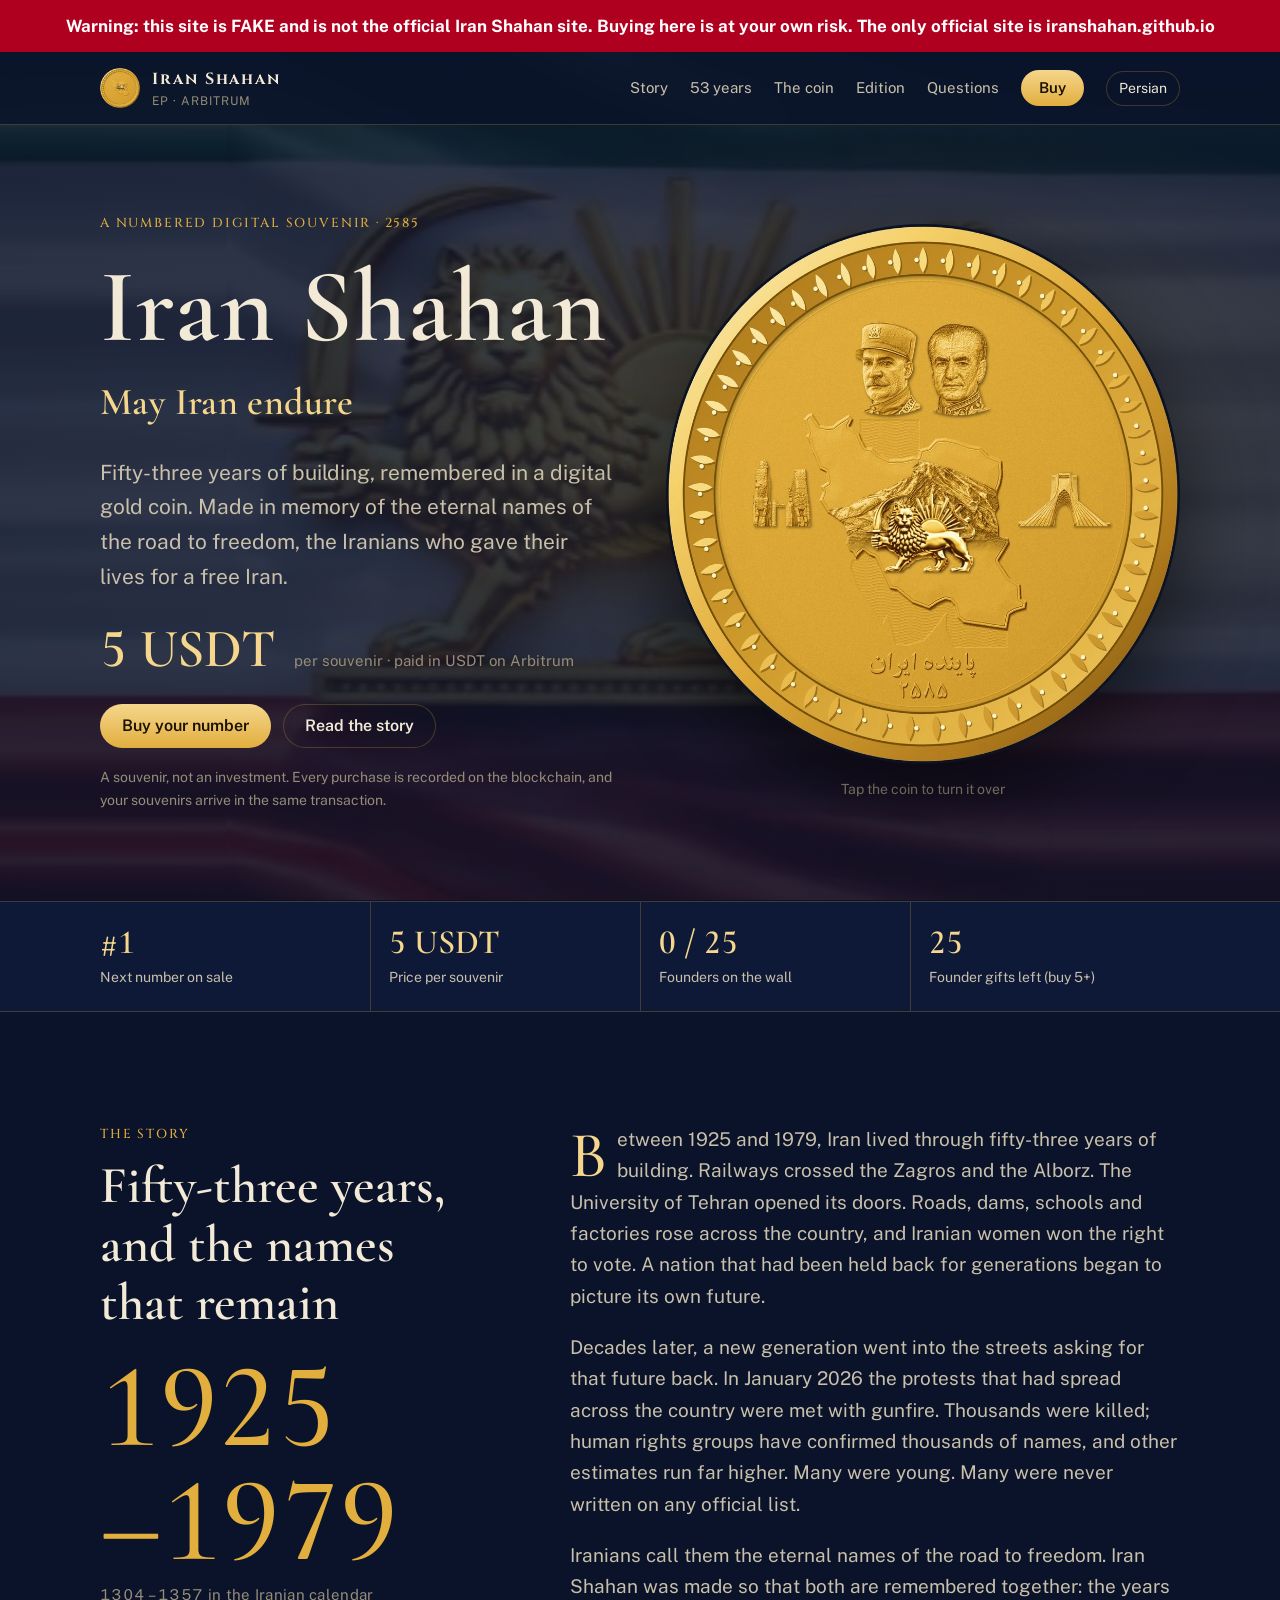
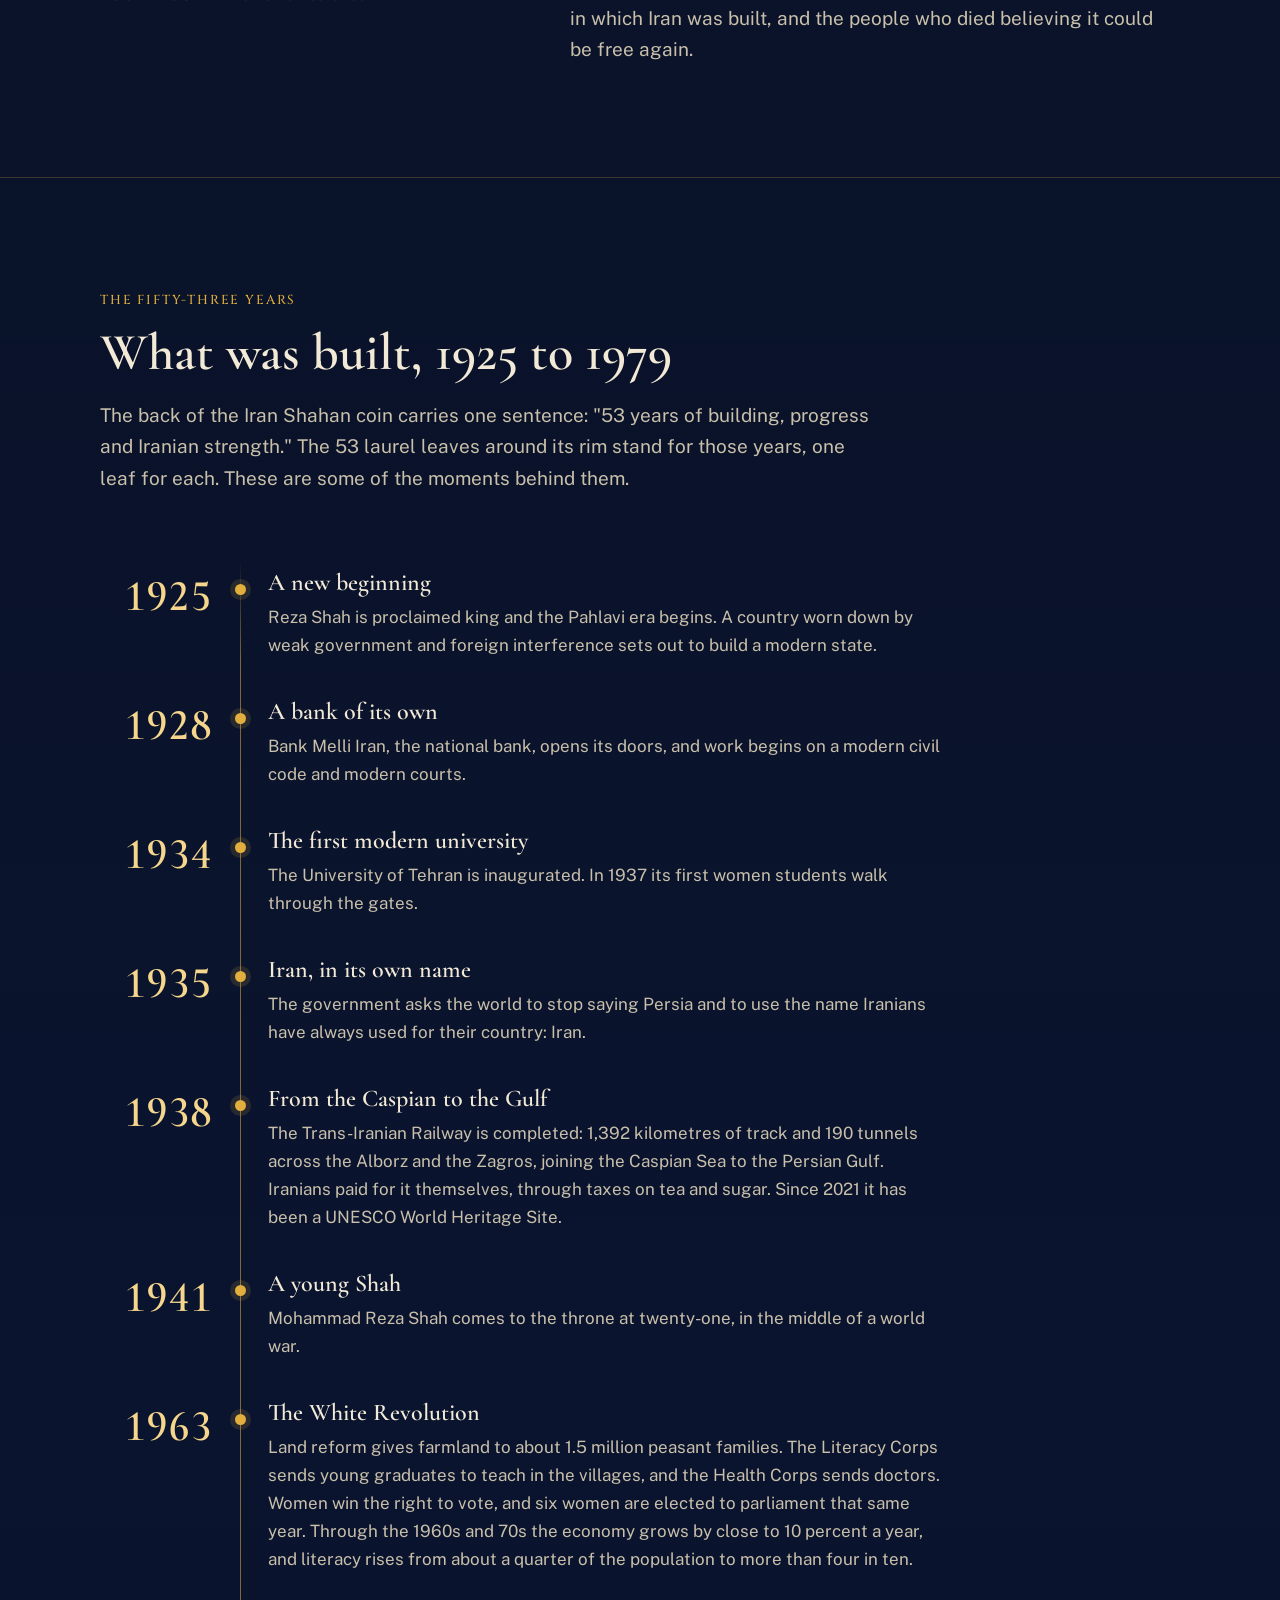
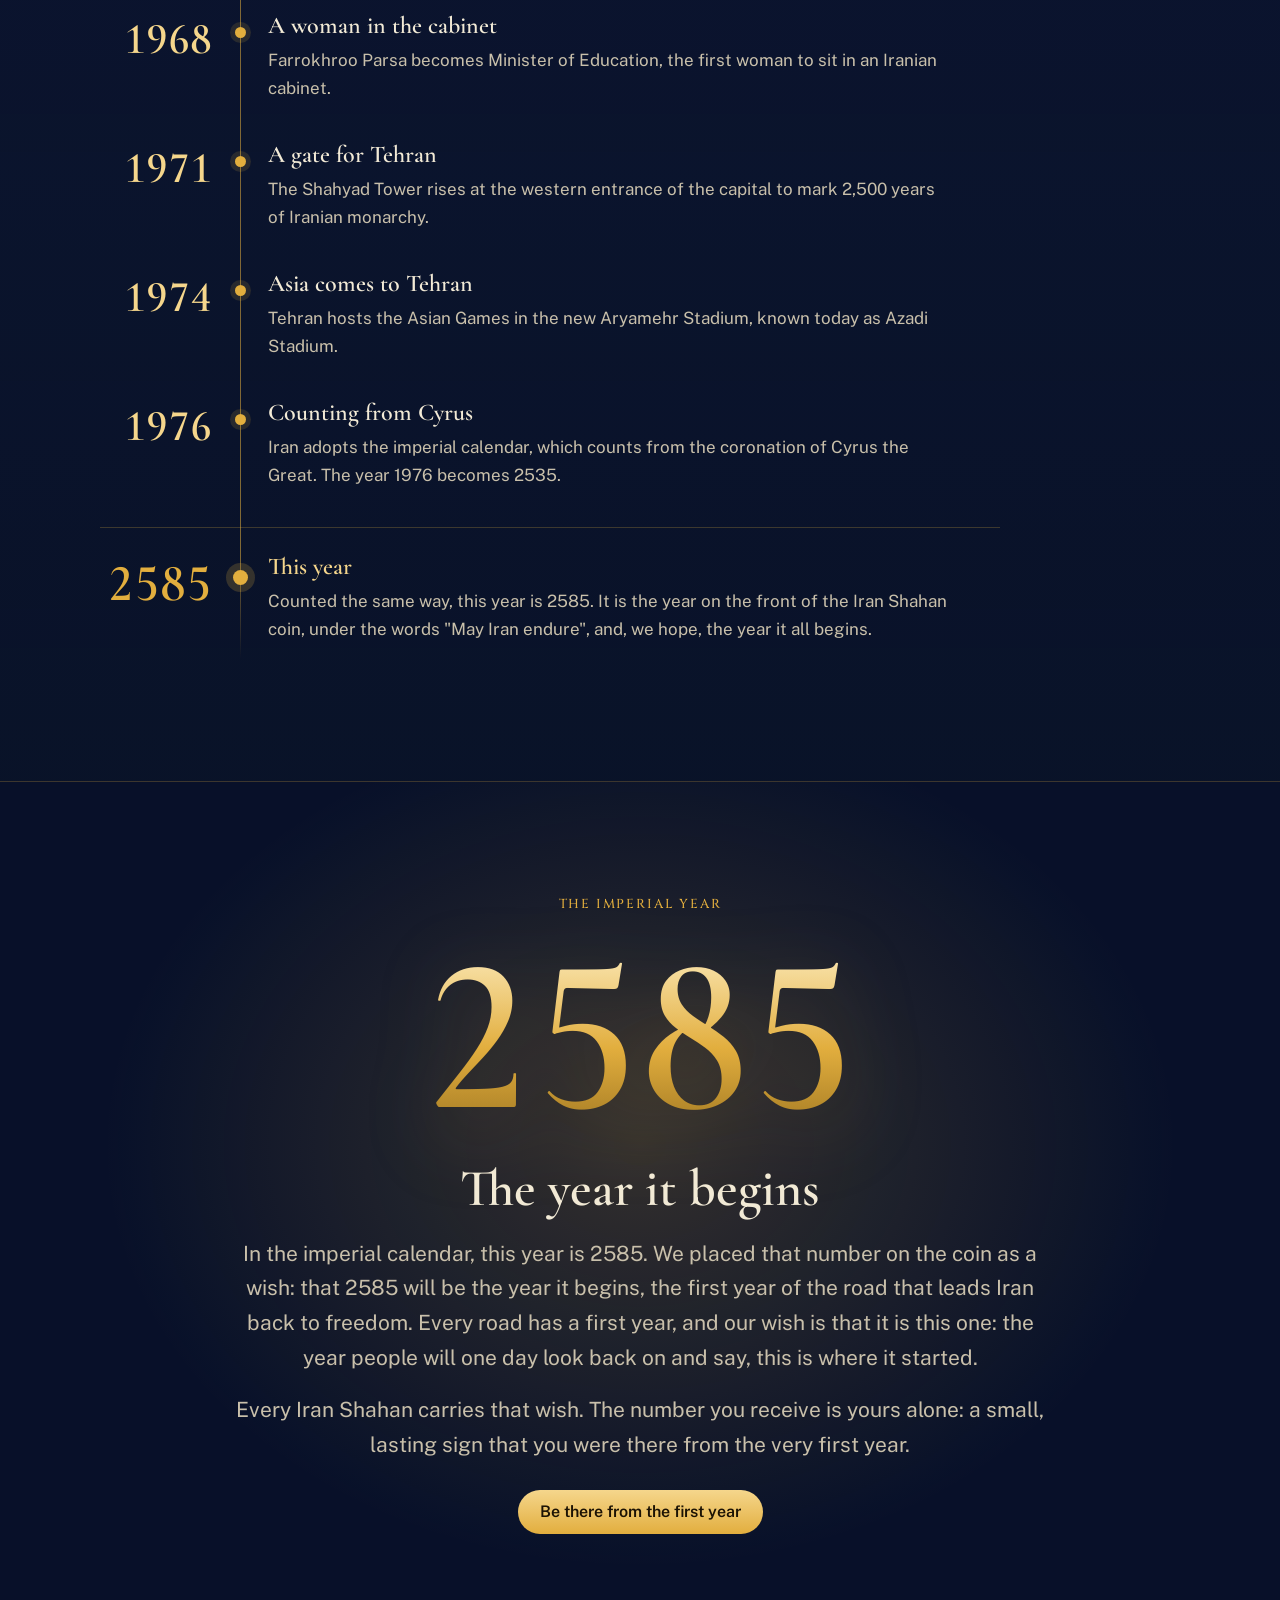
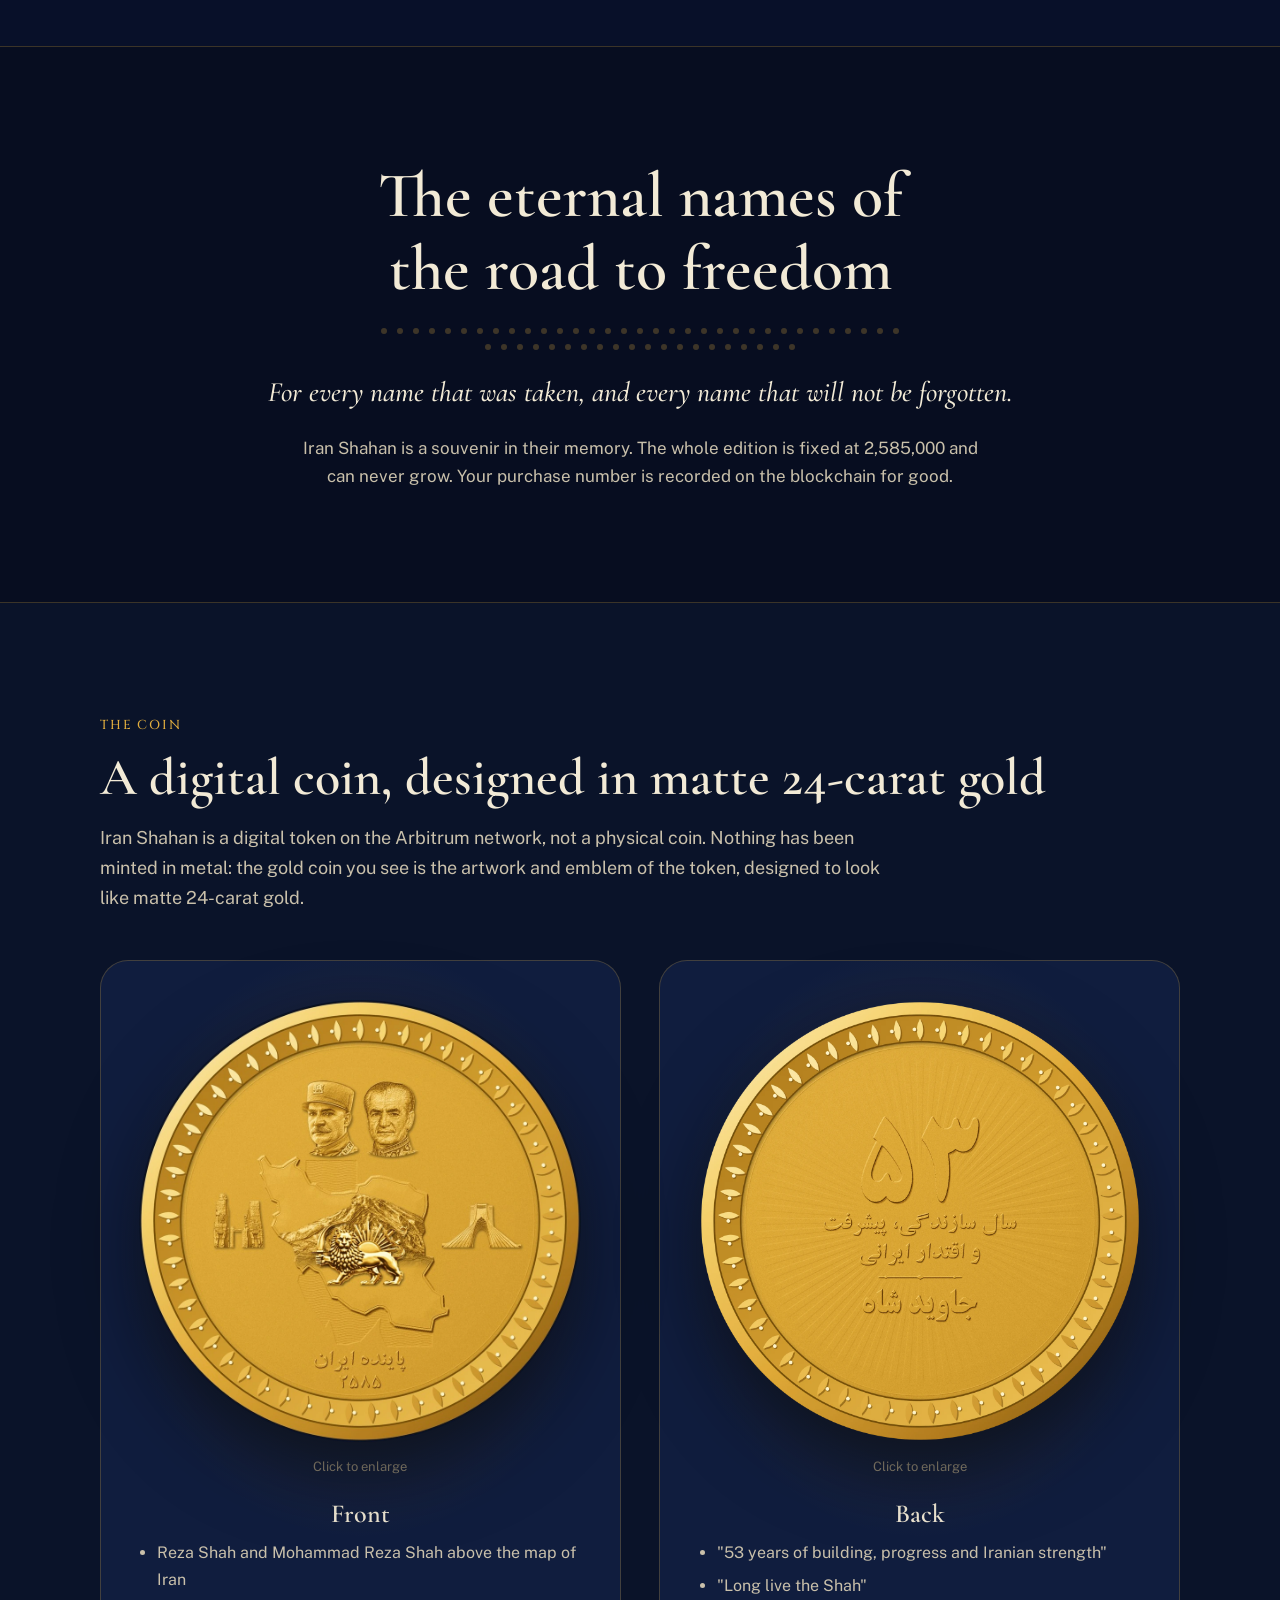
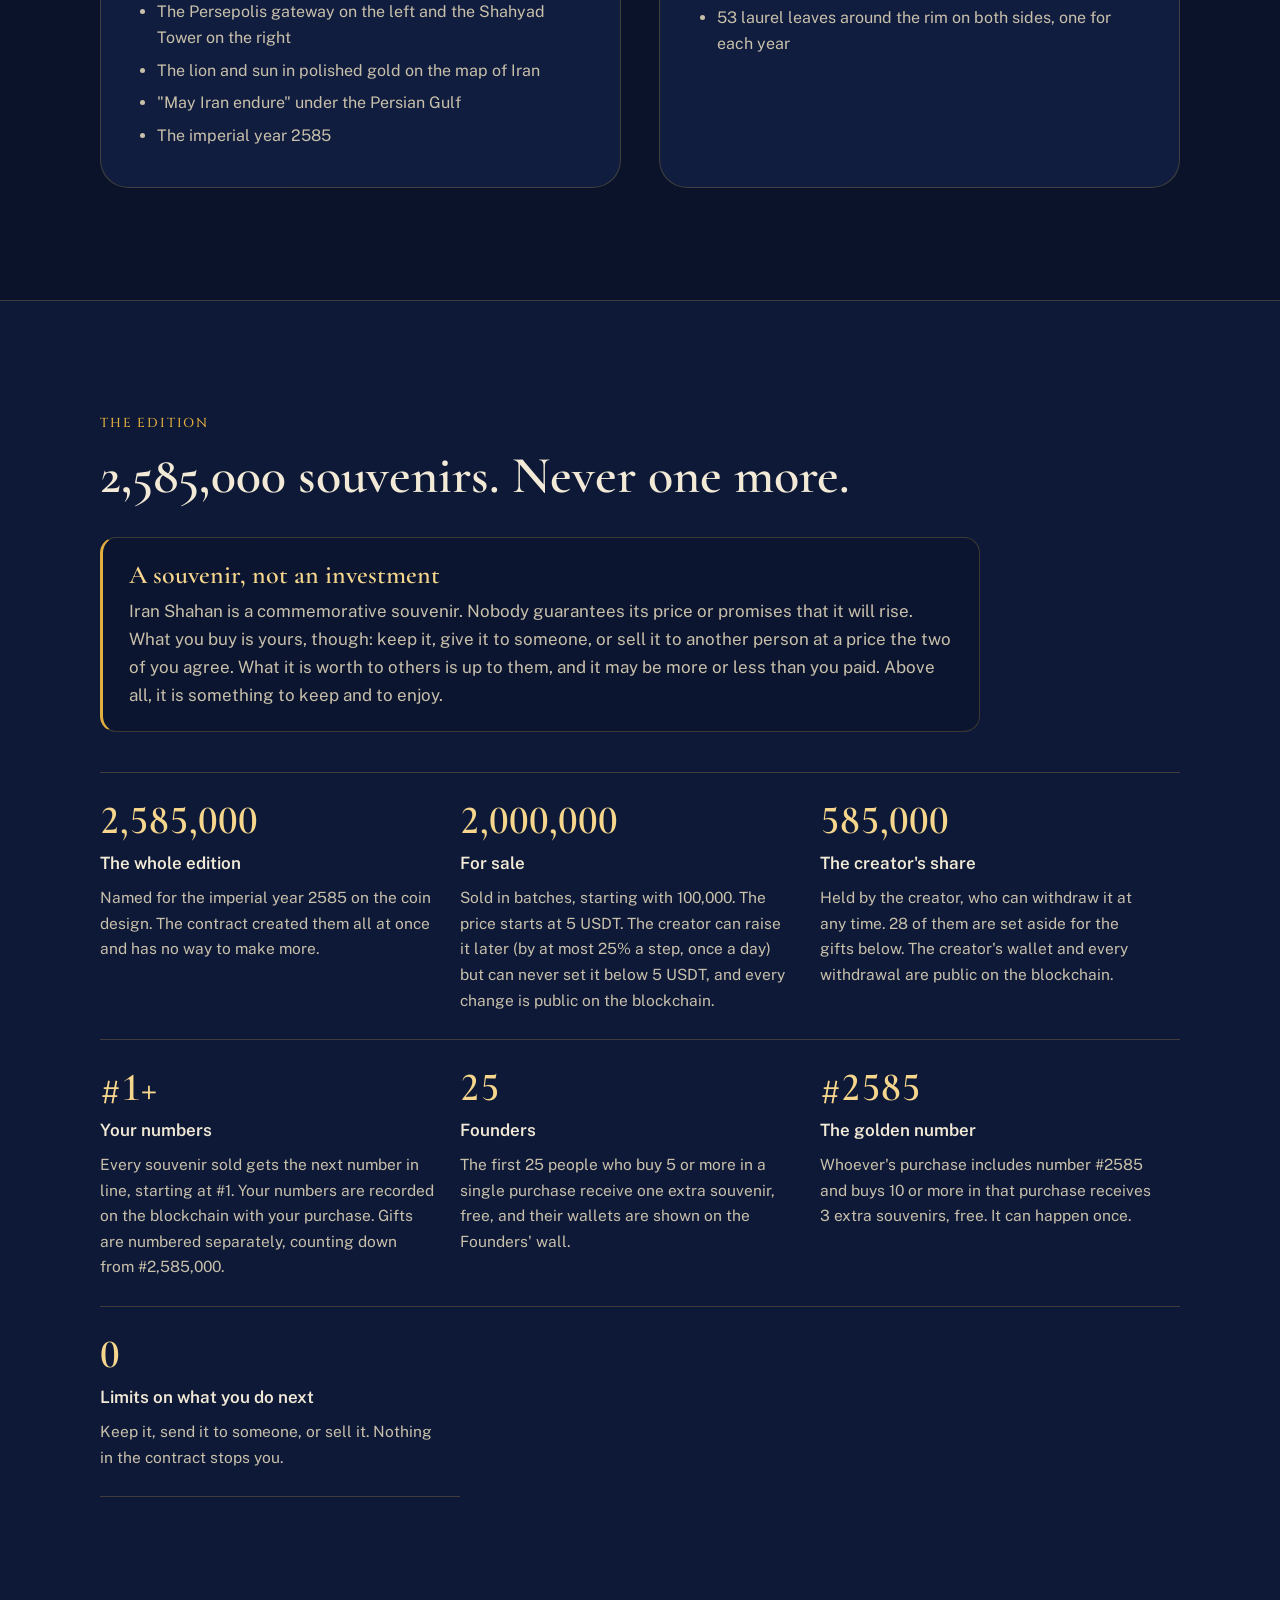
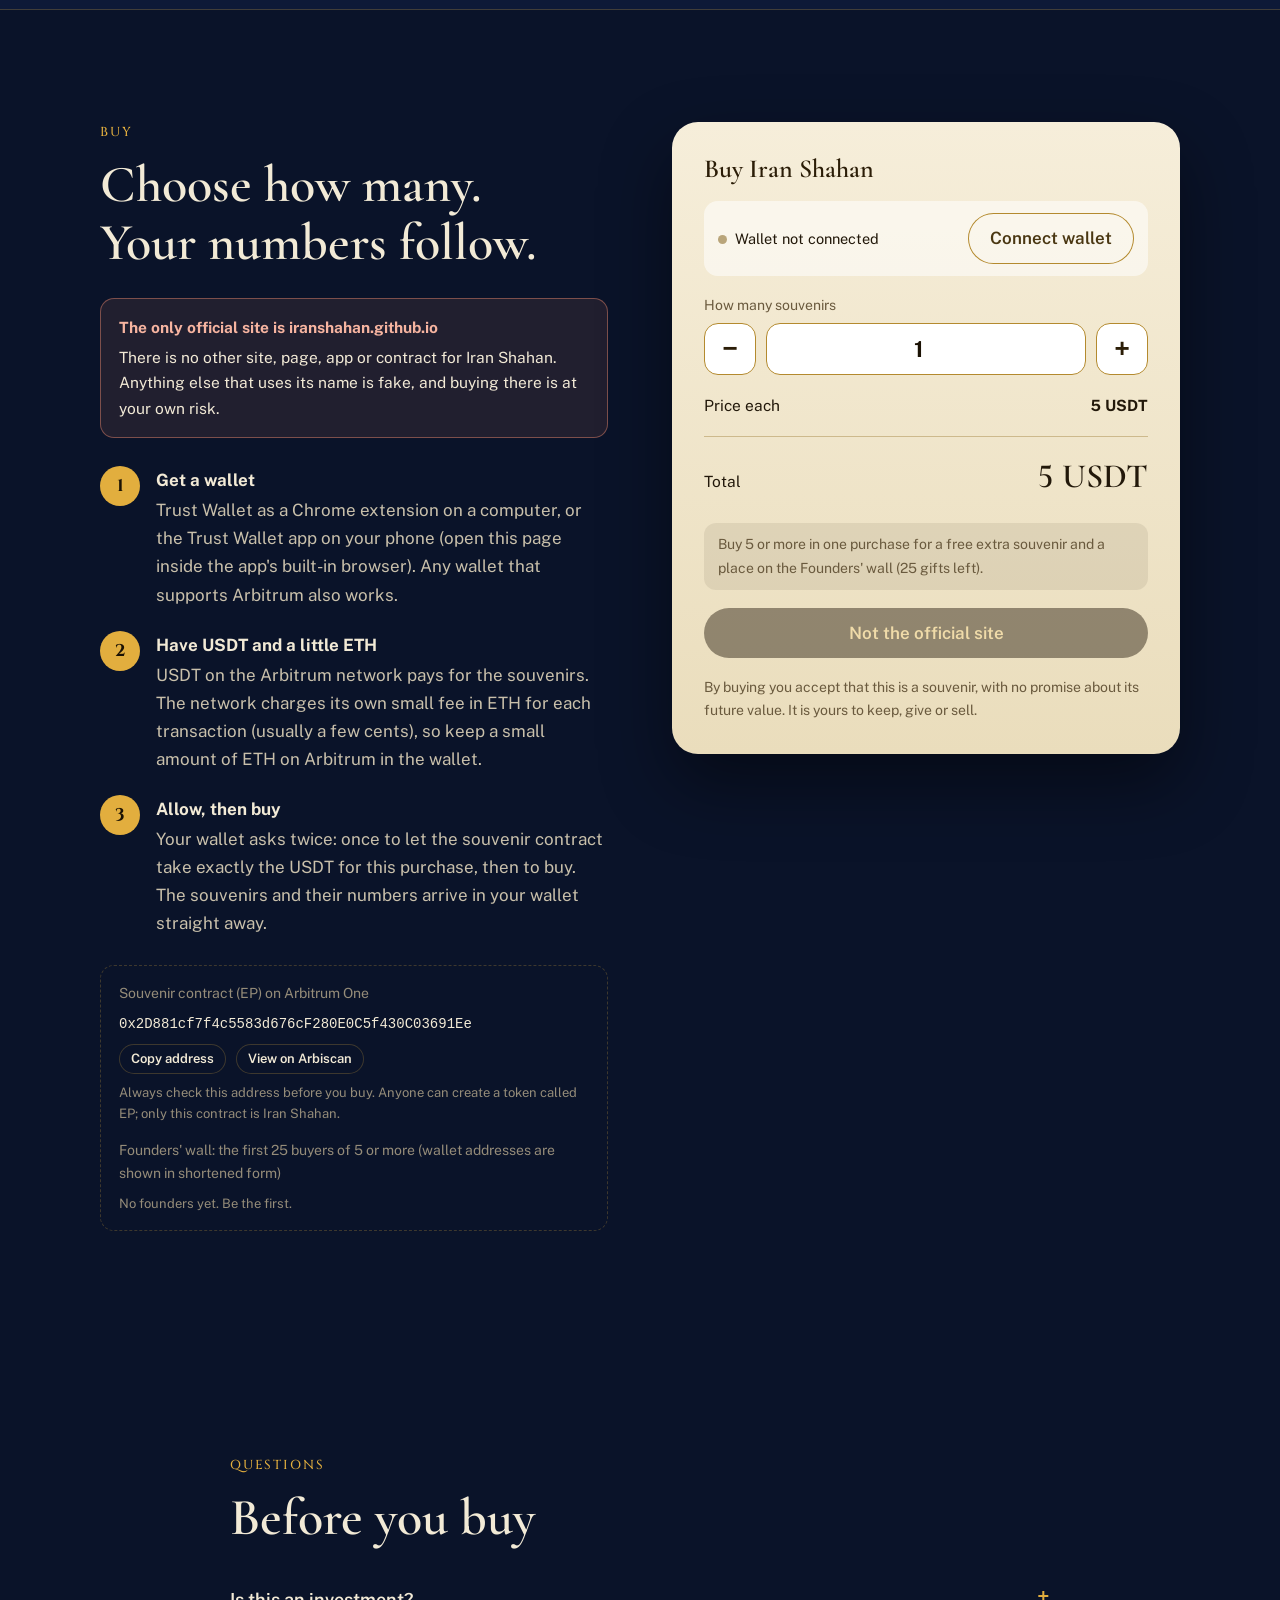
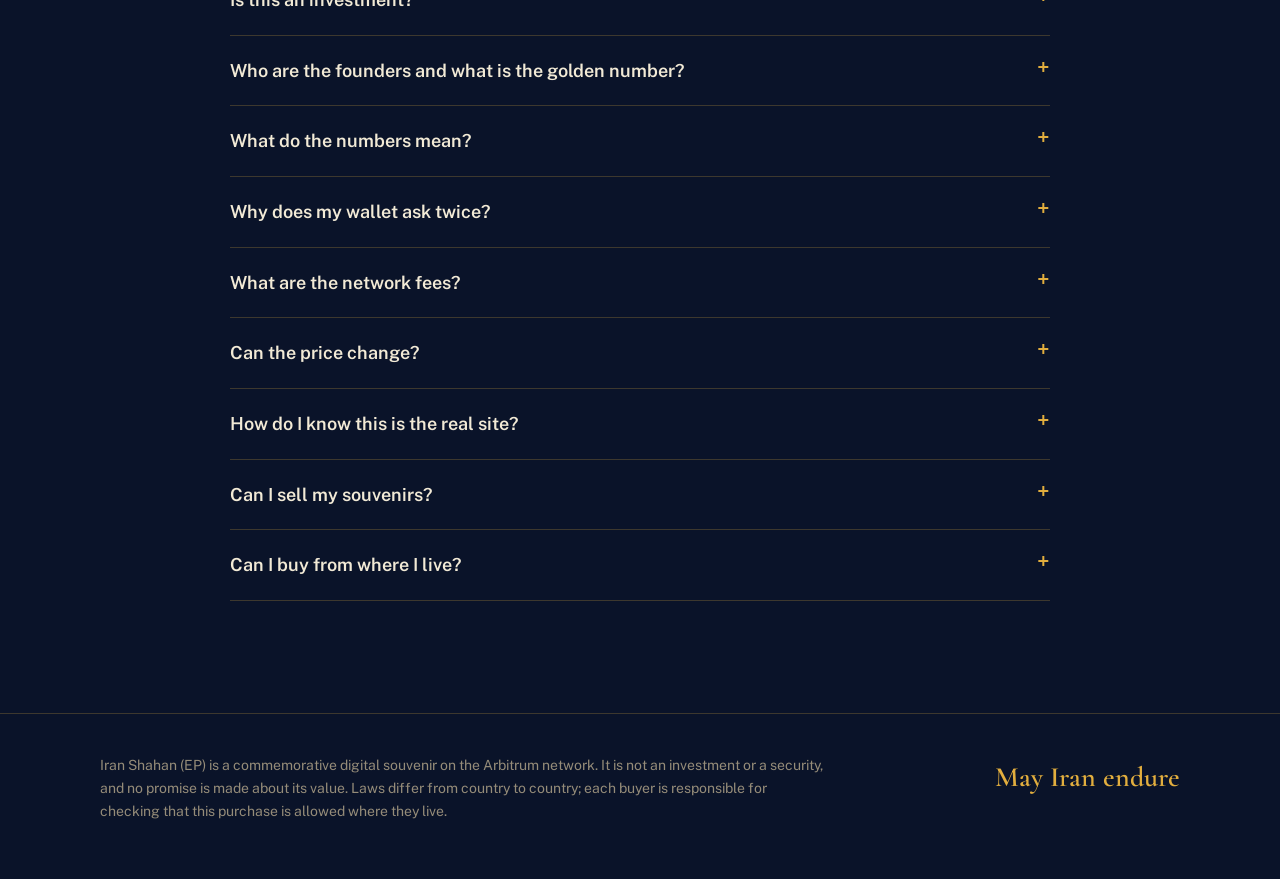
==== index.html @ 449caeb7 "Add files via upload" ====
<!doctype html>
<html lang="en">
<head>
<meta charset="utf-8">
<meta http-equiv="Content-Security-Policy" content="object-src 'none'; base-uri 'self'; form-action 'self'">
<meta name="referrer" content="no-referrer">
<meta name="viewport" content="width=device-width, initial-scale=1, viewport-fit=cover">
<title>Iran Shahan</title>
<meta name="description" content="Iran Shahan (EP): a numbered digital souvenir on Arbitrum. 53 years of building, in memory of the eternal names of the road to freedom.">
<link rel="icon" type="image/png" sizes="64x64" href="logo-64.png">
<link rel="apple-touch-icon" href="logo-180.png">
<meta property="og:title" content="Iran Shahan">
<meta property="og:description" content="A numbered digital souvenir on Arbitrum. 53 years of building, in memory of the eternal names of the road to freedom.">
<meta property="og:image" content="logo-512.png">
<link rel="alternate" hreflang="fa" href="fa.html">
<script>
/* Visitors whose browser prefers Persian go to the Persian page, unless they chose English. */
(function () {
  try {
    if (localStorage.getItem('ep-lang')) return;
    var langs = (navigator.languages || [navigator.language || '']).join(',').toLowerCase();
    if (/(^|,)fa/.test(langs)) location.replace('fa.html' + location.search + location.hash);
  } catch (e) { /* stay on the English page */ }
})();
</script>
<link rel="stylesheet" href="fonts/fonts.css?v=1">
<link rel="stylesheet" href="style.css?v=9">
</head>
<body>

<div class="ribbon" id="ribbon" hidden>Test mode on a test network. Nothing here costs real money.</div>

<header class="top">
  <div class="wrap">
    <a class="brand" href="#top"><img src="logo-64.png" alt=""><div><b>Iran Shahan</b><span>EP · ARBITRUM</span></div></a>
    <nav class="links" aria-label="Sections">
      <a href="#story">Story</a>
      <a href="#era">53 years</a>
      <a href="#coin">The coin</a>
      <a href="#edition">Edition</a>
      <a href="#faq">Questions</a>
      <a class="btn btn-gold mini" href="#buy">Buy</a>
      <a class="lang" href="fa.html" data-lang="fa" lang="fa" dir="rtl">Persian</a>
    </nav>
  </div>
</header>

<main id="top">

<section class="hero" style="padding-top:0">
  <div class="wrap" style="padding-top: clamp(40px, 7vw, 88px)">
    <div>
      <p class="caps">A numbered digital souvenir · 2585</p>
      <h1>Iran Shahan</h1>
      <p class="fa-line" style="font-family:var(--display);font-weight:600;font-size:clamp(26px,3.6vw,38px);letter-spacing:0.01em">May Iran endure</p>
      <p class="lede">Fifty-three years of building, remembered in a digital gold coin. Made in memory of the eternal names of the road to freedom, the Iranians who gave their lives for a free Iran.</p>
      <div class="price-row">
        <span class="big num" id="heroPrice">5 USDT</span>
        <span class="small">per souvenir · paid in USDT on Arbitrum</span>
      </div>
      <div class="ctas">
        <a class="btn btn-gold" href="#buy">Buy your number</a>
        <a class="btn btn-line" href="#story">Read the story</a>
      </div>
      <p class="fine">A souvenir, not an investment. Every purchase is recorded on the blockchain, and your souvenirs arrive in the same transaction.</p>
    </div>
    <div class="coin-col">
      <button class="coin" id="heroCoin" type="button" aria-label="Turn the coin over">
        <span class="coin-inner">
          <img class="front" src="coin-front.webp?v=3" width="1400" height="1400" alt="Front: Reza Shah and Mohammad Reza Shah above the map of Iran, the Persepolis gateway on the left and the Shahyad Tower on the right, the lion and sun in the centre, "May Iran endure" and the year 2585.">
          <img class="back" src="coin-back.webp?v=2" width="1400" height="1400" alt="Back: 53 years of building, progress and Iranian strength. Long live the Shah.">
        </span>
      </button>
      <p class="coin-cap" id="coinCap">Tap the coin to turn it over</p>
    </div>
  </div>
</section>

<div class="stats" aria-label="Live edition figures">
  <div class="wrap">
    <div class="stat"><span class="v num" id="sNext">#1</span><span class="k">Next number on sale</span></div>
    <div class="stat"><span class="v num" id="sPrice">5 USDT</span><span class="k">Price per souvenir</span></div>
    <div class="stat"><span class="v num" id="sFound">0 / 25</span><span class="k">Founders on the wall</span></div>
    <div class="stat"><span class="v num" id="sGifts">25</span><span class="k">Founder gifts left (buy 5+)</span></div>
  </div>
</div>

<section class="story" id="story">
  <div class="wrap">
    <div>
      <p class="caps">The story</p>
      <h2 style="margin-top:12px">Fifty-three years, and the names that remain</h2>
      <p class="years num">1925<br>–1979<small>1304 – 1357 in the Iranian calendar</small></p>
    </div>
    <div class="body">
      <p>Between 1925 and 1979, Iran lived through fifty-three years of building. Railways crossed the Zagros and the Alborz. The University of Tehran opened its doors. Roads, dams, schools and factories rose across the country, and Iranian women won the right to vote. A nation that had been held back for generations began to picture its own future.</p>
      <p>Decades later, a new generation went into the streets asking for that future back. In January 2026 the protests that had spread across the country were met with gunfire. Thousands were killed; human rights groups have confirmed thousands of names, and other estimates run far higher. Many were young. Many were never written on any official list.</p>
      <p>Iranians call them the eternal names of the road to freedom. Iran Shahan was made so that both are remembered together: the years in which Iran was built, and the people who died believing it could be free again.</p>
    </div>
  </div>
</section>

<section class="era" id="era" aria-labelledby="eraTitle">
  <div class="wrap">
    <div class="head">
      <p class="caps">The fifty-three years</p>
      <h2 id="eraTitle" style="margin-top:12px">What was built, 1925 to 1979</h2>
      <p class="intro">The back of the Iran Shahan coin carries one sentence: "53 years of building, progress and Iranian strength." The 53 laurel leaves around its rim stand for those years, one leaf for each. These are some of the moments behind them.</p>
    </div>
    <ol class="timeline">
      <li>
        <span class="yr num">1925</span>
        <div><h3>A new beginning</h3><p>Reza Shah is proclaimed king and the Pahlavi era begins. A country worn down by weak government and foreign interference sets out to build a modern state.</p></div>
      </li>
      <li>
        <span class="yr num">1928</span>
        <div><h3>A bank of its own</h3><p>Bank Melli Iran, the national bank, opens its doors, and work begins on a modern civil code and modern courts.</p></div>
      </li>
      <li>
        <span class="yr num">1934</span>
        <div><h3>The first modern university</h3><p>The University of Tehran is inaugurated. In 1937 its first women students walk through the gates.</p></div>
      </li>
      <li>
        <span class="yr num">1935</span>
        <div><h3>Iran, in its own name</h3><p>The government asks the world to stop saying Persia and to use the name Iranians have always used for their country: Iran.</p></div>
      </li>
      <li>
        <span class="yr num">1938</span>
        <div><h3>From the Caspian to the Gulf</h3><p>The Trans-Iranian Railway is completed: 1,392 kilometres of track and 190 tunnels across the Alborz and the Zagros, joining the Caspian Sea to the Persian Gulf. Iranians paid for it themselves, through taxes on tea and sugar. Since 2021 it has been a UNESCO World Heritage Site.</p></div>
      </li>
      <li>
        <span class="yr num">1941</span>
        <div><h3>A young Shah</h3><p>Mohammad Reza Shah comes to the throne at twenty-one, in the middle of a world war.</p></div>
      </li>
      <li>
        <span class="yr num">1963</span>
        <div><h3>The White Revolution</h3><p>Land reform gives farmland to about 1.5 million peasant families. The Literacy Corps sends young graduates to teach in the villages, and the Health Corps sends doctors. Women win the right to vote, and six women are elected to parliament that same year. Through the 1960s and 70s the economy grows by close to 10 percent a year, and literacy rises from about a quarter of the population to more than four in ten.</p></div>
      </li>
      <li>
        <span class="yr num">1968</span>
        <div><h3>A woman in the cabinet</h3><p>Farrokhroo Parsa becomes Minister of Education, the first woman to sit in an Iranian cabinet.</p></div>
      </li>
      <li>
        <span class="yr num">1971</span>
        <div><h3>A gate for Tehran</h3><p>The Shahyad Tower rises at the western entrance of the capital to mark 2,500 years of Iranian monarchy.</p></div>
      </li>
      <li>
        <span class="yr num">1974</span>
        <div><h3>Asia comes to Tehran</h3><p>Tehran hosts the Asian Games in the new Aryamehr Stadium, known today as Azadi Stadium.</p></div>
      </li>
      <li>
        <span class="yr num">1976</span>
        <div><h3>Counting from Cyrus</h3><p>Iran adopts the imperial calendar, which counts from the coronation of Cyrus the Great. The year 1976 becomes 2535.</p></div>
      </li>
      <li class="key">
        <span class="yr num">2585</span>
        <div><h3>This year</h3><p>Counted the same way, this year is 2585. It is the year on the front of the Iran Shahan coin, under the words "May Iran endure", and, we hope, the year it all begins.</p></div>
      </li>
    </ol>
  </div>
</section>

<section class="wish" id="wish" aria-labelledby="wishTitle">
  <div class="wrap">
    <p class="caps">The imperial year</p>
    <p class="big num" aria-hidden="true">2585</p>
    <h2 id="wishTitle">The year it begins</h2>
    <p class="first">In the imperial calendar, this year is 2585. We placed that number on the coin as a wish: that 2585 will be the year it begins, the first year of the road that leads Iran back to freedom. Every road has a first year, and our wish is that it is this one: the year people will one day look back on and say, this is where it started.</p>
    <p>Every Iran Shahan carries that wish. The number you receive is yours alone: a small, lasting sign that you were there from the very first year.</p>
    <a class="btn btn-gold" href="#buy">Be there from the first year</a>
  </div>
</section>

<section class="memorial" aria-label="In memory of the eternal names of the road to freedom">
  <div class="wrap">
    <p style="font-family:var(--display);font-weight:600;font-size:clamp(36px,6.4vw,64px);line-height:1.15;color:var(--ink);margin:0;text-wrap:balance">The eternal names of the road to freedom</p>
    <div class="candle-row" aria-hidden="true" id="candles"></div>
    <p class="lead">For every name that was taken, and every name that will not be forgotten.</p>
    <p class="note">Iran Shahan is a souvenir in their memory. The whole edition is fixed at 2,585,000 and can never grow. Your purchase number is recorded on the blockchain for good.</p>
  </div>
</section>

<section id="coin">
  <div class="wrap">
    <p class="caps">The coin</p>
    <h2 style="margin-top:12px">A digital coin, designed in matte 24-carat gold</h2>
    <p class="coin-intro">Iran Shahan is a digital token on the Arbitrum network, not a physical coin. Nothing has been minted in metal: the gold coin you see is the artwork and emblem of the token, designed to look like matte 24-carat gold.</p>
    <div class="faces">
      <div class="face">
        <button class="zoom" type="button" data-full="coin-front.webp?v=3" aria-label="Enlarge the front of the coin">
          <img src="coin-front.webp?v=3" width="1400" height="1400" alt="Front of the Iran Shahan coin" loading="lazy">
        </button>
        <p class="hint">Click to enlarge</p>
        <div class="txt">
          <h3>Front</h3>
          <ul>
            <li>Reza Shah and Mohammad Reza Shah above the map of Iran</li>
            <li>The Persepolis gateway on the left and the Shahyad Tower on the right</li>
            <li>The lion and sun in polished gold on the map of Iran</li>
            <li>"May Iran endure" under the Persian Gulf</li>
            <li>The imperial year 2585</li>
          </ul>
        </div>
      </div>
      <div class="face">
        <button class="zoom" type="button" data-full="coin-back.webp?v=2" aria-label="Enlarge the back of the coin">
          <img src="coin-back.webp?v=2" width="1400" height="1400" alt="Back of the Iran Shahan coin" loading="lazy">
        </button>
        <p class="hint">Click to enlarge</p>
        <div class="txt">
          <h3>Back</h3>
          <ul>
            <li>"53 years of building, progress and Iranian strength"</li>
            <li>"Long live the Shah"</li>
            <li>53 laurel leaves around the rim on both sides, one for each year</li>
          </ul>
        </div>
      </div>
    </div>
  </div>
</section>

<section class="terms" id="edition">
  <div class="wrap">
    <p class="caps">The edition</p>
    <h2 style="margin-top:12px">2,585,000 souvenirs. Never one more.</h2>
    <div class="souvenir-note">
      <h3>A souvenir, not an investment</h3>
      <p>Iran Shahan is a commemorative souvenir. Nobody guarantees its price or promises that it will rise. What you buy is yours, though: keep it, give it to someone, or sell it to another person at a price the two of you agree. What it is worth to others is up to them, and it may be more or less than you paid. Above all, it is something to keep and to enjoy.</p>
    </div>
    <div class="terms-grid">
      <div class="term"><span class="v num">2,585,000</span><span class="k">The whole edition</span><p>Named for the imperial year 2585 on the coin design. The contract created them all at once and has no way to make more.</p></div>
      <div class="term"><span class="v num">2,000,000</span><span class="k">For sale</span><p>Sold in batches, starting with 100,000. The price starts at 5 USDT. The creator can raise it later (by at most 25% a step, once a day) but can never set it below 5 USDT, and every change is public on the blockchain.</p></div>
      <div class="term"><span class="v num">585,000</span><span class="k">The creator's share</span><p>Held by the creator, who can withdraw it at any time. 28 of them are set aside for the gifts below. The creator's wallet and every withdrawal are public on the blockchain.</p></div>
      <div class="term"><span class="v num">#1+</span><span class="k">Your numbers</span><p>Every souvenir sold gets the next number in line, starting at #1. Your numbers are recorded on the blockchain with your purchase. Gifts are numbered separately, counting down from #2,585,000.</p></div>
      <div class="term"><span class="v num">25</span><span class="k">Founders</span><p>The first 25 people who buy 5 or more in a single purchase receive one extra souvenir, free, and their wallets are shown on the Founders' wall.</p></div>
      <div class="term"><span class="v num">#2585</span><span class="k">The golden number</span><p>Whoever's purchase includes number #2585 and buys 10 or more in that purchase receives 3 extra souvenirs, free. It can happen once.</p></div>
      <div class="term"><span class="v num">0</span><span class="k">Limits on what you do next</span><p>Keep it, send it to someone, or sell it. Nothing in the contract stops you.</p></div>
    </div>
  </div>
</section>

<section class="buy" id="buy">
  <div class="wrap">
    <div>
      <p class="caps">Buy</p>
      <h2 style="margin-top:12px">Choose how many. Your numbers follow.</h2>
      <div class="iran-warn" role="note"><b>The only official site is iranshahan.github.io</b>There is no other site, page, app or contract for Iran Shahan. Anything else that uses its name is fake, and buying there is at your own risk.</div>
      <ol class="steps">
        <li><span class="n">1</span><div><b>Get a wallet</b>Trust Wallet as a Chrome extension on a computer, or the Trust Wallet app on your phone (open this page inside the app's built-in browser). Any wallet that supports Arbitrum also works.</div></li>
        <li><span class="n">2</span><div><b>Have USDT and a little ETH</b>USDT on the Arbitrum network pays for the souvenirs. The network charges its own small fee in ETH for each transaction (usually a few cents), so keep a small amount of ETH on Arbitrum in the wallet.</div></li>
        <li><span class="n">3</span><div><b>Allow, then buy</b>Your wallet asks twice: once to let the souvenir contract take exactly the USDT for this purchase, then to buy. The souvenirs and their numbers arrive in your wallet straight away.</div></li>
      </ol>
      <div class="addr-box">
        <span class="muted" style="color:var(--ink-3);font-size:14px">Souvenir contract (EP) on <span id="netName">Arbitrum</span></span>
        <code id="tokenAddr">Published at launch</code>
        <div class="row">
          <button class="btn btn-line mini" type="button" id="copyAddr">Copy address</button>
          <a class="btn btn-line mini" id="scanLink" href="#" target="_blank" rel="noopener" hidden>View on Arbiscan</a>
        </div>
        <span style="color:var(--ink-3);font-size:13px">Always check this address before you buy. Anyone can create a token called EP; only this contract is Iran Shahan.</span>
        <span class="muted" style="color:var(--ink-3);font-size:14px;margin-top:6px">Founders' wall: the first 25 buyers of 5 or more (wallet addresses are shown in shortened form)</span>
        <div id="foundersWall" style="display:flex;flex-direction:column;gap:6px"><span style="color:var(--ink-3);font-size:13px">No founders yet. Be the first.</span></div>
      </div>
    </div>

    <div class="desk" aria-live="polite">
      <h3>Buy Iran Shahan</h3>
      <div class="wallet-line" id="walletLine"><span><span class="dot"></span><span id="walletText">Wallet not connected</span></span><button class="btn btn-soft mini" type="button" id="connectBtn" style="width:auto">Connect wallet</button></div>
      <div class="bal" id="balances" hidden>
        <div><small>USDT</small><b class="num" id="bUsd">–</b></div>
        <div><small>ETH</small><b class="num" id="bEth">–</b></div>
        <div><small>Your EP</small><b class="num" id="bEp">–</b></div>
      </div>
      <div>
        <label for="qty" class="muted" style="display:block;margin-bottom:6px">How many souvenirs</label>
        <div class="qty">
          <button type="button" id="dec" aria-label="One fewer">−</button>
          <input id="qty" type="number" inputmode="numeric" min="1" step="1" value="1">
          <button type="button" id="inc" aria-label="One more">+</button>
        </div>
      </div>
      <div class="line"><span>Price each</span><b class="num" id="dPrice">5 USDT</b></div>
      <div class="line total"><span>Total</span><b class="num" id="dTotal">5 USDT</b></div>
      <div class="gift-hint" id="giftHint">Buying 5 or more: you get one extra souvenir free while gifts last.</div>
      <div class="progress" id="progress" hidden><span id="pg1">1 · Allow USDT</span><span id="pg2">2 · Buy</span></div>
      <button class="btn btn-dark" type="button" id="buyBtn" disabled>Connect your wallet to buy</button>
      <button class="btn btn-soft" type="button" id="faucetBtn" hidden>Get 100 test dollars (testnet only)</button>
      <div class="status" id="status" role="status"></div>
      <div class="result" id="result"><p class="muted" style="color:var(--ink-3)">Your souvenirs</p><p class="nums num" id="resultNums"></p><p id="resultGift" style="margin-top:6px"></p></div>
      <p class="muted">By buying you accept that this is a souvenir, with no promise about its future value. It is yours to keep, give or sell.</p>
    </div>
  </div>
</section>

<section class="faq" id="faq">
  <div class="wrap">
    <p class="caps">Questions</p>
    <h2 style="margin:12px 0 18px">Before you buy</h2>
    <details><summary>Is this an investment?</summary><p>No. Iran Shahan is a commemorative souvenir. Nobody promises anything about its future price, and you should only buy it because you want to keep it.</p></details>
    <details><summary>Who are the founders and what is the golden number?</summary><p>The first 25 people who buy 5 or more in one purchase get one extra souvenir and a place on the Founders' wall. Number #2585 is the golden number: the purchase that includes it, if it buys 10 or more, receives 3 extra souvenirs. Both are paid from the creator's share and are recorded on the blockchain.</p></details>
    <details><summary>What do the numbers mean?</summary><p>Each souvenir sold takes the next number in line, starting at #1. Gift souvenirs are numbered separately, counting down from #2,585,000. Your numbers are written into the blockchain record of your purchase. EP is a regular token on Arbitrum, so the number belongs to the purchase record, not to a particular unit in your wallet.</p></details>
    <details><summary>Why does my wallet ask twice?</summary><p>The first request lets the souvenir contract take exactly the USDT for this purchase. The second is the purchase. If you buy again later for the same total or less, you may only see the second request.</p></details>
    <details><summary>What are the network fees?</summary><p>Arbitrum charges a small fee in ETH for every transaction. It goes to the network, not to the creator. It is usually a few cents and can rise when the network is busy. One purchase costs about the same fee whether you buy 1 souvenir or 50. The wallet shows the fee before you confirm.</p></details>
    <details><summary>Can the price change?</summary><p>The creator can raise the price (at most 25% a step, once a day) but never set it below 5 USDT. If the price changes between opening this page and confirming in your wallet, the purchase stops and nothing is charged.</p></details>
    <details><summary>How do I know this is the real site?</summary><p>The only official site is iranshahan.github.io, and the only official contract is the one shown on this page. There is no other site, app, group or seller for Iran Shahan. Anything else is fake, and buying there is at your own risk.</p></details>
    <details><summary>Can I sell my souvenirs?</summary><p>Yes. EP is an ordinary Arbitrum token: the contract puts no limits on it and takes nothing from later sales. You can send it to anyone, or sell it directly to another person at whatever price you agree between you. There is no official marketplace and no promise that someone will want to buy, so only buy what you would be happy to keep.</p></details>
    <details><summary>Can I buy from where I live?</summary><p>Rules on digital tokens and on payments differ from country to country. Please check what applies where you live before you buy. If you are not sure, it is better not to buy. The decision, and the responsibility for it, are yours.</p></details>
  </div>
</section>

</main>

<footer>
  <div class="wrap">
    <p>Iran Shahan (EP) is a commemorative digital souvenir on the Arbitrum network. It is not an investment or a security, and no promise is made about its value. Laws differ from country to country; each buyer is responsible for checking that this purchase is allowed where they live.</p>
    <p style="font-family:var(--display);font-weight:600;font-size:28px;color:var(--gold)">May Iran endure</p>
  </div>
</footer>

<div class="lightbox" id="lightbox" hidden role="dialog" aria-modal="true" aria-label="The coin, enlarged">
  <button class="close" id="lightboxClose" type="button" aria-label="Close">×</button>
  <img id="lightboxImg" src="" alt="">
</div>

<script src="ethers.umd.min.js?v=6.13.4"></script>
<script src="app.js?v=10"></script>
</body>
</html>
---- fonts/fonts.css ----
/* latin */
@font-face {
  font-family: 'Cinzel';
  font-style: normal;
  font-weight: 500;
  font-display: swap;
  src: url(Cinzel-500-normal-latin.woff2) format('woff2');
  unicode-range: U+0000-00FF, U+0131, U+0152-0153, U+02BB-02BC, U+02C6, U+02DA, U+02DC, U+0304, U+0308, U+0329, U+2000-206F, U+20AC, U+2122, U+2191, U+2193, U+2212, U+2215, U+FEFF, U+FFFD;
}
/* latin */
@font-face {
  font-family: 'Cinzel';
  font-style: normal;
  font-weight: 700;
  font-display: swap;
  src: url(Cinzel-500-normal-latin.woff2) format('woff2');
  unicode-range: U+0000-00FF, U+0131, U+0152-0153, U+02BB-02BC, U+02C6, U+02DA, U+02DC, U+0304, U+0308, U+0329, U+2000-206F, U+20AC, U+2122, U+2191, U+2193, U+2212, U+2215, U+FEFF, U+FFFD;
}
/* latin */
@font-face {
  font-family: 'Cormorant Garamond';
  font-style: italic;
  font-weight: 500;
  font-display: swap;
  src: url(CormorantGaramond-500-italic-latin.woff2) format('woff2');
  unicode-range: U+0000-00FF, U+0131, U+0152-0153, U+02BB-02BC, U+02C6, U+02DA, U+02DC, U+0304, U+0308, U+0329, U+2000-206F, U+20AC, U+2122, U+2191, U+2193, U+2212, U+2215, U+FEFF, U+FFFD;
}
/* latin */
@font-face {
  font-family: 'Cormorant Garamond';
  font-style: normal;
  font-weight: 500;
  font-display: swap;
  src: url(CormorantGaramond-500-normal-latin.woff2) format('woff2');
  unicode-range: U+0000-00FF, U+0131, U+0152-0153, U+02BB-02BC, U+02C6, U+02DA, U+02DC, U+0304, U+0308, U+0329, U+2000-206F, U+20AC, U+2122, U+2191, U+2193, U+2212, U+2215, U+FEFF, U+FFFD;
}
/* latin */
@font-face {
  font-family: 'Cormorant Garamond';
  font-style: normal;
  font-weight: 600;
  font-display: swap;
  src: url(CormorantGaramond-500-normal-latin.woff2) format('woff2');
  unicode-range: U+0000-00FF, U+0131, U+0152-0153, U+02BB-02BC, U+02C6, U+02DA, U+02DC, U+0304, U+0308, U+0329, U+2000-206F, U+20AC, U+2122, U+2191, U+2193, U+2212, U+2215, U+FEFF, U+FFFD;
}
/* arabic */
@font-face {
  font-family: 'Markazi Text';
  font-style: normal;
  font-weight: 500;
  font-display: swap;
  src: url(MarkaziText-500-normal-arabic.woff2) format('woff2');
  unicode-range: U+0600-06FF, U+0750-077F, U+0870-0891, U+0897-08E1, U+08E3-08FF, U+200C-200E, U+2010-2011, U+204F, U+2E41, U+FB50-FDFF, U+FE70-FE74, U+FE76-FEFC, U+102E0-102FB, U+10E60-10E7E, U+10EC2-10EC7, U+10EC9-10EEE, U+10EF0-10EFF, U+1EE00-1EE03, U+1EE05-1EE1F, U+1EE21-1EE22, U+1EE24, U+1EE27, U+1EE29-1EE32, U+1EE34-1EE37, U+1EE39, U+1EE3B, U+1EE42, U+1EE47, U+1EE49, U+1EE4B, U+1EE4D-1EE4F, U+1EE51-1EE52, U+1EE54, U+1EE57, U+1EE59, U+1EE5B, U+1EE5D, U+1EE5F, U+1EE61-1EE62, U+1EE64, U+1EE67-1EE6A, U+1EE6C-1EE72, U+1EE74-1EE77, U+1EE79-1EE7C, U+1EE7E, U+1EE80-1EE89, U+1EE8B-1EE9B, U+1EEA1-1EEA3, U+1EEA5-1EEA9, U+1EEAB-1EEBB, U+1EEF0-1EEF1;
}
/* latin */
@font-face {
  font-family: 'Markazi Text';
  font-style: normal;
  font-weight: 500;
  font-display: swap;
  src: url(MarkaziText-500-normal-latin.woff2) format('woff2');
  unicode-range: U+0000-00FF, U+0131, U+0152-0153, U+02BB-02BC, U+02C6, U+02DA, U+02DC, U+0304, U+0308, U+0329, U+2000-206F, U+20AC, U+2122, U+2191, U+2193, U+2212, U+2215, U+FEFF, U+FFFD;
}
/* arabic */
@font-face {
  font-family: 'Markazi Text';
  font-style: normal;
  font-weight: 600;
  font-display: swap;
  src: url(MarkaziText-500-normal-arabic.woff2) format('woff2');
  unicode-range: U+0600-06FF, U+0750-077F, U+0870-0891, U+0897-08E1, U+08E3-08FF, U+200C-200E, U+2010-2011, U+204F, U+2E41, U+FB50-FDFF, U+FE70-FE74, U+FE76-FEFC, U+102E0-102FB, U+10E60-10E7E, U+10EC2-10EC7, U+10EC9-10EEE, U+10EF0-10EFF, U+1EE00-1EE03, U+1EE05-1EE1F, U+1EE21-1EE22, U+1EE24, U+1EE27, U+1EE29-1EE32, U+1EE34-1EE37, U+1EE39, U+1EE3B, U+1EE42, U+1EE47, U+1EE49, U+1EE4B, U+1EE4D-1EE4F, U+1EE51-1EE52, U+1EE54, U+1EE57, U+1EE59, U+1EE5B, U+1EE5D, U+1EE5F, U+1EE61-1EE62, U+1EE64, U+1EE67-1EE6A, U+1EE6C-1EE72, U+1EE74-1EE77, U+1EE79-1EE7C, U+1EE7E, U+1EE80-1EE89, U+1EE8B-1EE9B, U+1EEA1-1EEA3, U+1EEA5-1EEA9, U+1EEAB-1EEBB, U+1EEF0-1EEF1;
}
/* latin */
@font-face {
  font-family: 'Markazi Text';
  font-style: normal;
  font-weight: 600;
  font-display: swap;
  src: url(MarkaziText-500-normal-latin.woff2) format('woff2');
  unicode-range: U+0000-00FF, U+0131, U+0152-0153, U+02BB-02BC, U+02C6, U+02DA, U+02DC, U+0304, U+0308, U+0329, U+2000-206F, U+20AC, U+2122, U+2191, U+2193, U+2212, U+2215, U+FEFF, U+FFFD;
}
/* arabic */
@font-face {
  font-family: 'Markazi Text';
  font-style: normal;
  font-weight: 700;
  font-display: swap;
  src: url(MarkaziText-500-normal-arabic.woff2) format('woff2');
  unicode-range: U+0600-06FF, U+0750-077F, U+0870-0891, U+0897-08E1, U+08E3-08FF, U+200C-200E, U+2010-2011, U+204F, U+2E41, U+FB50-FDFF, U+FE70-FE74, U+FE76-FEFC, U+102E0-102FB, U+10E60-10E7E, U+10EC2-10EC7, U+10EC9-10EEE, U+10EF0-10EFF, U+1EE00-1EE03, U+1EE05-1EE1F, U+1EE21-1EE22, U+1EE24, U+1EE27, U+1EE29-1EE32, U+1EE34-1EE37, U+1EE39, U+1EE3B, U+1EE42, U+1EE47, U+1EE49, U+1EE4B, U+1EE4D-1EE4F, U+1EE51-1EE52, U+1EE54, U+1EE57, U+1EE59, U+1EE5B, U+1EE5D, U+1EE5F, U+1EE61-1EE62, U+1EE64, U+1EE67-1EE6A, U+1EE6C-1EE72, U+1EE74-1EE77, U+1EE79-1EE7C, U+1EE7E, U+1EE80-1EE89, U+1EE8B-1EE9B, U+1EEA1-1EEA3, U+1EEA5-1EEA9, U+1EEAB-1EEBB, U+1EEF0-1EEF1;
}
/* latin */
@font-face {
  font-family: 'Markazi Text';
  font-style: normal;
  font-weight: 700;
  font-display: swap;
  src: url(MarkaziText-500-normal-latin.woff2) format('woff2');
  unicode-range: U+0000-00FF, U+0131, U+0152-0153, U+02BB-02BC, U+02C6, U+02DA, U+02DC, U+0304, U+0308, U+0329, U+2000-206F, U+20AC, U+2122, U+2191, U+2193, U+2212, U+2215, U+FEFF, U+FFFD;
}
/* latin */
@font-face {
  font-family: 'Public Sans';
  font-style: normal;
  font-weight: 400;
  font-display: swap;
  src: url(PublicSans-400-normal-latin.woff2) format('woff2');
  unicode-range: U+0000-00FF, U+0131, U+0152-0153, U+02BB-02BC, U+02C6, U+02DA, U+02DC, U+0304, U+0308, U+0329, U+2000-206F, U+20AC, U+2122, U+2191, U+2193, U+2212, U+2215, U+FEFF, U+FFFD;
}
/* latin */
@font-face {
  font-family: 'Public Sans';
  font-style: normal;
  font-weight: 500;
  font-display: swap;
  src: url(PublicSans-400-normal-latin.woff2) format('woff2');
  unicode-range: U+0000-00FF, U+0131, U+0152-0153, U+02BB-02BC, U+02C6, U+02DA, U+02DC, U+0304, U+0308, U+0329, U+2000-206F, U+20AC, U+2122, U+2191, U+2193, U+2212, U+2215, U+FEFF, U+FFFD;
}
/* latin */
@font-face {
  font-family: 'Public Sans';
  font-style: normal;
  font-weight: 600;
  font-display: swap;
  src: url(PublicSans-400-normal-latin.woff2) format('woff2');
  unicode-range: U+0000-00FF, U+0131, U+0152-0153, U+02BB-02BC, U+02C6, U+02DA, U+02DC, U+0304, U+0308, U+0329, U+2000-206F, U+20AC, U+2122, U+2191, U+2193, U+2212, U+2215, U+FEFF, U+FFFD;
}
/* latin */
@font-face {
  font-family: 'Public Sans';
  font-style: normal;
  font-weight: 700;
  font-display: swap;
  src: url(PublicSans-400-normal-latin.woff2) format('woff2');
  unicode-range: U+0000-00FF, U+0131, U+0152-0153, U+02BB-02BC, U+02C6, U+02DA, U+02DC, U+0304, U+0308, U+0329, U+2000-206F, U+20AC, U+2122, U+2191, U+2193, U+2212, U+2215, U+FEFF, U+FFFD;
}
/* arabic */
@font-face {
  font-family: 'Vazirmatn';
  font-style: normal;
  font-weight: 400;
  font-display: swap;
  src: url(Vazirmatn-400-normal-arabic.woff2) format('woff2');
  unicode-range: U+0600-06FF, U+0750-077F, U+0870-0891, U+0897-08E1, U+08E3-08FF, U+200C-200E, U+2010-2011, U+204F, U+2E41, U+FB50-FDFF, U+FE70-FE74, U+FE76-FEFC, U+102E0-102FB, U+10E60-10E7E, U+10EC2-10EC7, U+10EC9-10EEE, U+10EF0-10EFF, U+1EE00-1EE03, U+1EE05-1EE1F, U+1EE21-1EE22, U+1EE24, U+1EE27, U+1EE29-1EE32, U+1EE34-1EE37, U+1EE39, U+1EE3B, U+1EE42, U+1EE47, U+1EE49, U+1EE4B, U+1EE4D-1EE4F, U+1EE51-1EE52, U+1EE54, U+1EE57, U+1EE59, U+1EE5B, U+1EE5D, U+1EE5F, U+1EE61-1EE62, U+1EE64, U+1EE67-1EE6A, U+1EE6C-1EE72, U+1EE74-1EE77, U+1EE79-1EE7C, U+1EE7E, U+1EE80-1EE89, U+1EE8B-1EE9B, U+1EEA1-1EEA3, U+1EEA5-1EEA9, U+1EEAB-1EEBB, U+1EEF0-1EEF1;
}
/* latin */
@font-face {
  font-family: 'Vazirmatn';
  font-style: normal;
  font-weight: 400;
  font-display: swap;
  src: url(Vazirmatn-400-normal-latin.woff2) format('woff2');
  unicode-range: U+0000-00FF, U+0131, U+0152-0153, U+02BB-02BC, U+02C6, U+02DA, U+02DC, U+0304, U+0308, U+0329, U+2000-206F, U+20AC, U+2122, U+2191, U+2193, U+2212, U+2215, U+FEFF, U+FFFD;
}
/* arabic */
@font-face {
  font-family: 'Vazirmatn';
  font-style: normal;
  font-weight: 500;
  font-display: swap;
  src: url(Vazirmatn-400-normal-arabic.woff2) format('woff2');
  unicode-range: U+0600-06FF, U+0750-077F, U+0870-0891, U+0897-08E1, U+08E3-08FF, U+200C-200E, U+2010-2011, U+204F, U+2E41, U+FB50-FDFF, U+FE70-FE74, U+FE76-FEFC, U+102E0-102FB, U+10E60-10E7E, U+10EC2-10EC7, U+10EC9-10EEE, U+10EF0-10EFF, U+1EE00-1EE03, U+1EE05-1EE1F, U+1EE21-1EE22, U+1EE24, U+1EE27, U+1EE29-1EE32, U+1EE34-1EE37, U+1EE39, U+1EE3B, U+1EE42, U+1EE47, U+1EE49, U+1EE4B, U+1EE4D-1EE4F, U+1EE51-1EE52, U+1EE54, U+1EE57, U+1EE59, U+1EE5B, U+1EE5D, U+1EE5F, U+1EE61-1EE62, U+1EE64, U+1EE67-1EE6A, U+1EE6C-1EE72, U+1EE74-1EE77, U+1EE79-1EE7C, U+1EE7E, U+1EE80-1EE89, U+1EE8B-1EE9B, U+1EEA1-1EEA3, U+1EEA5-1EEA9, U+1EEAB-1EEBB, U+1EEF0-1EEF1;
}
/* latin */
@font-face {
  font-family: 'Vazirmatn';
  font-style: normal;
  font-weight: 500;
  font-display: swap;
  src: url(Vazirmatn-400-normal-latin.woff2) format('woff2');
  unicode-range: U+0000-00FF, U+0131, U+0152-0153, U+02BB-02BC, U+02C6, U+02DA, U+02DC, U+0304, U+0308, U+0329, U+2000-206F, U+20AC, U+2122, U+2191, U+2193, U+2212, U+2215, U+FEFF, U+FFFD;
}
/* arabic */
@font-face {
  font-family: 'Vazirmatn';
  font-style: normal;
  font-weight: 600;
  font-display: swap;
  src: url(Vazirmatn-400-normal-arabic.woff2) format('woff2');
  unicode-range: U+0600-06FF, U+0750-077F, U+0870-0891, U+0897-08E1, U+08E3-08FF, U+200C-200E, U+2010-2011, U+204F, U+2E41, U+FB50-FDFF, U+FE70-FE74, U+FE76-FEFC, U+102E0-102FB, U+10E60-10E7E, U+10EC2-10EC7, U+10EC9-10EEE, U+10EF0-10EFF, U+1EE00-1EE03, U+1EE05-1EE1F, U+1EE21-1EE22, U+1EE24, U+1EE27, U+1EE29-1EE32, U+1EE34-1EE37, U+1EE39, U+1EE3B, U+1EE42, U+1EE47, U+1EE49, U+1EE4B, U+1EE4D-1EE4F, U+1EE51-1EE52, U+1EE54, U+1EE57, U+1EE59, U+1EE5B, U+1EE5D, U+1EE5F, U+1EE61-1EE62, U+1EE64, U+1EE67-1EE6A, U+1EE6C-1EE72, U+1EE74-1EE77, U+1EE79-1EE7C, U+1EE7E, U+1EE80-1EE89, U+1EE8B-1EE9B, U+1EEA1-1EEA3, U+1EEA5-1EEA9, U+1EEAB-1EEBB, U+1EEF0-1EEF1;
}
/* latin */
@font-face {
  font-family: 'Vazirmatn';
  font-style: normal;
  font-weight: 600;
  font-display: swap;
  src: url(Vazirmatn-400-normal-latin.woff2) format('woff2');
  unicode-range: U+0000-00FF, U+0131, U+0152-0153, U+02BB-02BC, U+02C6, U+02DA, U+02DC, U+0304, U+0308, U+0329, U+2000-206F, U+20AC, U+2122, U+2191, U+2193, U+2212, U+2215, U+FEFF, U+FFFD;
}
/* arabic */
@font-face {
  font-family: 'Vazirmatn';
  font-style: normal;
  font-weight: 700;
  font-display: swap;
  src: url(Vazirmatn-400-normal-arabic.woff2) format('woff2');
  unicode-range: U+0600-06FF, U+0750-077F, U+0870-0891, U+0897-08E1, U+08E3-08FF, U+200C-200E, U+2010-2011, U+204F, U+2E41, U+FB50-FDFF, U+FE70-FE74, U+FE76-FEFC, U+102E0-102FB, U+10E60-10E7E, U+10EC2-10EC7, U+10EC9-10EEE, U+10EF0-10EFF, U+1EE00-1EE03, U+1EE05-1EE1F, U+1EE21-1EE22, U+1EE24, U+1EE27, U+1EE29-1EE32, U+1EE34-1EE37, U+1EE39, U+1EE3B, U+1EE42, U+1EE47, U+1EE49, U+1EE4B, U+1EE4D-1EE4F, U+1EE51-1EE52, U+1EE54, U+1EE57, U+1EE59, U+1EE5B, U+1EE5D, U+1EE5F, U+1EE61-1EE62, U+1EE64, U+1EE67-1EE6A, U+1EE6C-1EE72, U+1EE74-1EE77, U+1EE79-1EE7C, U+1EE7E, U+1EE80-1EE89, U+1EE8B-1EE9B, U+1EEA1-1EEA3, U+1EEA5-1EEA9, U+1EEAB-1EEBB, U+1EEF0-1EEF1;
}
/* latin */
@font-face {
  font-family: 'Vazirmatn';
  font-style: normal;
  font-weight: 700;
  font-display: swap;
  src: url(Vazirmatn-400-normal-latin.woff2) format('woff2');
  unicode-range: U+0000-00FF, U+0131, U+0152-0153, U+02BB-02BC, U+02C6, U+02DA, U+02DC, U+0304, U+0308, U+0329, U+2000-206F, U+20AC, U+2122, U+2191, U+2193, U+2212, U+2215, U+FEFF, U+FFFD;
}
---- style.css ----
/* Layout: a minted-object page. Dark struck-gold palette, coin as hero, one memorial band, one buy desk. */
:root {
  --night: #0A1329;
  --night-2: #101D3E;
  --night-3: #16264F;
  --gold: #E2AE3E;
  --gold-hi: #F5D68C;
  --gold-lo: #9C7420;
  --ink: #F2EAD6;
  --ink-2: #C9C0AB;
  --ink-3: #958C79;
  --line: rgba(226, 174, 62, 0.24);
  --ok: #7FD3A0;
  --warn: #F0C36A;
  --err: #EE8A6E;
  --display: "Cormorant Garamond", "Iowan Old Style", Georgia, serif;
  --caps: "Cinzel", "Trajan Pro", Georgia, serif;
  --body: "Public Sans", "Segoe UI", system-ui, sans-serif;
  --fa: "Vazirmatn", Tahoma, sans-serif;
  color-scheme: dark;
}
* { box-sizing: border-box; }
[hidden] { display: none !important; }
html { scroll-behavior: smooth; }
body { margin: 0; background: var(--night); color: var(--ink); font: 400 17px/1.65 var(--body); -webkit-font-smoothing: antialiased; }
img { max-width: 100%; display: block; }
a { color: var(--gold-hi); }
a:hover { color: #fff; }
:focus-visible { outline: 2px solid var(--gold-hi); outline-offset: 3px; border-radius: 4px; }
.wrap { max-width: 1120px; margin: 0 auto; padding-left: max(20px, env(safe-area-inset-left, 0px)); padding-right: max(20px, env(safe-area-inset-right, 0px)); }
.caps { font-family: var(--caps); letter-spacing: 0.14em; text-transform: uppercase; font-size: 13px; color: var(--gold); margin: 0; }
h1, h2, h3 { font-family: var(--display); font-weight: 600; line-height: 1.12; margin: 0; text-wrap: balance; color: var(--ink); }
h2 { font-size: clamp(34px, 4.6vw, 52px); }
h3 { font-size: 26px; }
p { margin: 0; }
.fa { font-family: var(--fa); direction: rtl; unicode-bidi: isolate; }
.num { font-variant-numeric: tabular-nums lining-nums; }

/* header */
body::before { content: ""; position: fixed; inset: 0 0 auto; height: env(safe-area-inset-top, 0px); background: var(--night); z-index: 30; }
header.top { position: sticky; top: env(safe-area-inset-top, 0px); z-index: 20; background: rgba(10, 19, 41, 0.88); backdrop-filter: blur(10px); border-bottom: 1px solid var(--line); }
.top .wrap { display: flex; align-items: center; justify-content: space-between; gap: 16px; padding-block: 12px; }
.brand { display: flex; align-items: center; gap: 12px; text-decoration: none; color: var(--ink); }
.brand img { width: 40px; height: 40px; }
.brand b { font-family: var(--caps); font-weight: 700; letter-spacing: 0.12em; font-size: 16px; }
.brand span { display: block; font-size: 12px; color: var(--ink-3); letter-spacing: 0.08em; }
nav.links { display: flex; align-items: center; gap: 6px 22px; flex-wrap: wrap; }
nav.links a { color: var(--ink-2); text-decoration: none; font-size: 15px; padding: 8px 0; }
nav.links a:hover { color: var(--ink); }
nav.links a.btn { color: #1B1204; padding: 9px 18px; }
.btn { display: inline-flex; align-items: center; justify-content: center; gap: 8px; border: 0; border-radius: 999px; padding: 12px 22px; font: 600 16px/1.2 var(--body); cursor: pointer; text-decoration: none; transition: transform .15s ease, background .15s ease, opacity .15s; }
.btn:active { transform: translateY(1px); }
.btn-gold { background: linear-gradient(180deg, var(--gold-hi), var(--gold)); color: #1B1204; }
.btn-gold:hover { background: linear-gradient(180deg, #FBE3A6, #EBB94E); color: #1B1204; }
.btn-line { background: transparent; color: var(--ink); box-shadow: inset 0 0 0 1px var(--line); }
.btn-line:hover { box-shadow: inset 0 0 0 1px var(--gold); color: var(--ink); }
.btn[disabled] { opacity: .45; cursor: not-allowed; }
@media (max-width: 760px) { nav.links a:not(.btn):not(.lang) { display: none; } }
nav.links a.lang { padding: 6px 13px; border-radius: 999px; box-shadow: inset 0 0 0 1px var(--line); color: var(--ink); font-size: 14px; }
nav.links a.lang:hover { box-shadow: inset 0 0 0 1px var(--gold); }

/* testnet ribbon */
.ribbon { background: #3A2A06; color: var(--gold-hi); font-size: 14px; text-align: center; padding: 8px 16px; border-bottom: 1px solid var(--gold-lo); }

/* hero */
.hero { padding-block: clamp(40px, 7vw, 88px) clamp(48px, 7vw, 96px); background: radial-gradient(ellipse 70% 60% at 72% 40%, rgba(226,174,62,0.13), transparent 70%); }
.hero .wrap { display: grid; grid-template-columns: minmax(0, 1fr) minmax(0, 1fr); gap: clamp(28px, 4vw, 56px); align-items: center; }
@media (max-width: 880px) { .hero .wrap { grid-template-columns: 1fr; } .coin-col { order: -1; } }
.hero h1 { font-size: clamp(56px, 9vw, 104px); letter-spacing: 0.01em; margin-top: 14px; }
.hero .fa-line { font-size: clamp(22px, 3vw, 30px); color: var(--gold-hi); margin-top: 6px; text-align: left; }
.hero .lede { font-size: clamp(18px, 2vw, 21px); color: var(--ink-2); max-width: 34em; margin-top: 22px; }
.price-row { display: flex; flex-wrap: wrap; align-items: baseline; gap: 10px 18px; margin-top: 28px; }
.price-row .big { font-family: var(--display); font-size: 54px; font-weight: 600; color: var(--gold-hi); line-height: 1; }
.price-row .small { color: var(--ink-3); font-size: 15px; }
.hero .ctas { display: flex; flex-wrap: wrap; gap: 12px; margin-top: 28px; }
.hero .fine { margin-top: 18px; color: var(--ink-3); font-size: 14px; }

.coin-col { display: flex; flex-direction: column; align-items: center; gap: 14px; }
.coin { display: block; width: min(540px, 88vw); height: min(540px, 88vw); max-width: 100%; perspective: 1400px; border: 0; padding: 0; background: none; cursor: pointer; border-radius: 50%; }
.coin-inner { display: block; position: relative; width: 100%; height: 100%; transform-style: preserve-3d; transition: transform 1.1s cubic-bezier(.3,.7,.2,1); }
.coin.flipped .coin-inner { transform: rotateY(180deg); }
.coin img { position: absolute; inset: 0; width: 100%; height: 100%; backface-visibility: hidden; -webkit-backface-visibility: hidden; filter: drop-shadow(0 30px 40px rgba(0,0,0,.55)); }
.coin img.back { transform: rotateY(180deg); }
.coin-cap { font-size: 14px; color: var(--ink-3); }
@media (prefers-reduced-motion: reduce) { .coin-inner { transition: none; } html { scroll-behavior: auto; } }

/* stats strip */
.stats { border-block: 1px solid var(--line); background: var(--night-2); }
.stats .wrap { display: grid; grid-template-columns: repeat(4, minmax(0, 1fr)); }
.stat { padding-block: 22px; padding-inline: 18px; border-inline-start: 1px solid var(--line); display: flex; flex-direction: column; gap: 4px; }
.stat:first-child { border-inline-start: 0; padding-inline-start: 0; }
.stat .v { font-family: var(--display); font-size: 34px; font-weight: 600; color: var(--gold-hi); line-height: 1.1; }
.stat .k { font-size: 14px; color: var(--ink-2); }
@media (max-width: 760px) { .stats .wrap { grid-template-columns: 1fr 1fr; } .stat:nth-child(3) { border-inline-start: 0; padding-inline-start: 0; } .stat { border-top: 1px solid var(--line); } .stat:nth-child(-n+2) { border-top: 0; } }

/* story */
section { padding-block: clamp(64px, 9vw, 112px); }
.story .wrap { display: grid; grid-template-columns: minmax(0, 0.8fr) minmax(0, 1.2fr); gap: clamp(28px, 5vw, 72px); }
@media (max-width: 880px) { .story .wrap { grid-template-columns: 1fr; } }
.story .body { display: flex; flex-direction: column; gap: 20px; font-size: 19px; color: var(--ink-2); max-width: 38em; }
.story .body p:first-child::first-letter { font-family: var(--display); font-size: 3.4em; float: left; line-height: 0.82; padding: 6px 10px 0 0; color: var(--gold-hi); }
.years { font-family: var(--display); font-size: clamp(64px, 10vw, 120px); line-height: 0.95; color: var(--gold); margin-top: 18px; }
.years small { display: block; font-family: var(--body); font-size: 15px; color: var(--ink-3); margin-top: 10px; letter-spacing: 0.02em; }

/* the fifty-three years */
.era { background: linear-gradient(180deg, var(--night) 0%, #0B1532 55%, var(--night) 100%); border-top: 1px solid var(--line); }
.era .head { max-width: 780px; }
.era .intro { margin-top: 18px; font-size: 19px; color: var(--ink-2); }
.era .intro .fa { color: var(--gold-hi); }
.timeline { list-style: none; margin: 56px 0 0; padding: 0; position: relative; max-width: 900px; }
.timeline::before { content: ""; position: absolute; left: 140px; top: 10px; bottom: 10px; width: 1px; background: linear-gradient(180deg, transparent, var(--gold) 6%, var(--gold) 94%, transparent); opacity: .55; }
.timeline li { display: grid; grid-template-columns: 112px minmax(0, 1fr); gap: 56px; padding-block: 20px; position: relative; }
.timeline li::after { content: ""; position: absolute; left: 135px; top: 34px; width: 11px; height: 11px; border-radius: 50%; background: var(--gold); box-shadow: 0 0 0 5px rgba(226, 174, 62, 0.14); }
.timeline .yr { font-family: var(--display); font-weight: 600; font-size: 44px; line-height: 1; color: var(--gold-hi); text-align: right; padding-top: 4px; }
.timeline h3 { font-size: 24px; }
.timeline p { margin: 6px 0 0; color: var(--ink-2); max-width: 40em; }
.timeline li.key { margin-top: 18px; padding: 26px 0; border-top: 1px solid var(--line); }
.timeline li.key .yr { font-size: 52px; color: var(--gold); }
.timeline li.key::after { top: 42px; width: 15px; height: 15px; left: 133px; box-shadow: 0 0 0 7px rgba(226, 174, 62, 0.2); }
.timeline li.key h3 { color: var(--gold-hi); }
@media (max-width: 640px) {
  .timeline::before { left: 6px; }
  .timeline li { grid-template-columns: 1fr; gap: 6px; padding-left: 34px; }
  .timeline li::after { left: 1px; top: 30px; }
  .timeline li.key::after { left: -1px; top: 38px; }
  .timeline .yr { text-align: left; font-size: 34px; }
  .timeline li.key .yr { font-size: 42px; }
}

/* memorial band */
.memorial { background: #070D1E; border-block: 1px solid var(--line); text-align: center; }
.memorial .wrap { max-width: 820px; display: flex; flex-direction: column; align-items: center; gap: 22px; }
.memorial .fa { font-size: clamp(34px, 6vw, 56px); color: var(--ink); line-height: 1.3; }
.memorial p.lead { font-family: var(--display); font-style: italic; font-size: clamp(22px, 2.6vw, 28px); color: var(--ink); line-height: 1.45; }
.memorial p.note { color: var(--ink-2); max-width: 40em; }
.candle-row { display: flex; gap: 10px; justify-content: center; flex-wrap: wrap; max-width: 520px; }
.candle-row i { width: 6px; height: 6px; border-radius: 50%; background: var(--gold); opacity: .25; animation: glow 4s ease-in-out infinite; }
@keyframes glow { 0%, 100% { opacity: .2; } 50% { opacity: .9; } }
@media (prefers-reduced-motion: reduce) { .candle-row i { animation: none; opacity: .6; } }

/* the coin explained */
.faces { display: grid; grid-template-columns: repeat(2, minmax(0, 1fr)); gap: clamp(20px, 3vw, 40px); margin-top: 48px; }
@media (max-width: 820px) { .faces { grid-template-columns: 1fr; } }
.face { display: flex; flex-direction: column; align-items: center; gap: 22px; padding: clamp(22px, 3vw, 40px); background: radial-gradient(ellipse 65% 50% at 50% 34%, rgba(226,174,62,0.16), transparent 72%), var(--night-2); border: 1px solid var(--line); border-radius: 28px; }
.face .zoom { display: block; width: 100%; max-width: 500px; aspect-ratio: 1 / 1; border: 0; padding: 0; background: none; cursor: zoom-in; border-radius: 50%; }
.face .zoom img { display: block; width: 100%; height: 100%; filter: drop-shadow(0 28px 38px rgba(0,0,0,.55)); transition: transform .6s cubic-bezier(.3,.7,.2,1); }
.face .zoom:hover img, .face .zoom:focus-visible img { transform: scale(1.035); }
.face .hint { margin-top: -8px; font-size: 13px; color: var(--ink-3); }
.face .txt { width: 100%; max-width: 500px; }
.face h3 { text-align: center; }
.face ul { margin: 12px 0 0; padding-left: 18px; color: var(--ink-2); display: flex; flex-direction: column; gap: 6px; font-size: 16px; }

/* enlarged coin view */
.lightbox { position: fixed; inset: 0; z-index: 100; display: flex; align-items: center; justify-content: center; padding: 16px; background: rgba(4, 8, 20, .94); cursor: zoom-out; }
.lightbox img { width: min(94vmin, 1200px); height: auto; filter: drop-shadow(0 30px 70px rgba(0,0,0,.6)); }
.lightbox .close { position: absolute; top: 14px; right: 14px; width: 44px; height: 44px; border-radius: 50%; border: 1px solid var(--line); background: var(--night-2); color: var(--ink); font-size: 26px; line-height: 1; cursor: pointer; }

/* edition terms */
.terms { background: var(--night-2); border-block: 1px solid var(--line); }
.terms-grid { display: grid; grid-template-columns: repeat(3, minmax(0, 1fr)); gap: 0; margin-top: 40px; border-top: 1px solid var(--line); }
@media (max-width: 880px) { .terms-grid { grid-template-columns: 1fr; } }
.term { padding: 26px 26px 26px 0; border-bottom: 1px solid var(--line); display: flex; flex-direction: column; gap: 8px; }
.term .v { font-family: var(--display); font-size: 40px; font-weight: 600; color: var(--gold-hi); line-height: 1.05; }
.term .k { color: var(--ink); font-weight: 600; }
.term p { color: var(--ink-2); font-size: 15.5px; }

/* buy desk */
.buy .wrap { display: grid; grid-template-columns: minmax(0, 1fr) minmax(0, 1fr); gap: clamp(28px, 5vw, 64px); align-items: start; }
@media (max-width: 880px) { .buy .wrap { grid-template-columns: 1fr; } }
.steps { list-style: none; margin: 28px 0 0; padding: 0; display: flex; flex-direction: column; gap: 22px; }
.steps li { display: grid; grid-template-columns: 40px minmax(0, 1fr); gap: 16px; align-items: start; color: var(--ink-2); }
.steps li b { color: var(--ink); display: block; margin-bottom: 2px; }
.steps .n { width: 40px; height: 40px; border-radius: 50%; display: grid; place-items: center; font-family: var(--caps); font-weight: 700; color: #1B1204; background: var(--gold); }
.addr-box { margin-top: 28px; padding: 16px 18px; border: 1px dashed var(--line); border-radius: 14px; display: flex; flex-direction: column; gap: 8px; }
.addr-box code { font-size: 14px; color: var(--ink); word-break: break-all; }
.addr-box .row { display: flex; gap: 10px; align-items: center; flex-wrap: wrap; }
.mini { font-size: 13px; padding: 7px 12px; }

.desk { background: linear-gradient(180deg, #F6EEDA, #EADDBC); color: #22180A; border-radius: 26px; padding: clamp(22px, 3vw, 32px); display: flex; flex-direction: column; gap: 18px; box-shadow: 0 30px 70px rgba(0,0,0,.45); }
.desk h3 { color: #2B1D07; }
.desk .muted { color: #6A5A3E; font-size: 14px; }
.wallet-line { display: flex; flex-wrap: wrap; align-items: center; justify-content: space-between; gap: 10px; padding: 12px 14px; background: rgba(255,255,255,.55); border-radius: 14px; font-size: 14.5px; }
.wallet-line .dot { width: 9px; height: 9px; border-radius: 50%; background: #B9A57A; display: inline-block; margin-right: 8px; }
.wallet-line.on .dot { background: #2E9B5B; }
.bal { display: grid; grid-template-columns: repeat(3, minmax(0, 1fr)); gap: 8px; }
.bal div { background: rgba(255,255,255,.55); border-radius: 12px; padding: 10px 12px; }
.bal small { display: block; color: #6A5A3E; font-size: 12px; letter-spacing: .04em; }
.bal b { font-size: 17px; }
.qty { display: grid; grid-template-columns: 52px minmax(0, 1fr) 52px; gap: 10px; }
.qty button { height: 52px; border-radius: 14px; border: 1px solid #B48A2E; background: #fff; color: #2B1D07; font-size: 26px; font-weight: 600; cursor: pointer; }
.qty input { height: 52px; min-width: 0; border-radius: 14px; border: 1px solid #B48A2E; background: #fff; color: #1B1204; font: 700 22px var(--body); text-align: center; }
.line { display: flex; justify-content: space-between; align-items: baseline; gap: 12px; font-size: 15.5px; }
.line.total { border-top: 1px solid #CDB98C; padding-top: 12px; }
.line.total b { font-family: var(--display); font-size: 34px; }
.gift-hint { font-size: 14px; background: #2B1D07; color: var(--gold-hi); border-radius: 12px; padding: 10px 14px; }
.gift-hint.off { background: rgba(43,29,7,.08); color: #6A5A3E; }
.desk .btn { width: 100%; padding: 15px 22px; font-size: 17px; }
.desk .btn-dark { background: #22180A; color: var(--gold-hi); }
.desk .btn-dark:hover { background: #3A2A0F; color: #FFE6A8; }
.desk .btn-soft { background: transparent; color: #4A3712; box-shadow: inset 0 0 0 1px #B48A2E; }
.progress { display: flex; gap: 8px; font-size: 13px; color: #6A5A3E; }
.progress span { flex: 1; padding: 6px 8px; border-radius: 8px; background: rgba(255,255,255,.5); text-align: center; }
.progress span.done { background: #2E9B5B; color: #fff; }
.progress span.now { background: #22180A; color: var(--gold-hi); }
.status { font-size: 15px; border-radius: 12px; padding: 12px 14px; display: none; }
.status.show { display: block; }
.status.info { background: rgba(255,255,255,.6); }
.status.ok { background: #DCF2E3; color: #124D2B; }
.status.err { background: #F9DED5; color: #6E1E0B; }
.status a { color: inherit; font-weight: 600; }
.result { display: none; background: #22180A; color: var(--ink); border-radius: 16px; padding: 18px; text-align: center; }
.result.show { display: block; }
.result .nums { font-family: var(--display); font-size: 40px; color: var(--gold-hi); line-height: 1.1; }

/* faq */
.faq .wrap { max-width: 860px; }
details { border-bottom: 1px solid var(--line); padding-block: 6px; }
summary { cursor: pointer; font-weight: 600; font-size: 18px; padding-block: 14px; list-style: none; display: flex; justify-content: space-between; gap: 16px; }
summary::after { content: "+"; color: var(--gold); font-size: 22px; line-height: 1; }
details[open] summary::after { content: "–"; }
details p { color: var(--ink-2); padding-bottom: 16px; max-width: 46em; }

footer { border-top: 1px solid var(--line); padding-block: 40px 56px; color: var(--ink-3); font-size: 14px; }
footer .wrap { display: flex; flex-wrap: wrap; justify-content: space-between; gap: 24px; }
footer p { max-width: 52em; }

/* ---------- Persian (right-to-left) page ---------- */
.timeline .yr small { display: block; margin-top: 8px; font-family: var(--body); font-size: 14px; font-weight: 400; color: var(--ink-3); }
.iran-warn { margin-top: 26px; padding: 16px 18px; border-radius: 14px; background: rgba(238, 138, 110, 0.10); border: 1px solid rgba(238, 138, 110, 0.45); color: var(--ink); font-size: 15.5px; }
.iran-warn b { color: #F6B4A0; display: block; margin-bottom: 4px; }
html[lang="fa"] {
  --display: "Markazi Text", "Vazirmatn", serif;
  --caps: "Vazirmatn", Tahoma, sans-serif;
  --body: "Vazirmatn", Tahoma, sans-serif;
}
html[lang="fa"] body { line-height: 1.95; }
html[lang="fa"] .caps { letter-spacing: 0; text-transform: none; font-size: 14.5px; font-weight: 600; }
html[lang="fa"] h1, html[lang="fa"] h2, html[lang="fa"] h3 { line-height: 1.32; font-weight: 700; }
html[lang="fa"] .hero h1 { font-size: clamp(60px, 9.5vw, 112px); letter-spacing: 0; }
html[lang="fa"] .brand b { letter-spacing: 0; font-size: 17px; }
html[lang="fa"] .memorial p.lead { font-style: normal; }
html[lang="fa"] .story .body p:first-child::first-letter { float: none; font: inherit; color: inherit; padding: 0; line-height: inherit; }
html[lang="fa"] .years small { letter-spacing: 0; }
[dir="rtl"] .hero { background: radial-gradient(ellipse 70% 60% at 28% 40%, rgba(226,174,62,0.13), transparent 70%); }
[dir="rtl"] .hero .fa-line { text-align: right; }
[dir="rtl"] .timeline::before { left: auto; right: 140px; }
[dir="rtl"] .timeline li::after { left: auto; right: 135px; }
[dir="rtl"] .timeline li.key::after { left: auto; right: 133px; }
[dir="rtl"] .timeline .yr { text-align: left; }
[dir="rtl"] .face ul { padding-left: 0; padding-right: 20px; }
[dir="rtl"] .term { padding: 26px 0 26px 26px; }
[dir="rtl"] .wallet-line .dot { margin-right: 0; margin-left: 8px; }
[dir="rtl"] .lightbox .close { right: auto; left: 14px; }
[dir="rtl"] .addr-box code { text-align: right; }
@media (max-width: 640px) {
  [dir="rtl"] .timeline::before { right: 6px; left: auto; }
  [dir="rtl"] .timeline li { padding-left: 0; padding-right: 34px; }
  [dir="rtl"] .timeline li::after { right: 1px; left: auto; }
  [dir="rtl"] .timeline li.key::after { right: -1px; left: auto; }
  [dir="rtl"] .timeline .yr { text-align: right; }
}

/* souvenir note in the edition section */
.souvenir-note { margin-top: 32px; max-width: 880px; padding: 22px 26px; border: 1px solid var(--line); border-inline-start: 3px solid var(--gold); border-radius: 16px; background: rgba(10, 19, 41, 0.5); }
.souvenir-note h3 { font-size: 26px; color: var(--gold-hi); }
.souvenir-note p { margin-top: 8px; color: var(--ink-2); }

.coin-intro { margin-top: 16px; max-width: 780px; font-size: 18px; color: var(--ink-2); }

/* 2585: the year we wish for */
.wish { text-align: center; background: radial-gradient(ellipse 60% 70% at 50% 42%, rgba(226,174,62,0.2), transparent 70%), #08102A; border-top: 1px solid var(--line); }
.wish .wrap { max-width: 860px; display: flex; flex-direction: column; align-items: center; gap: 18px; }
.wish .big { font-family: var(--display); font-weight: 600; font-size: clamp(110px, 20vw, 220px); line-height: 0.95; background: linear-gradient(180deg, #FFF1C8 0%, var(--gold) 55%, var(--gold-lo) 100%); -webkit-background-clip: text; background-clip: text; color: transparent; filter: drop-shadow(0 18px 40px rgba(226,174,62,0.25)); }
.wish p:not(.caps):not(.big) { font-size: clamp(18px, 2vw, 21px); color: var(--ink-2); max-width: 40em; }
.wish p.first { color: var(--ink); }
.wish .btn { margin-top: 10px; }

/* how-to-buy video */
.howto { margin-top: 26px; display: flex; flex-direction: column; align-items: center; gap: 10px; }
.howto video { display: block; width: min(300px, 78vw); aspect-ratio: 9 / 16; border-radius: 18px; border: 1px solid var(--line); background: #050a17; box-shadow: 0 18px 40px rgba(0,0,0,.45); }
.howto span { color: var(--ink-3); font-size: 14px; }

/* Lion and Sun flag: fixed background behind the whole page, under a soft night veil */
html { background: var(--night); }
body { background: transparent; }
body::after {
  content: ""; position: fixed; inset: 0; z-index: -1; pointer-events: none;
  background:
    radial-gradient(ellipse 120% 90% at 50% 50%, rgba(10,19,41,0.74) 0%, rgba(10,19,41,0.80) 70%, rgba(10,19,41,0.88) 100%),
    url("lion-sun-wide.jpg?v=1") center / cover no-repeat #0A1329;
}
.coin img, .face .zoom img { border-radius: 50%; }
.stats, .terms { background: rgba(16, 29, 62, 0.72); }
.era { background: linear-gradient(180deg, rgba(10,19,41,0.62) 0%, rgba(11,21,50,0.72) 55%, rgba(10,19,41,0.62) 100%); }
.memorial { background: rgba(7, 13, 30, 0.74); }
.wish { background: radial-gradient(ellipse 60% 70% at 50% 42%, rgba(226,174,62,0.2), transparent 70%), rgba(8, 16, 42, 0.70); }
.hero { background: radial-gradient(ellipse 70% 60% at 72% 40%, rgba(226,174,62,0.13), transparent 70%), rgba(10,19,41,0.35); }
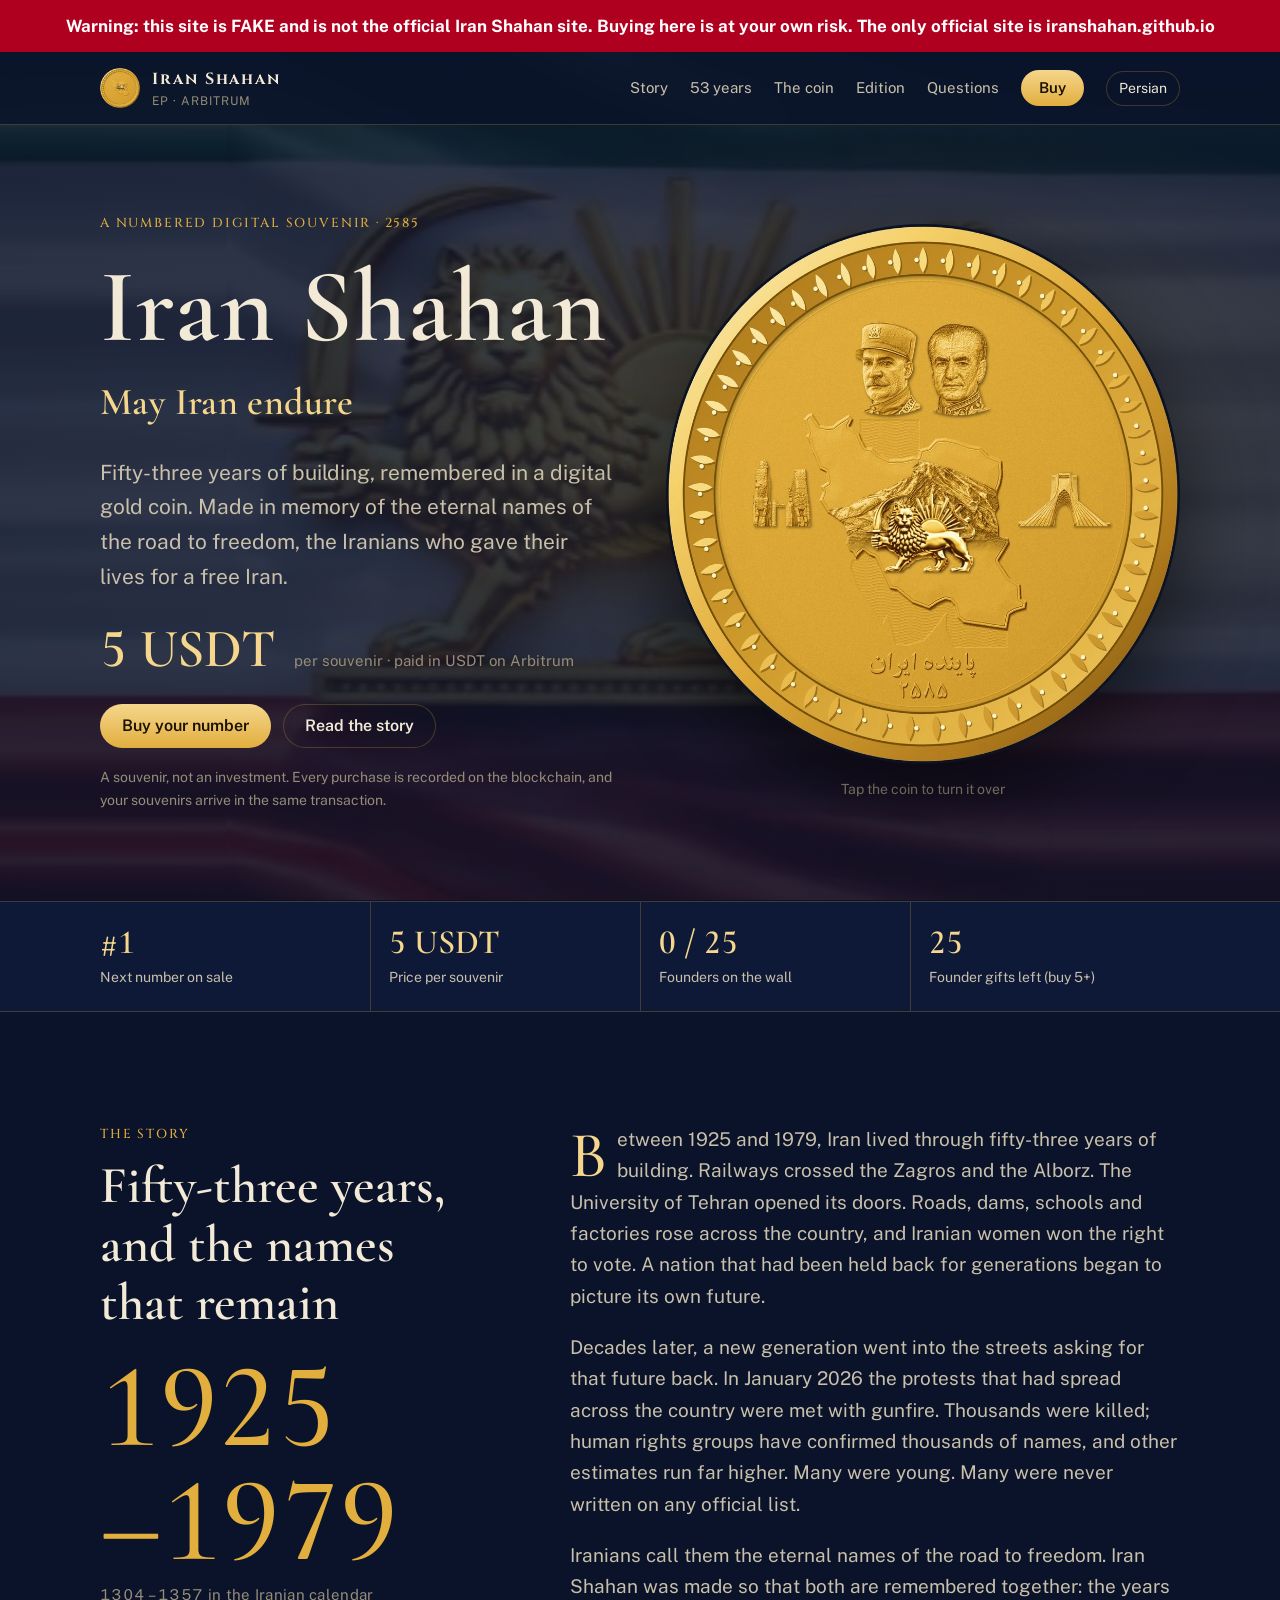
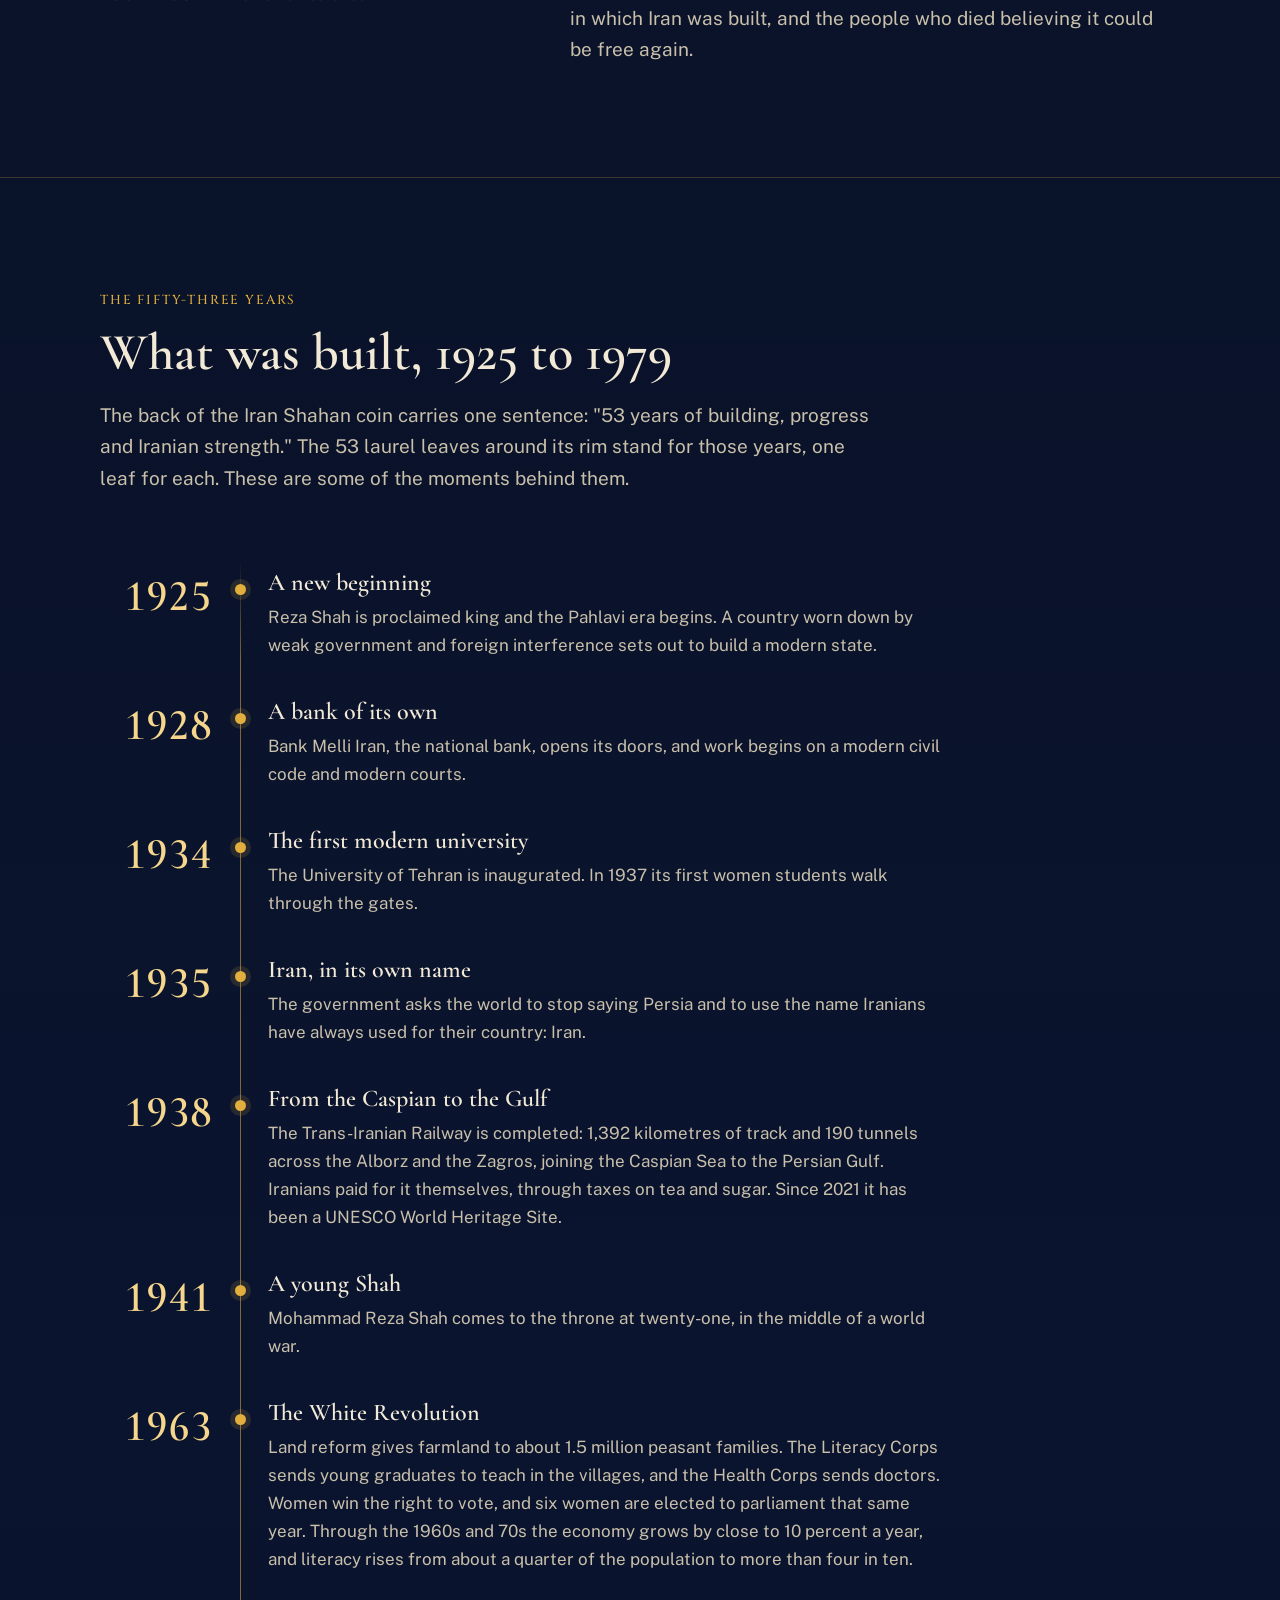
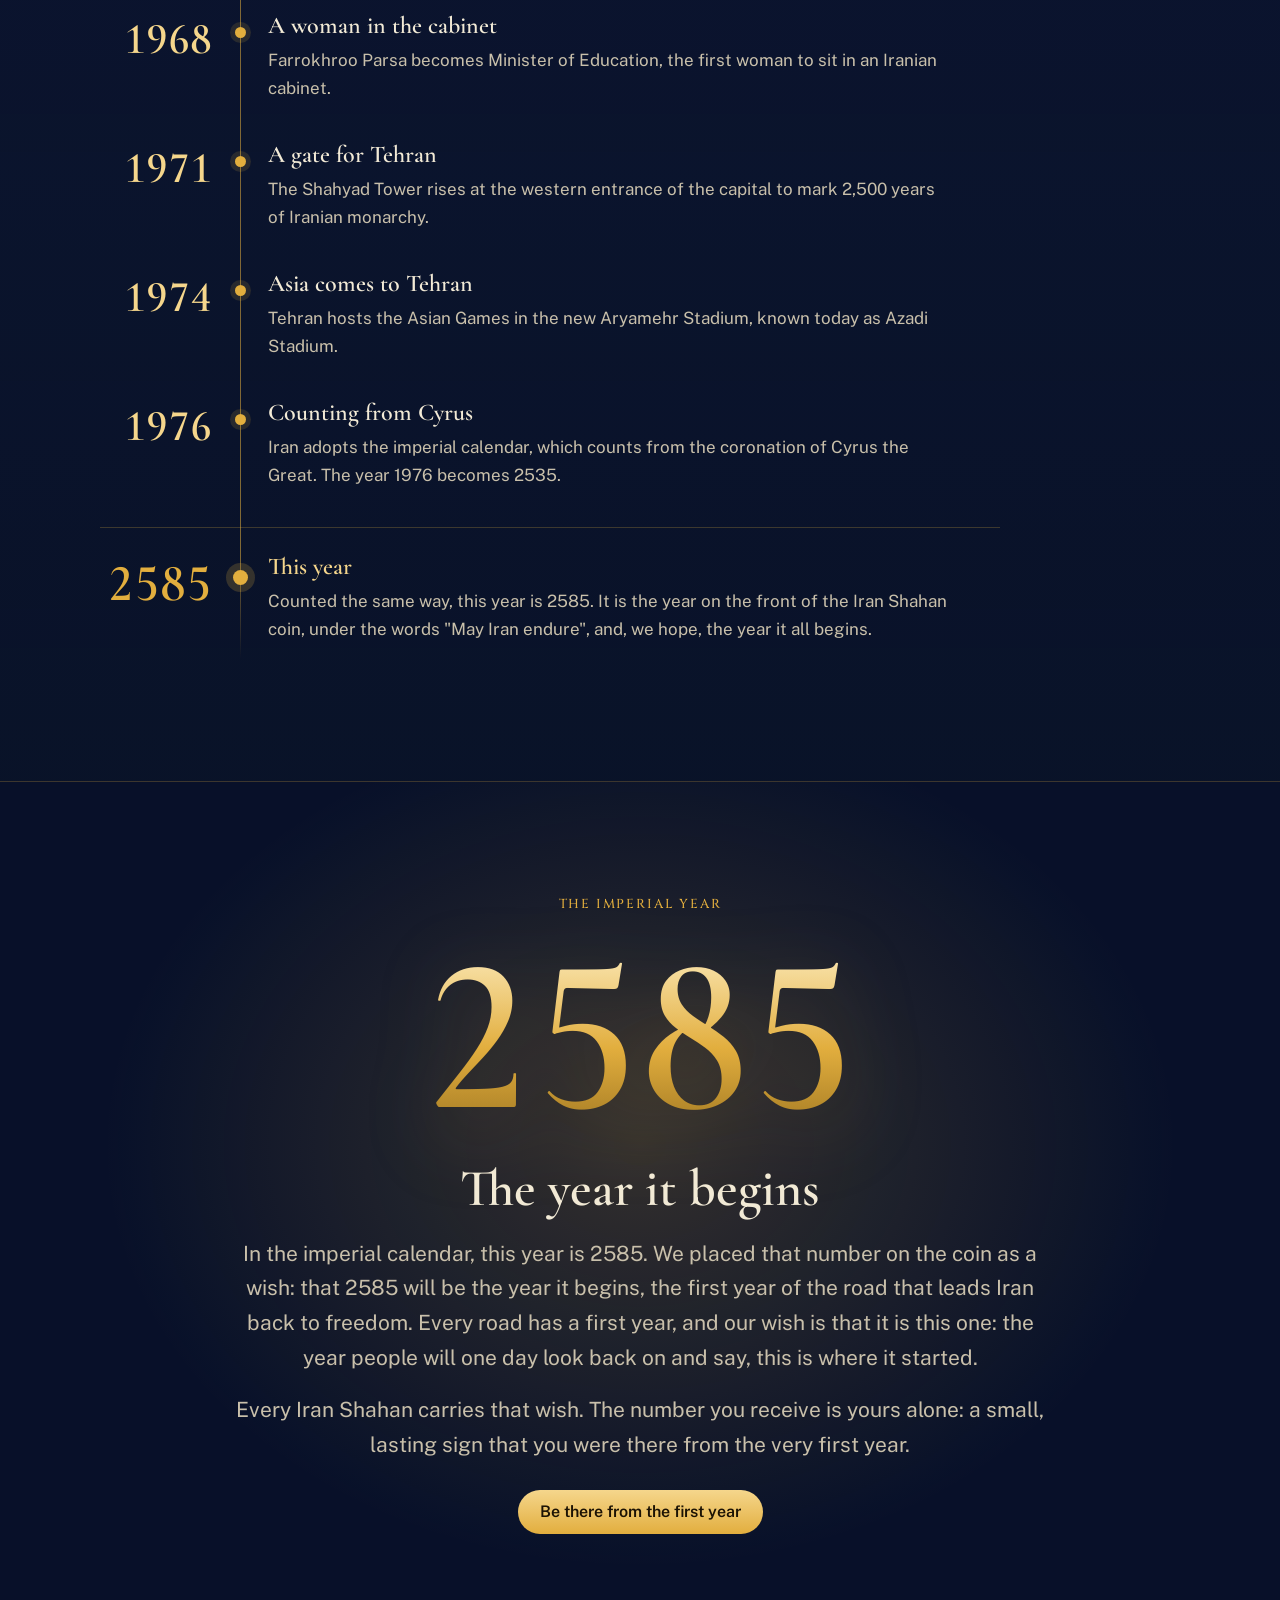
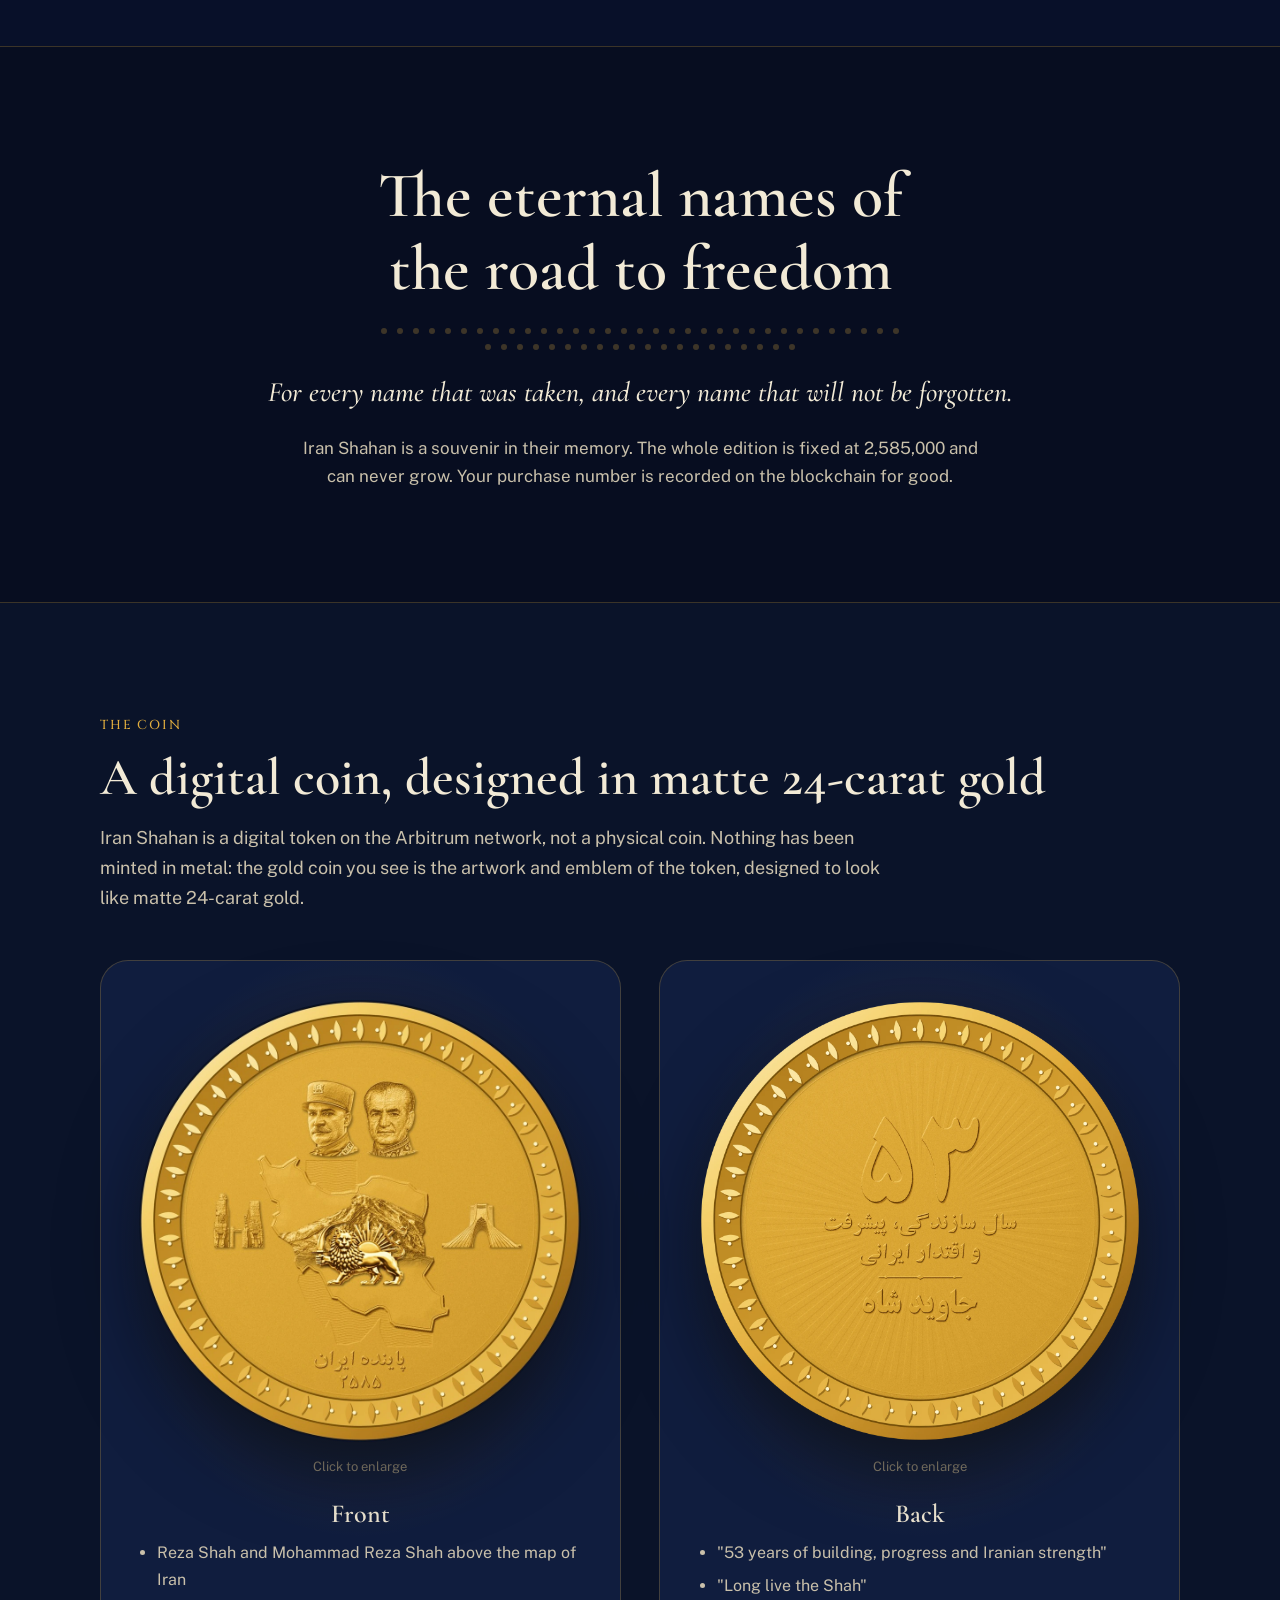
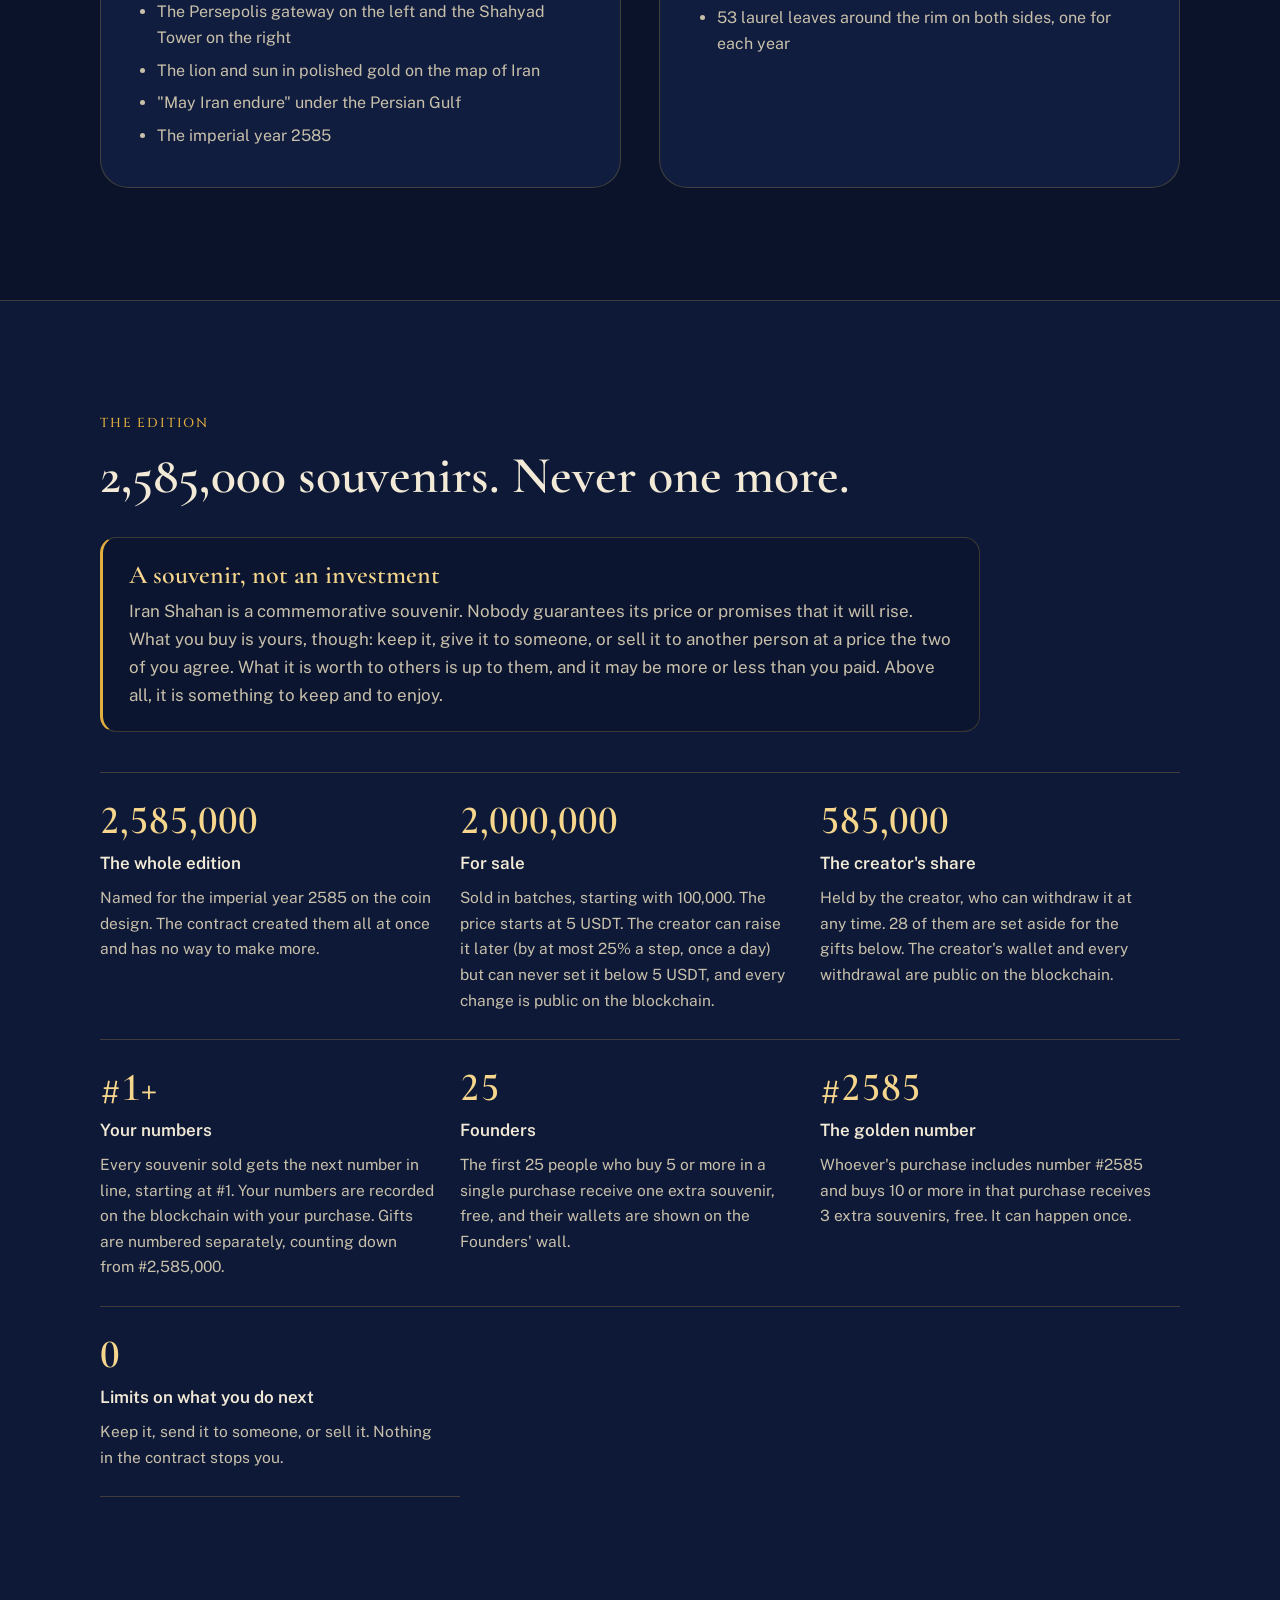
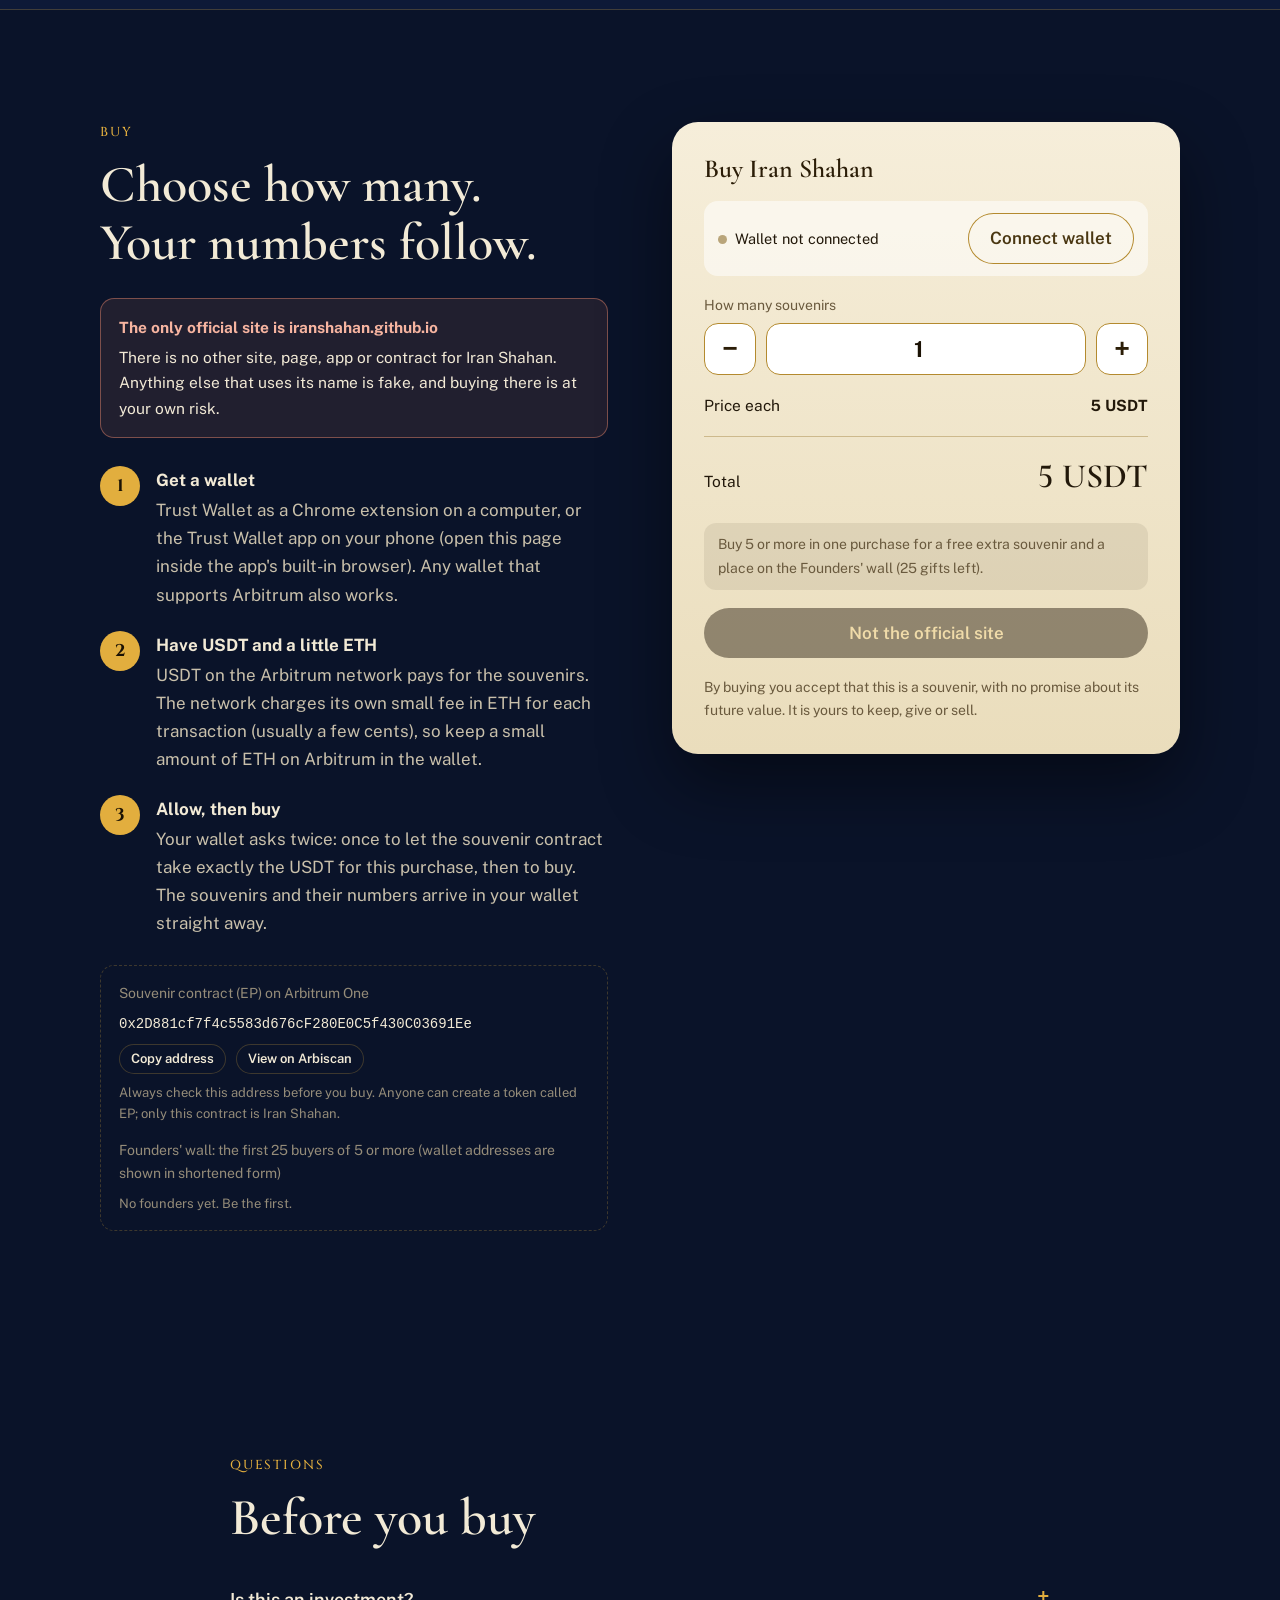
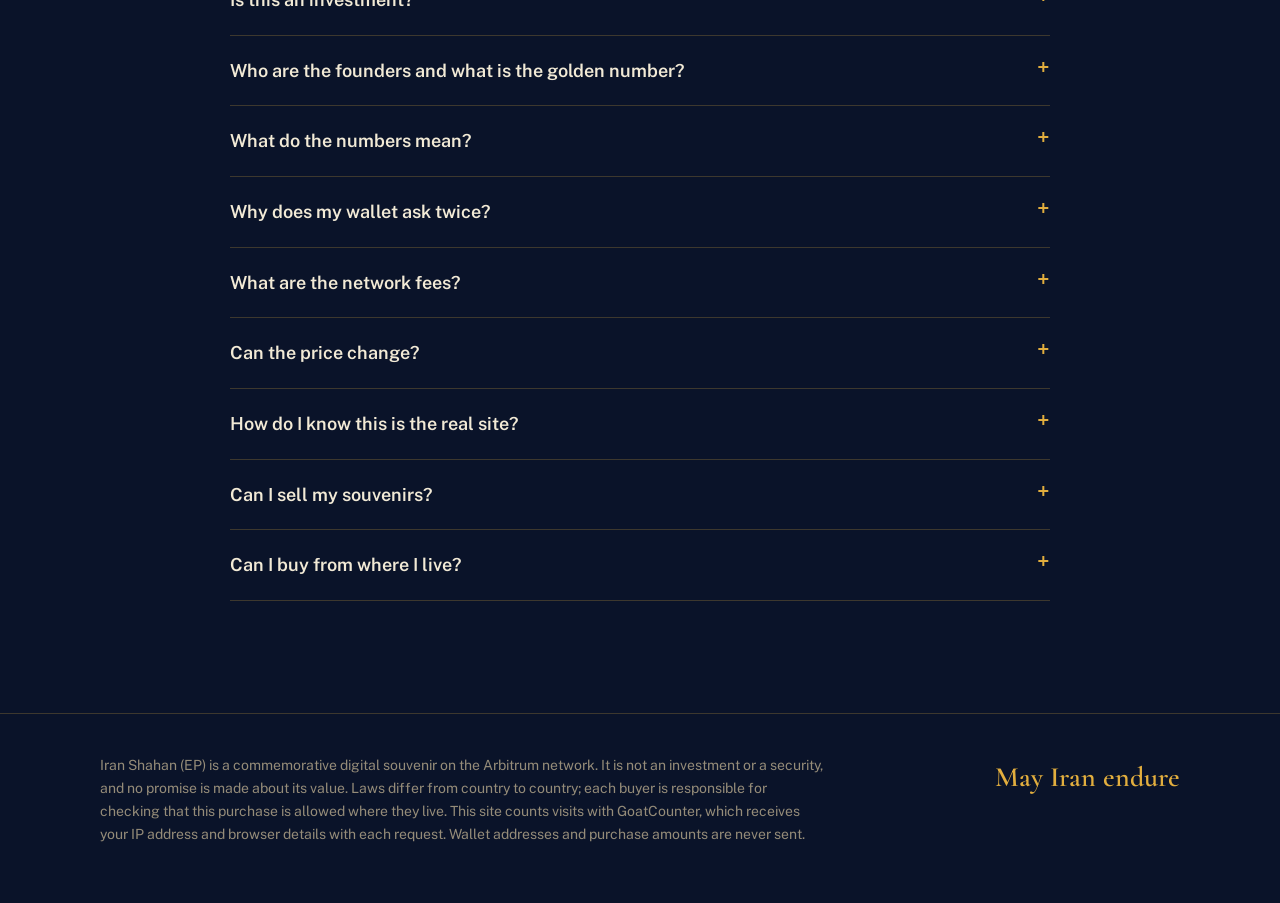
==== commit 6d911396: "Add files via upload" ====
--- a/index.html
+++ b/index.html
@@ -313,7 +313,7 @@
 
 <footer>
   <div class="wrap">
-    <p>Iran Shahan (EP) is a commemorative digital souvenir on the Arbitrum network. It is not an investment or a security, and no promise is made about its value. Laws differ from country to country; each buyer is responsible for checking that this purchase is allowed where they live.</p>
+    <p>Iran Shahan (EP) is a commemorative digital souvenir on the Arbitrum network. It is not an investment or a security, and no promise is made about its value. Laws differ from country to country; each buyer is responsible for checking that this purchase is allowed where they live. This site counts visits with GoatCounter, which receives your IP address and browser details with each request. Wallet addresses and purchase amounts are never sent.</p>
     <p style="font-family:var(--display);font-weight:600;font-size:28px;color:var(--gold)">May Iran endure</p>
   </div>
 </footer>
@@ -324,6 +324,6 @@
 </div>
 
 <script src="ethers.umd.min.js?v=6.13.4"></script>
-<script src="app.js?v=10"></script>
+<script src="app.js?v=11"></script>
 </body>
 </html>
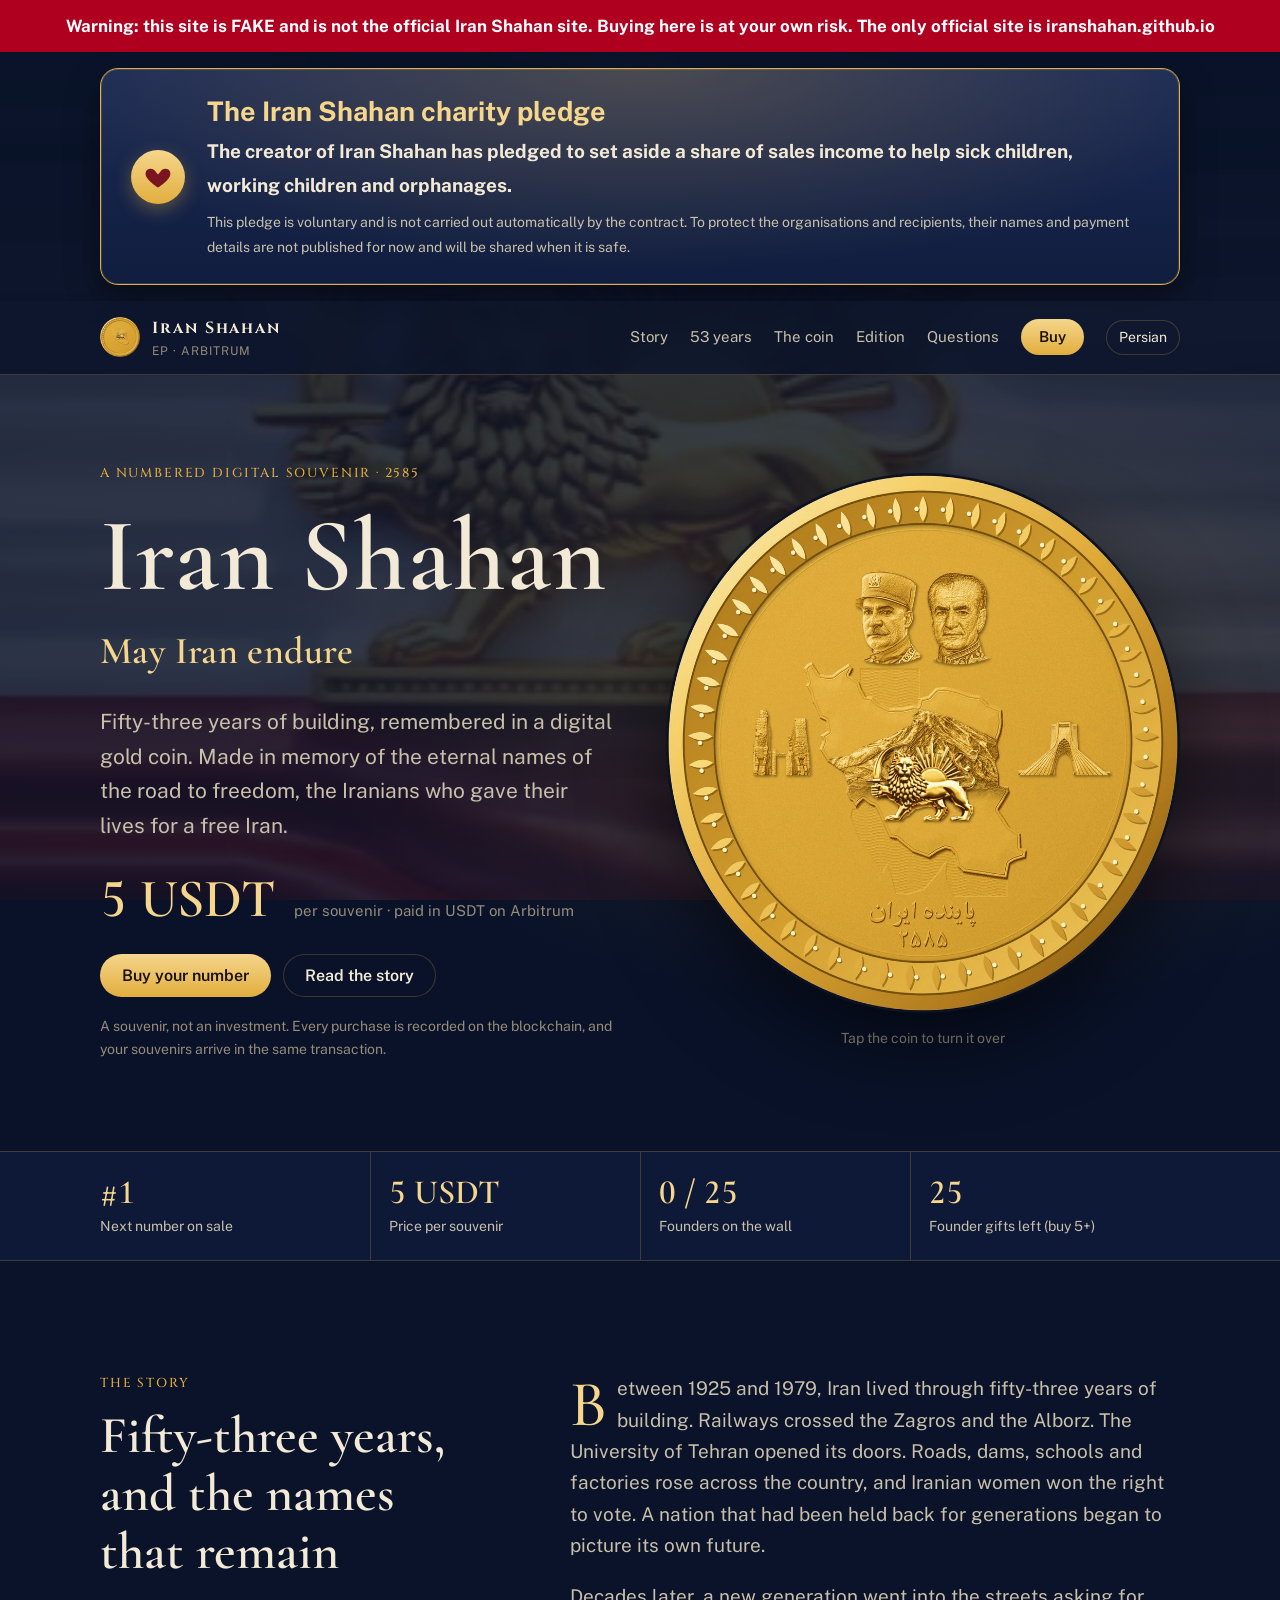
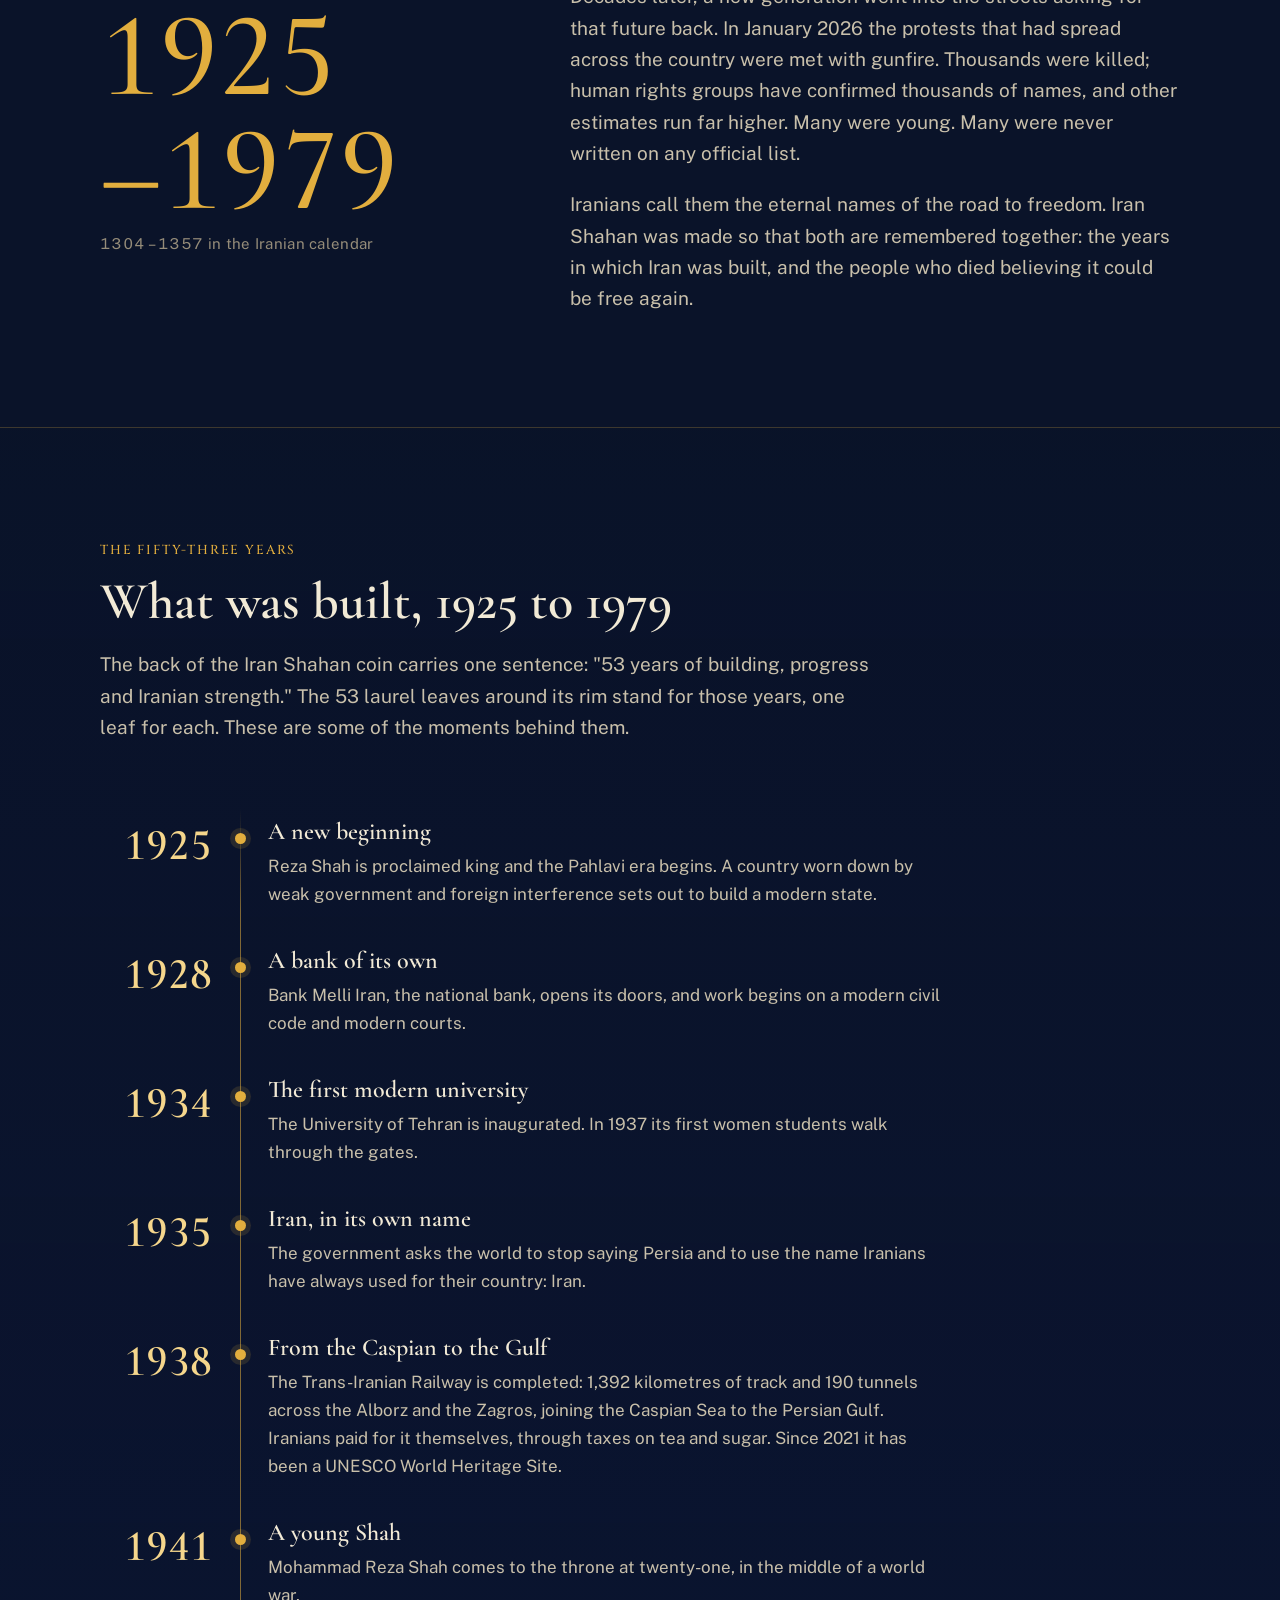
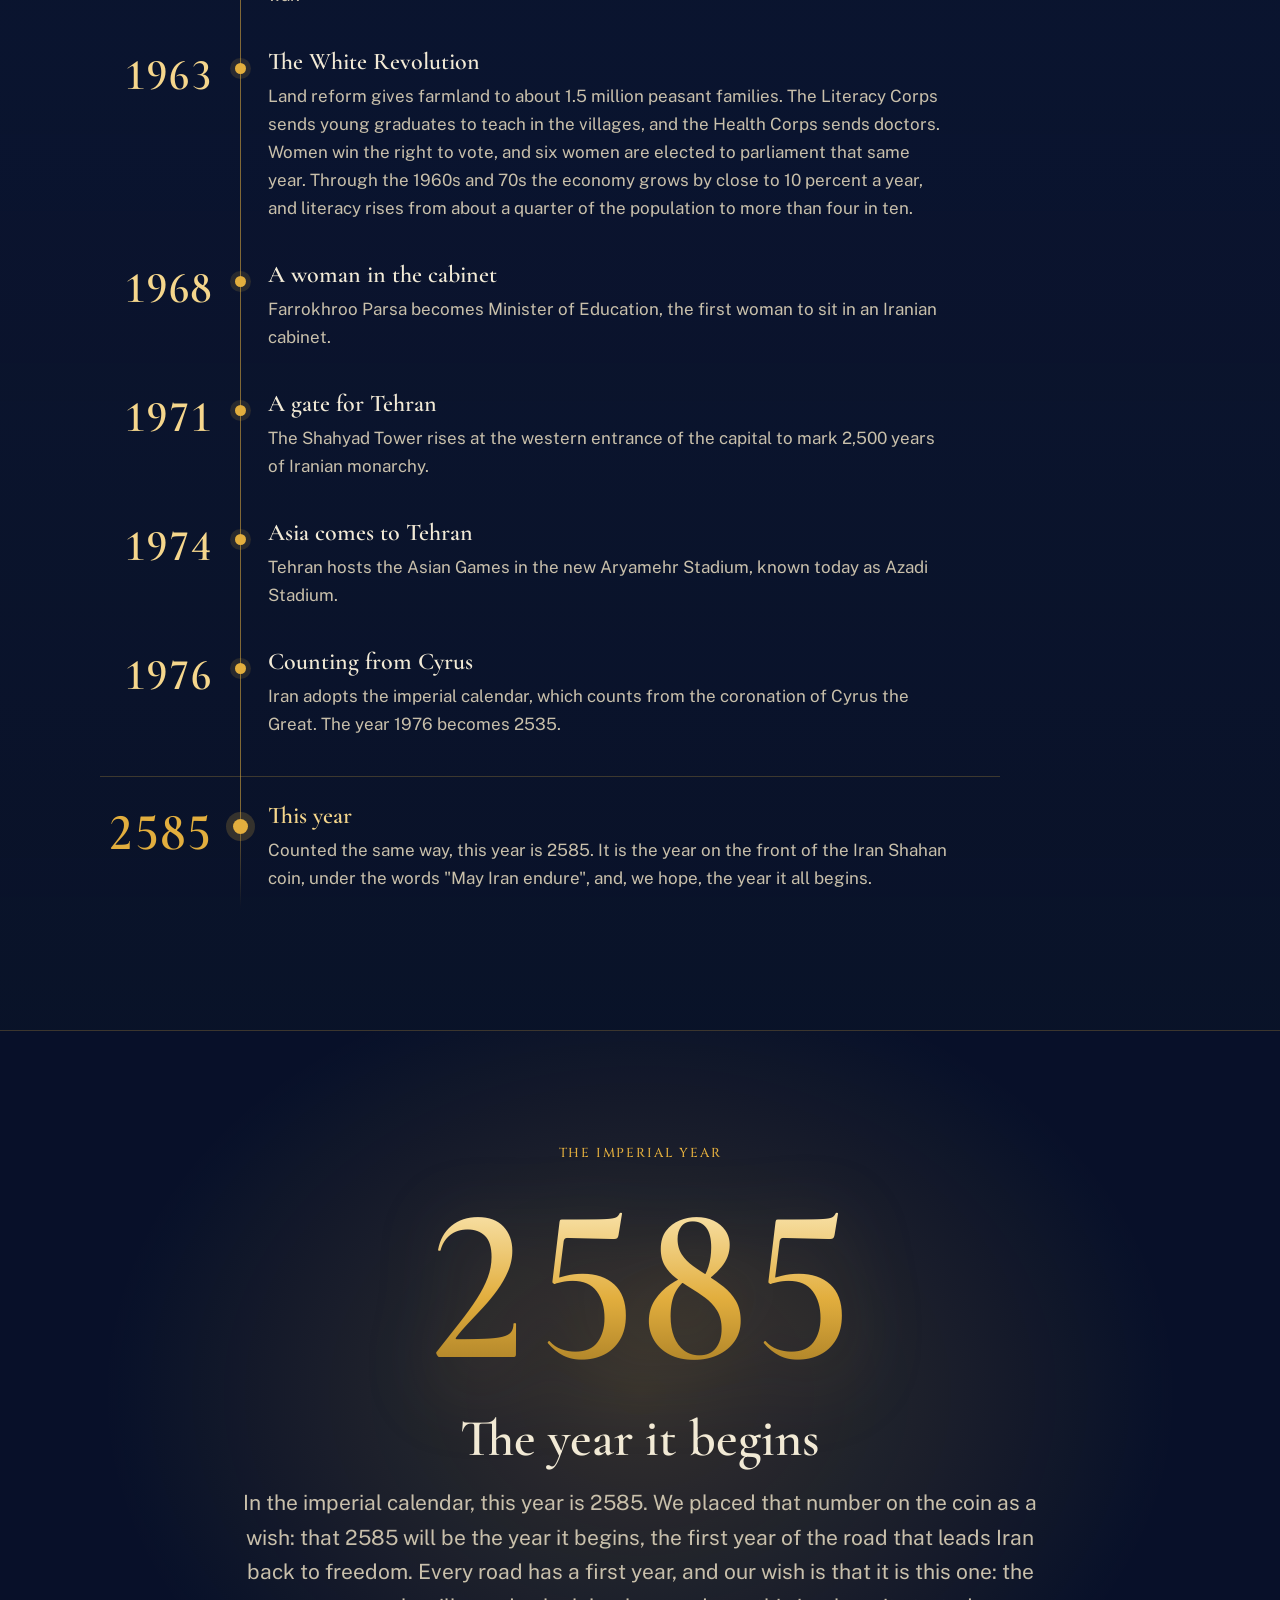
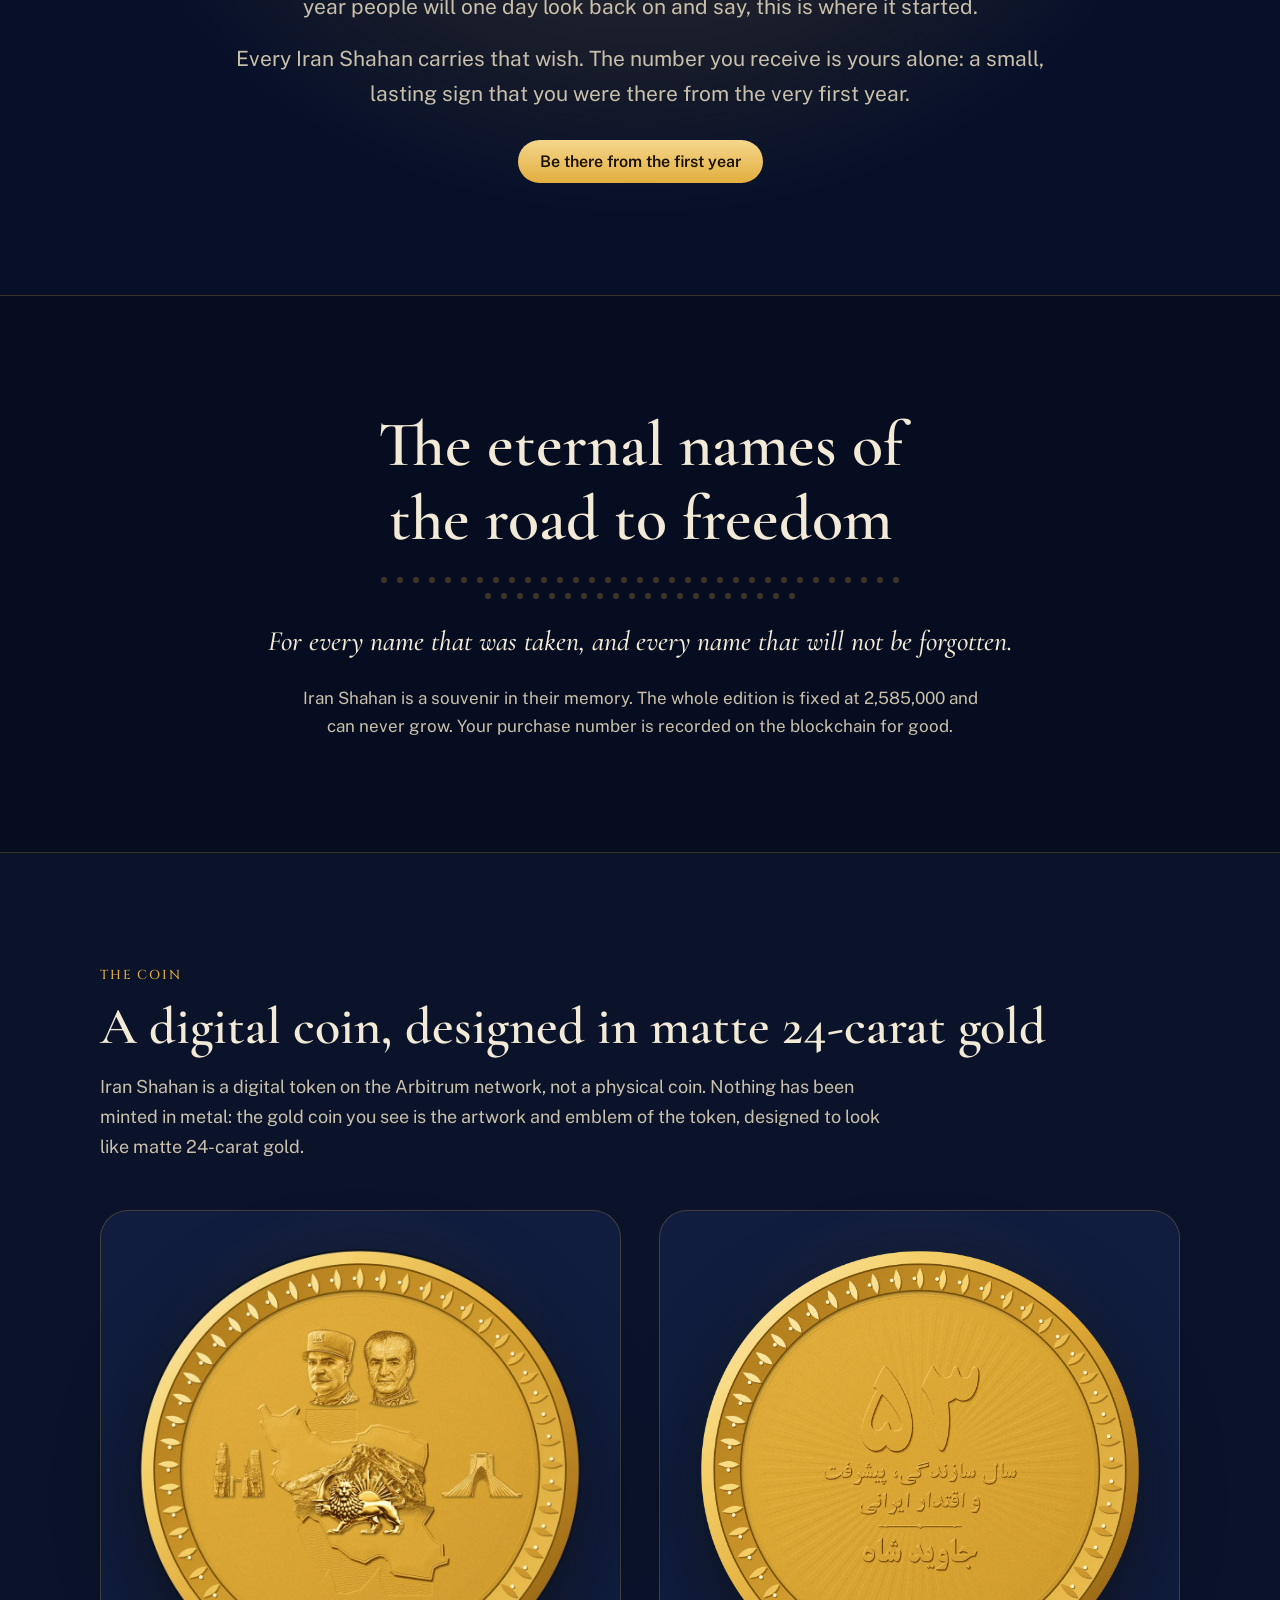
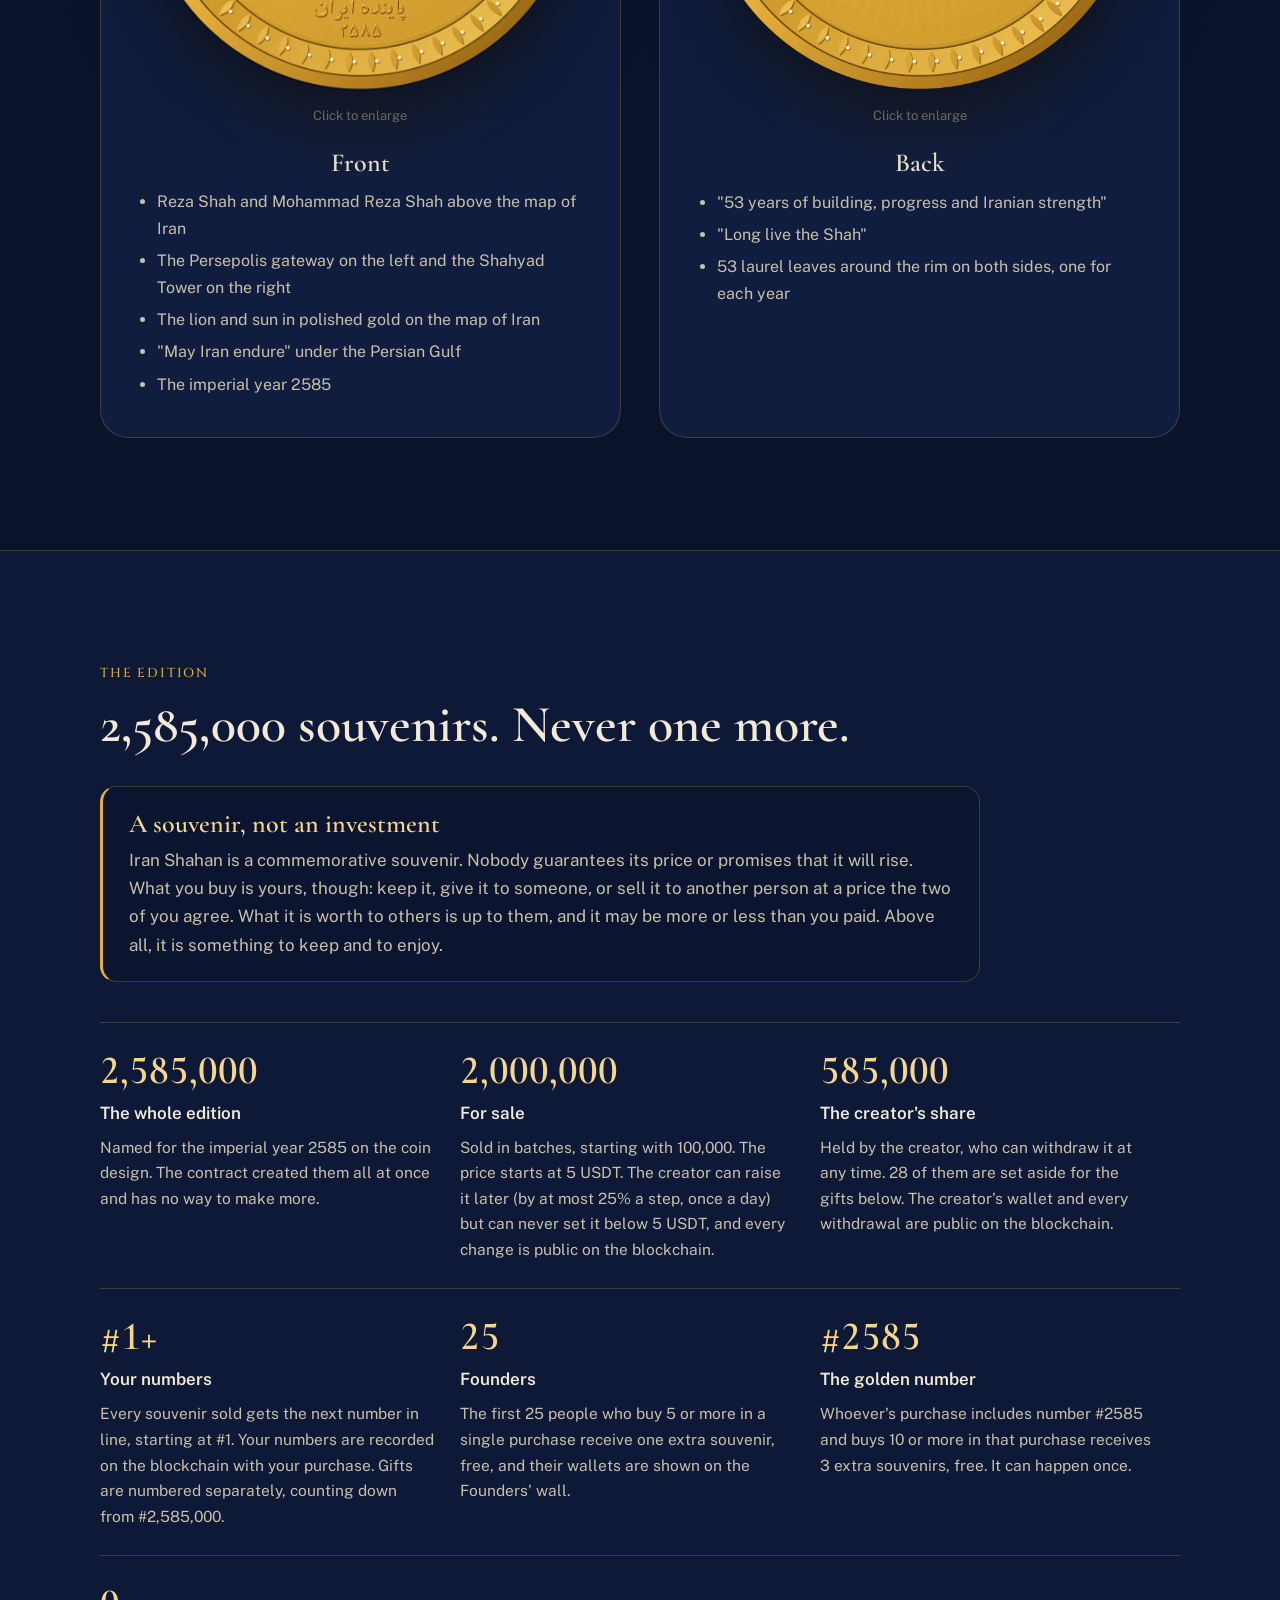
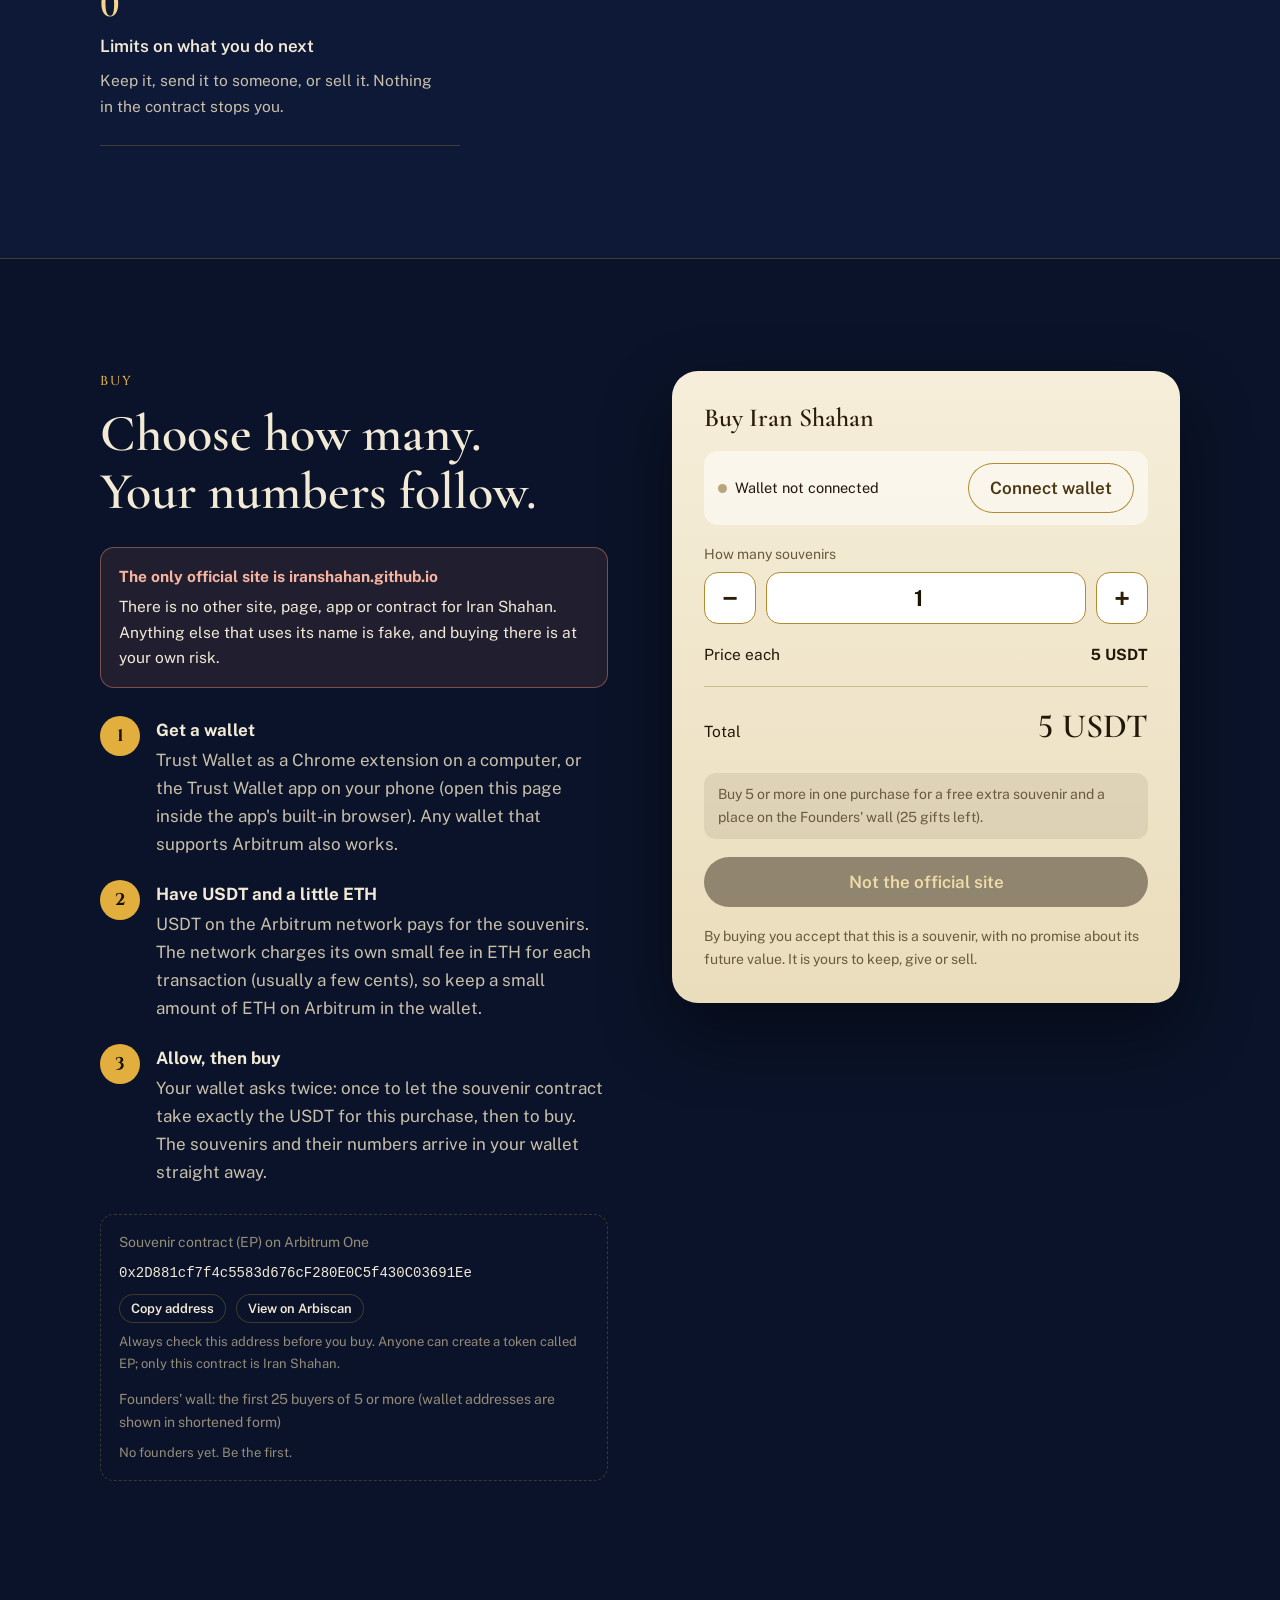
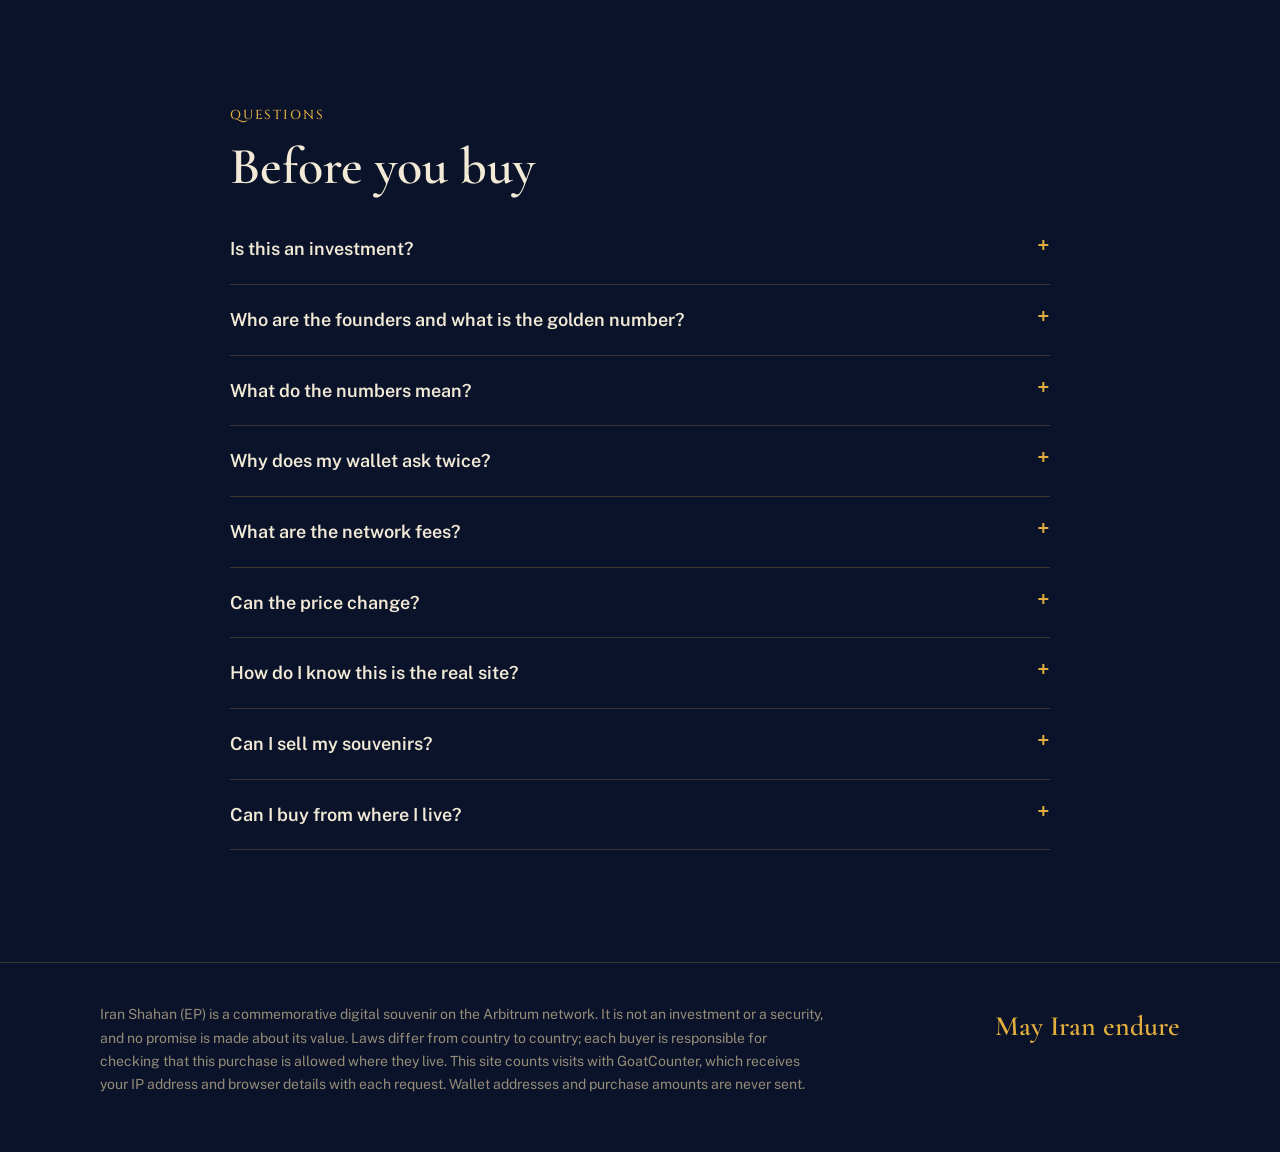
==== commit 2449a55b: "Add files via upload" ====
--- a/index.html
+++ b/index.html
@@ -24,11 +24,24 @@
 })();
 </script>
 <link rel="stylesheet" href="fonts/fonts.css?v=1">
-<link rel="stylesheet" href="style.css?v=9">
+<link rel="stylesheet" href="style.css?v=10">
 </head>
 <body>
 
 <div class="ribbon" id="ribbon" hidden>Test mode on a test network. Nothing here costs real money.</div>
+
+<aside class="pledge" aria-label="Charity pledge">
+  <div class="wrap">
+    <div class="pledge-card">
+      <span class="pledge-icon" aria-hidden="true"><svg viewBox="0 0 24 24" fill="currentColor"><path d="M12 21s-7.5-4.6-10-9.3C.4 8.5 2 5 5.5 5c2.1 0 3.5 1.1 4.5 2.4l2 2.4 2-2.4C15 6.1 16.4 5 18.5 5 22 5 23.6 8.5 22 11.7 19.5 16.4 12 21 12 21z"/></svg></span>
+      <div>
+        <p class="pledge-title">The Iran Shahan charity pledge</p>
+        <p class="pledge-lead">The creator of Iran Shahan has pledged to set aside a share of sales income to help sick children, working children and orphanages.</p>
+        <p class="pledge-note">This pledge is voluntary and is not carried out automatically by the contract. To protect the organisations and recipients, their names and payment details are not published for now and will be shared when it is safe.</p>
+      </div>
+    </div>
+  </div>
+</aside>
 
 <header class="top">
   <div class="wrap">
@@ -324,6 +337,6 @@
 </div>
 
 <script src="ethers.umd.min.js?v=6.13.4"></script>
-<script src="app.js?v=11"></script>
+<script src="app.js?v=12"></script>
 </body>
 </html>
--- a/style.css
+++ b/style.css
@@ -295,3 +295,13 @@
 .memorial { background: rgba(7, 13, 30, 0.74); }
 .wish { background: radial-gradient(ellipse 60% 70% at 50% 42%, rgba(226,174,62,0.2), transparent 70%), rgba(8, 16, 42, 0.70); }
 .hero { background: radial-gradient(ellipse 70% 60% at 72% 40%, rgba(226,174,62,0.13), transparent 70%), rgba(10,19,41,0.35); }
+
+/* Charity pledge: the first thing on the page */
+.pledge { padding-block: clamp(10px, 1.6vw, 16px); background: rgba(10, 19, 41, 0.94); }
+.pledge-card { display: flex; align-items: center; gap: clamp(14px, 2vw, 22px); padding: clamp(16px, 2.2vw, 24px) clamp(16px, 2.8vw, 30px); border: 1.5px solid var(--gold); border-radius: 18px; background: radial-gradient(ellipse 80% 130% at 50% 0%, rgba(226, 174, 62, 0.24), transparent 72%), linear-gradient(180deg, #1B2B58, #101D3E); box-shadow: inset 0 0 0 1px rgba(245, 214, 140, 0.16), 0 14px 34px rgba(0, 0, 0, 0.42); }
+.pledge-icon { flex: 0 0 auto; display: grid; place-items: center; width: 54px; height: 54px; border-radius: 50%; color: #7A1420; background: linear-gradient(180deg, var(--gold-hi), var(--gold)); box-shadow: 0 6px 18px rgba(226, 174, 62, 0.35); }
+.pledge-icon svg { width: 28px; height: 28px; }
+.pledge-title { font-size: clamp(20px, 2.5vw, 27px); font-weight: 800; line-height: 1.35; color: var(--gold-hi); }
+.pledge-lead { margin-top: 6px; font-size: clamp(16px, 1.75vw, 19px); font-weight: 700; line-height: 1.75; color: var(--ink); }
+.pledge-note { margin-top: 8px; font-size: 14px; line-height: 1.8; color: var(--ink-2); }
+@media (max-width: 560px) { .pledge-card { flex-direction: column; text-align: center; } }
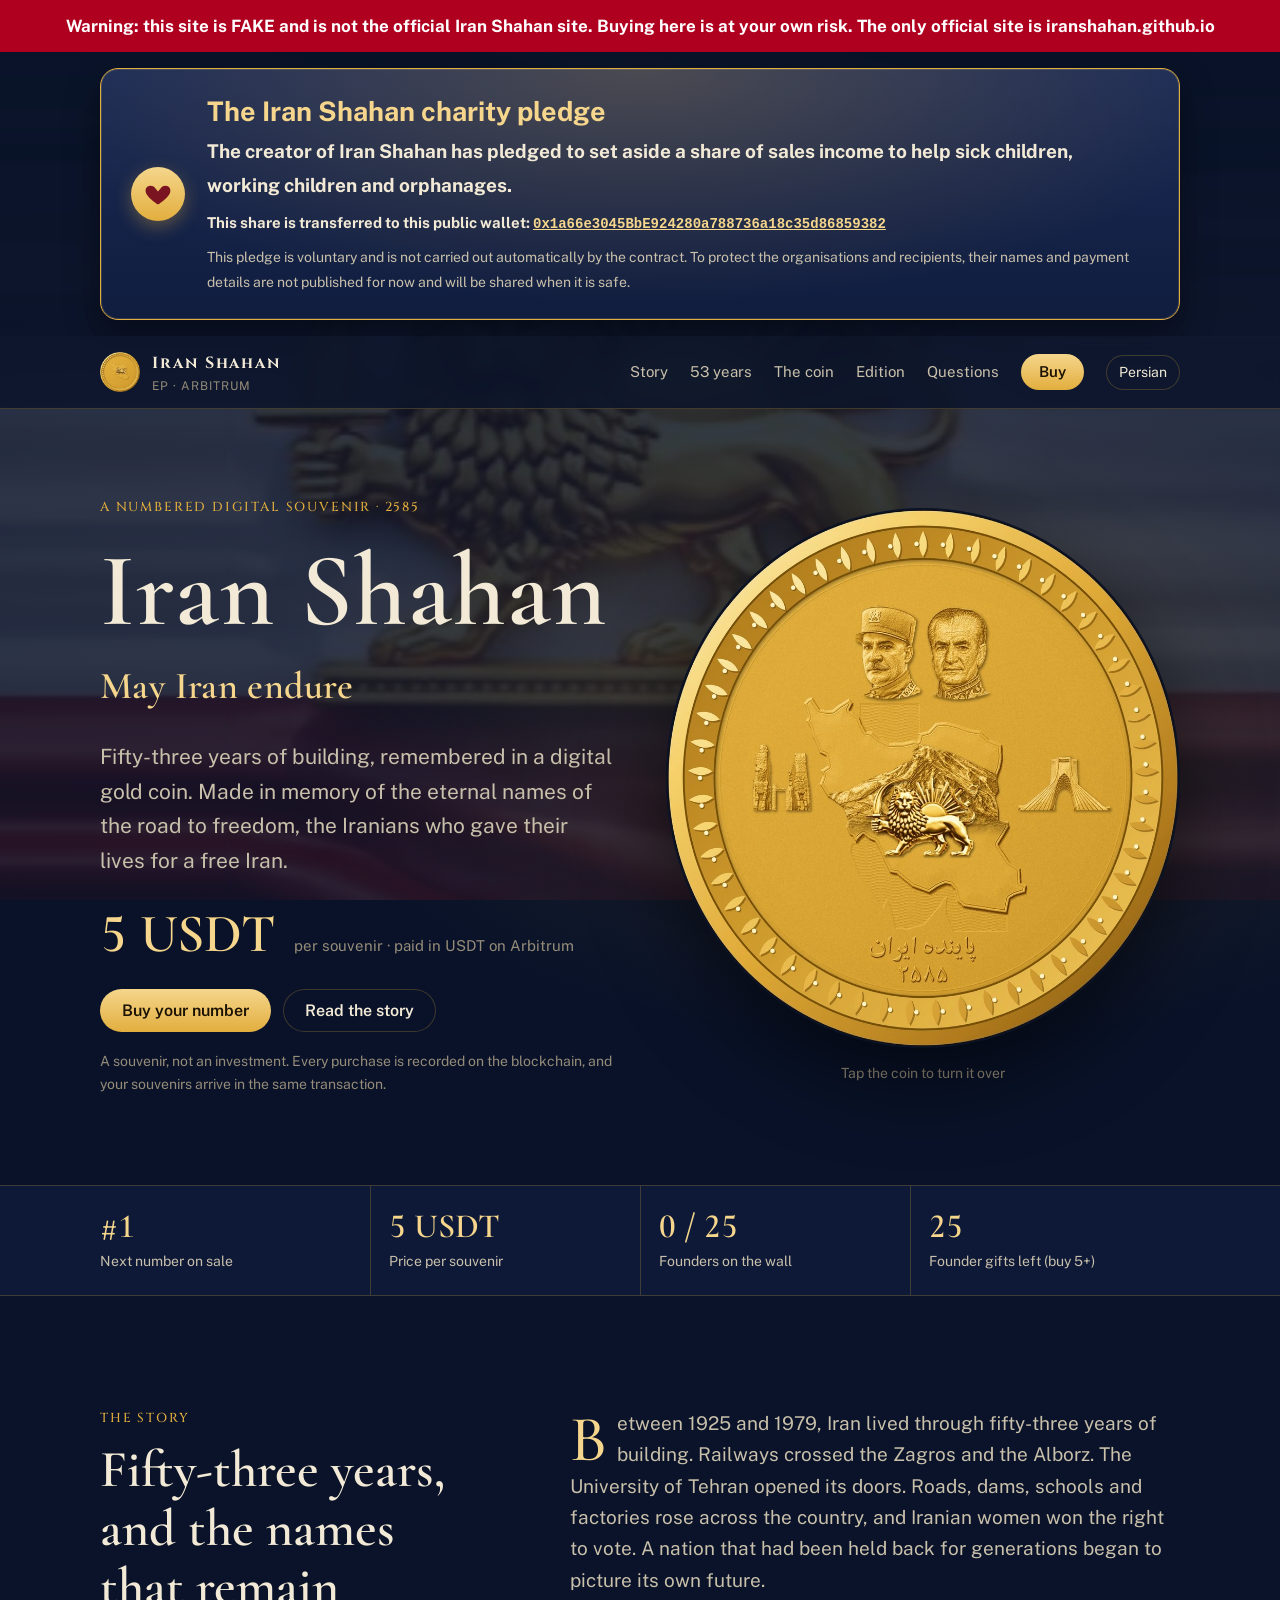
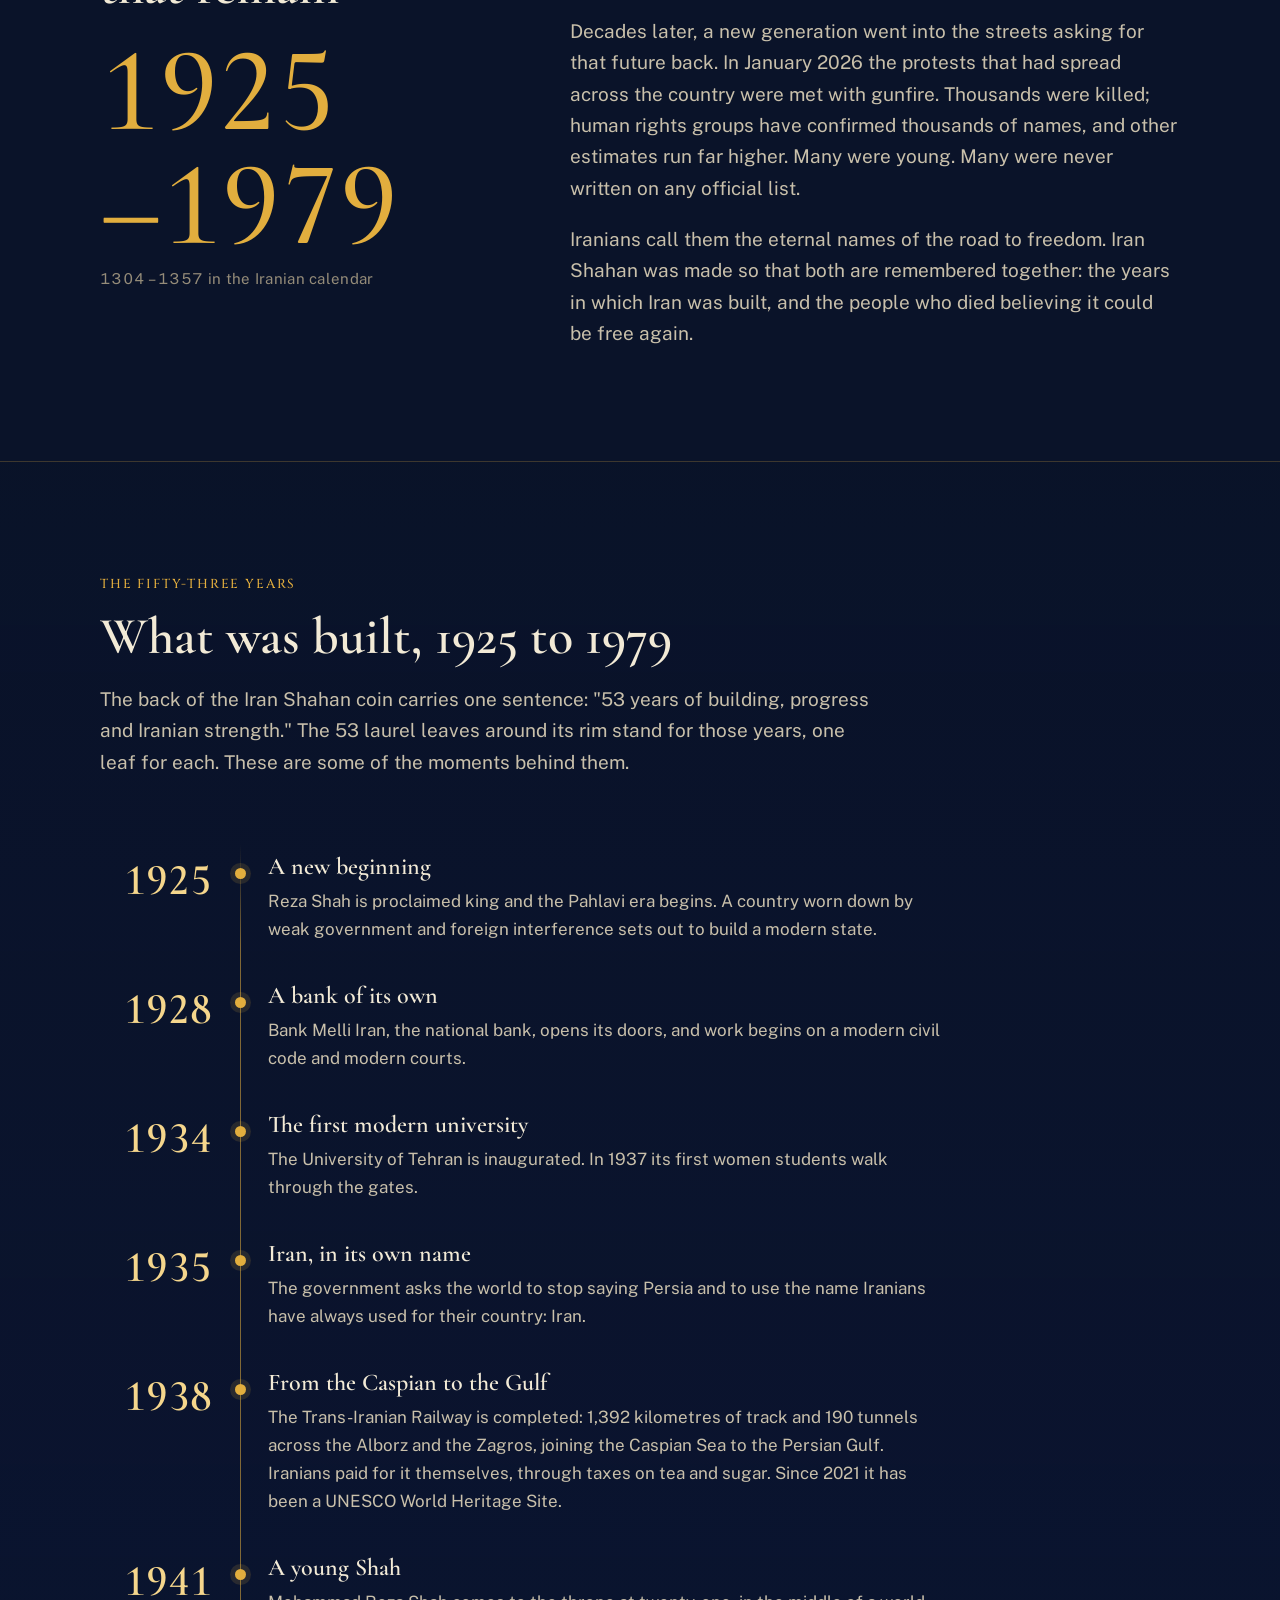
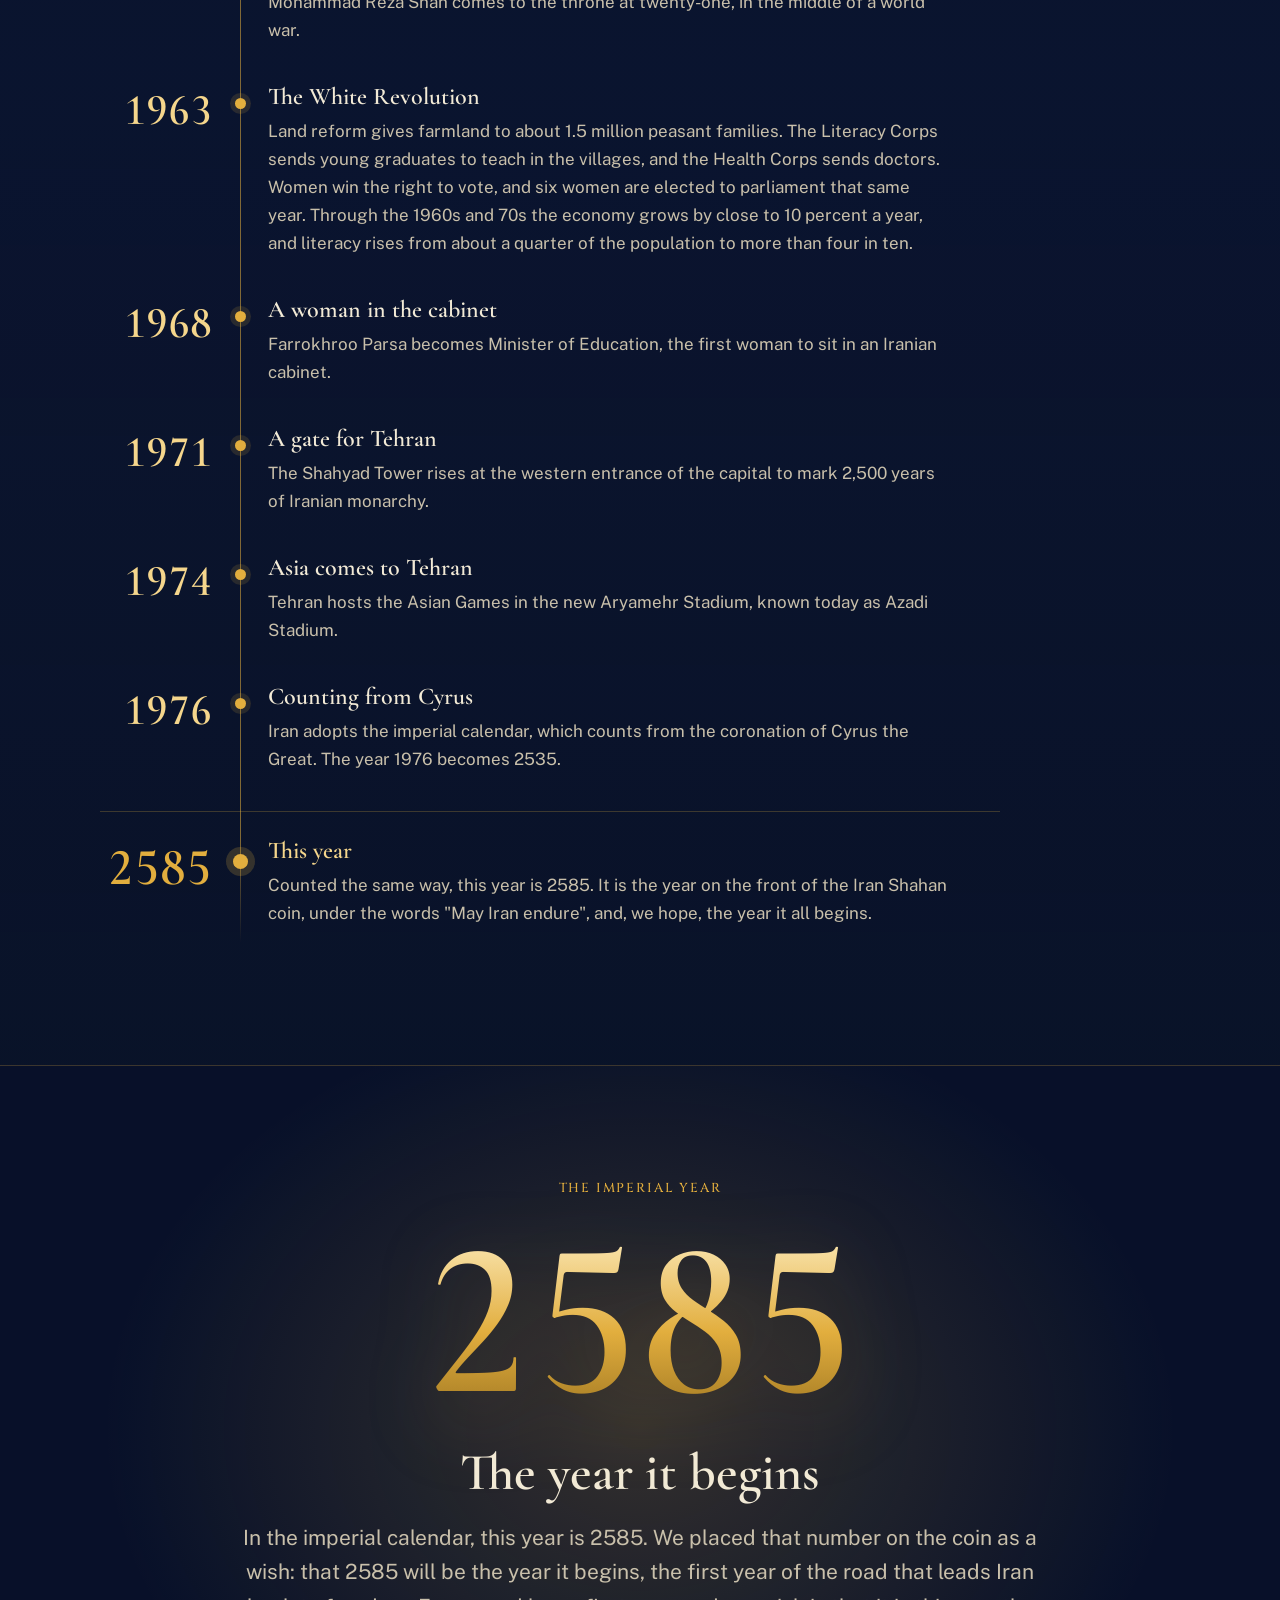
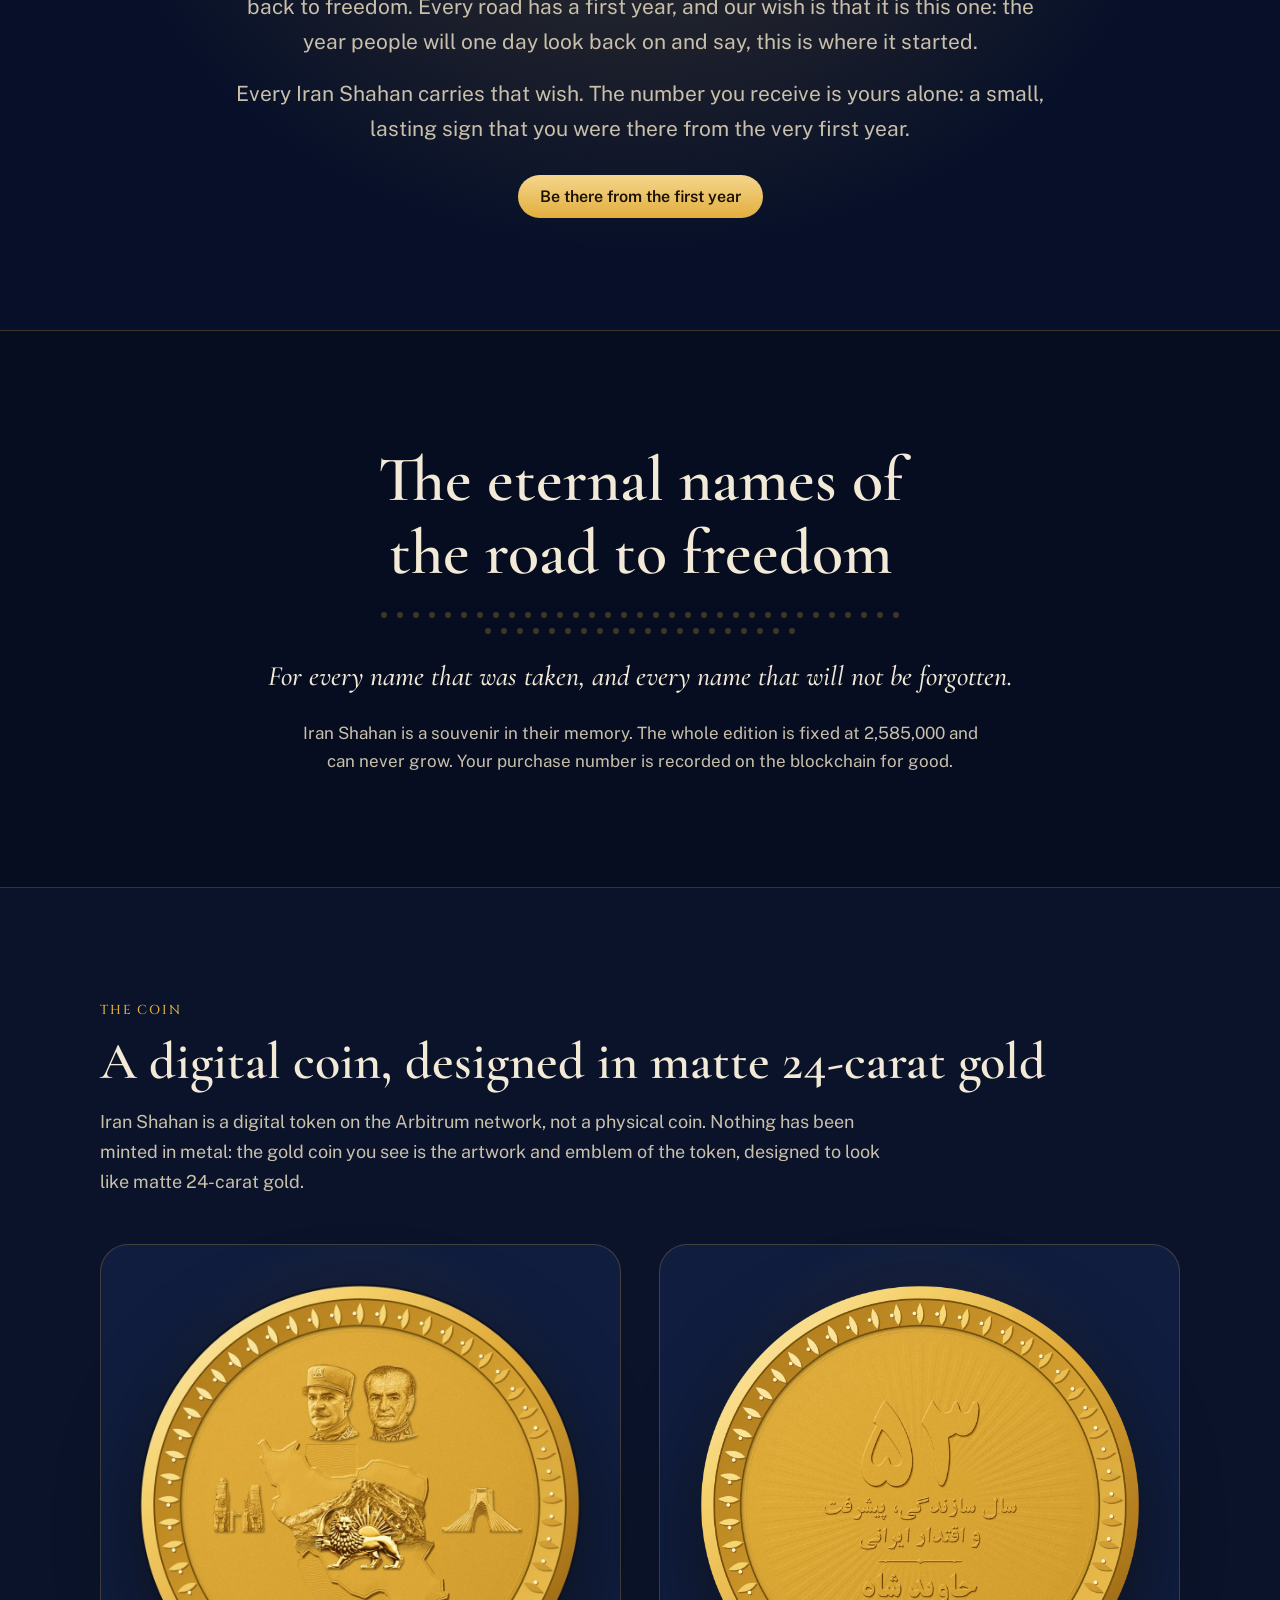
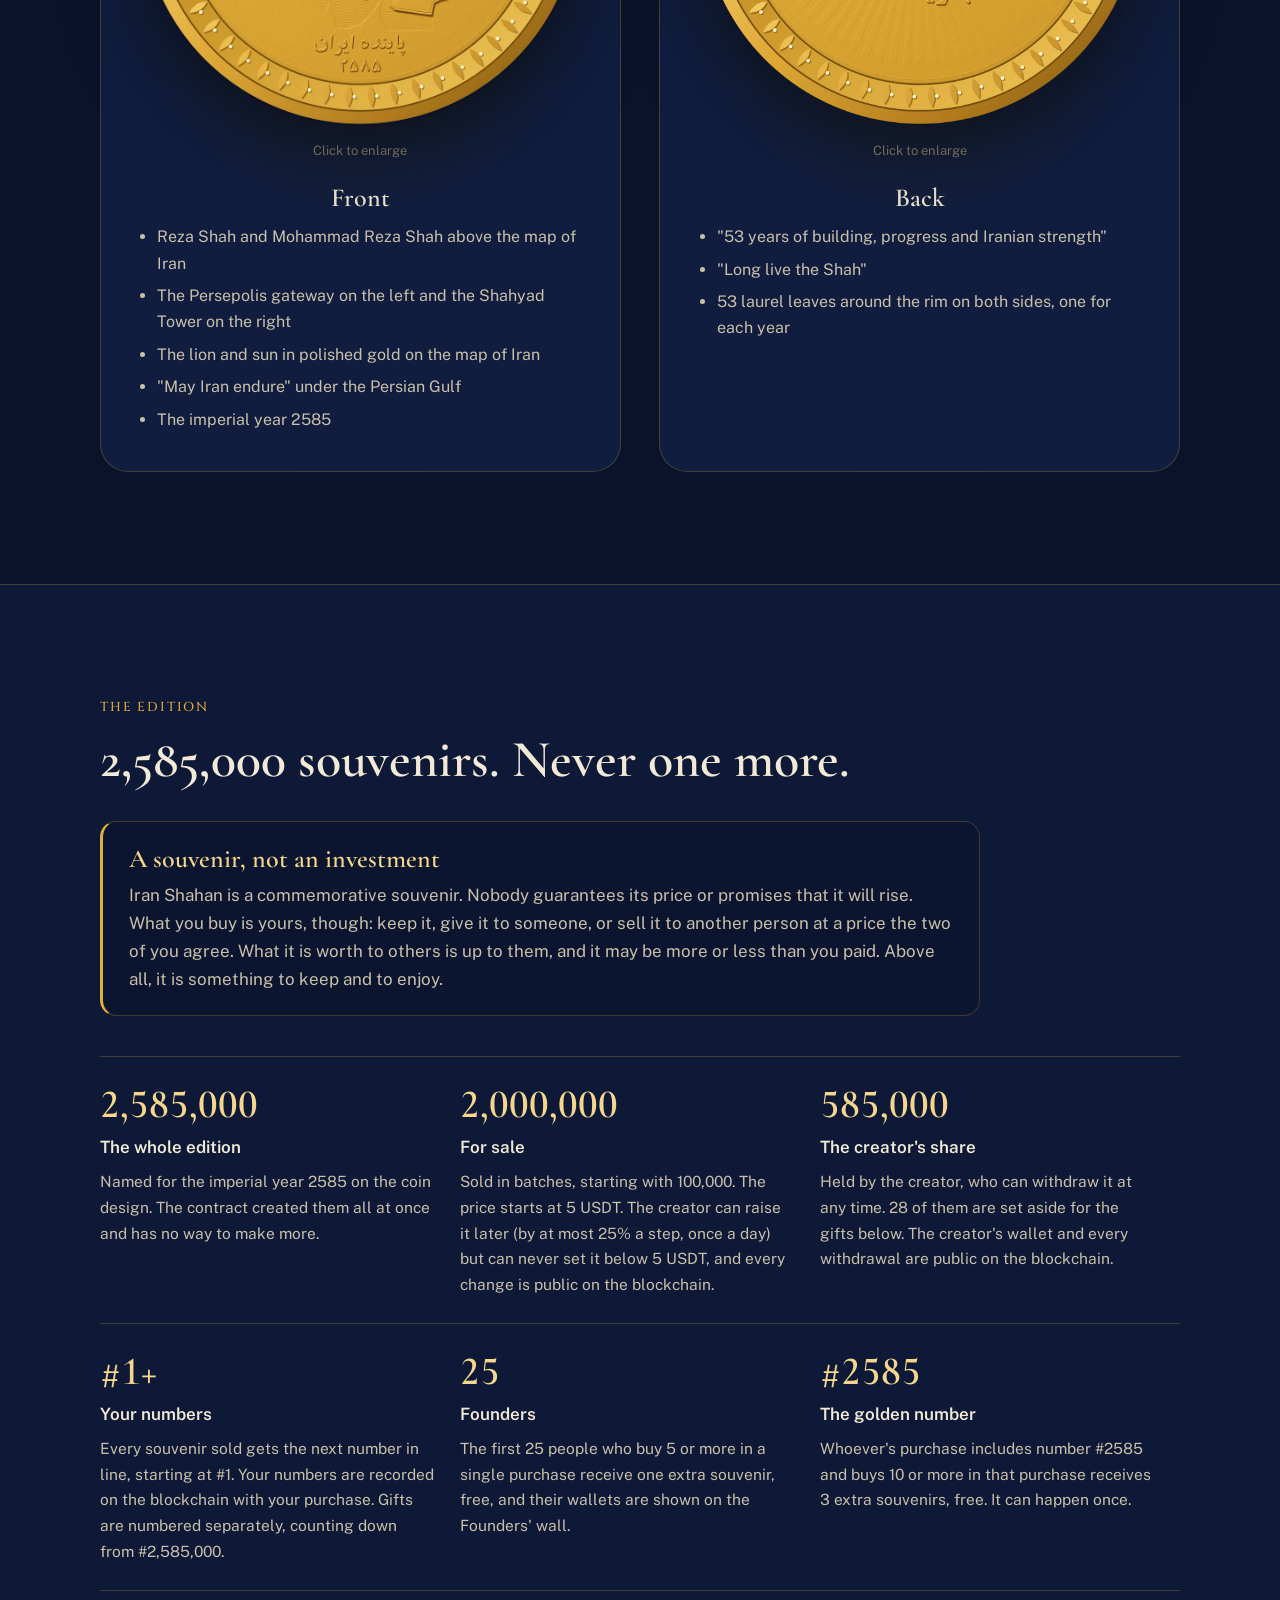
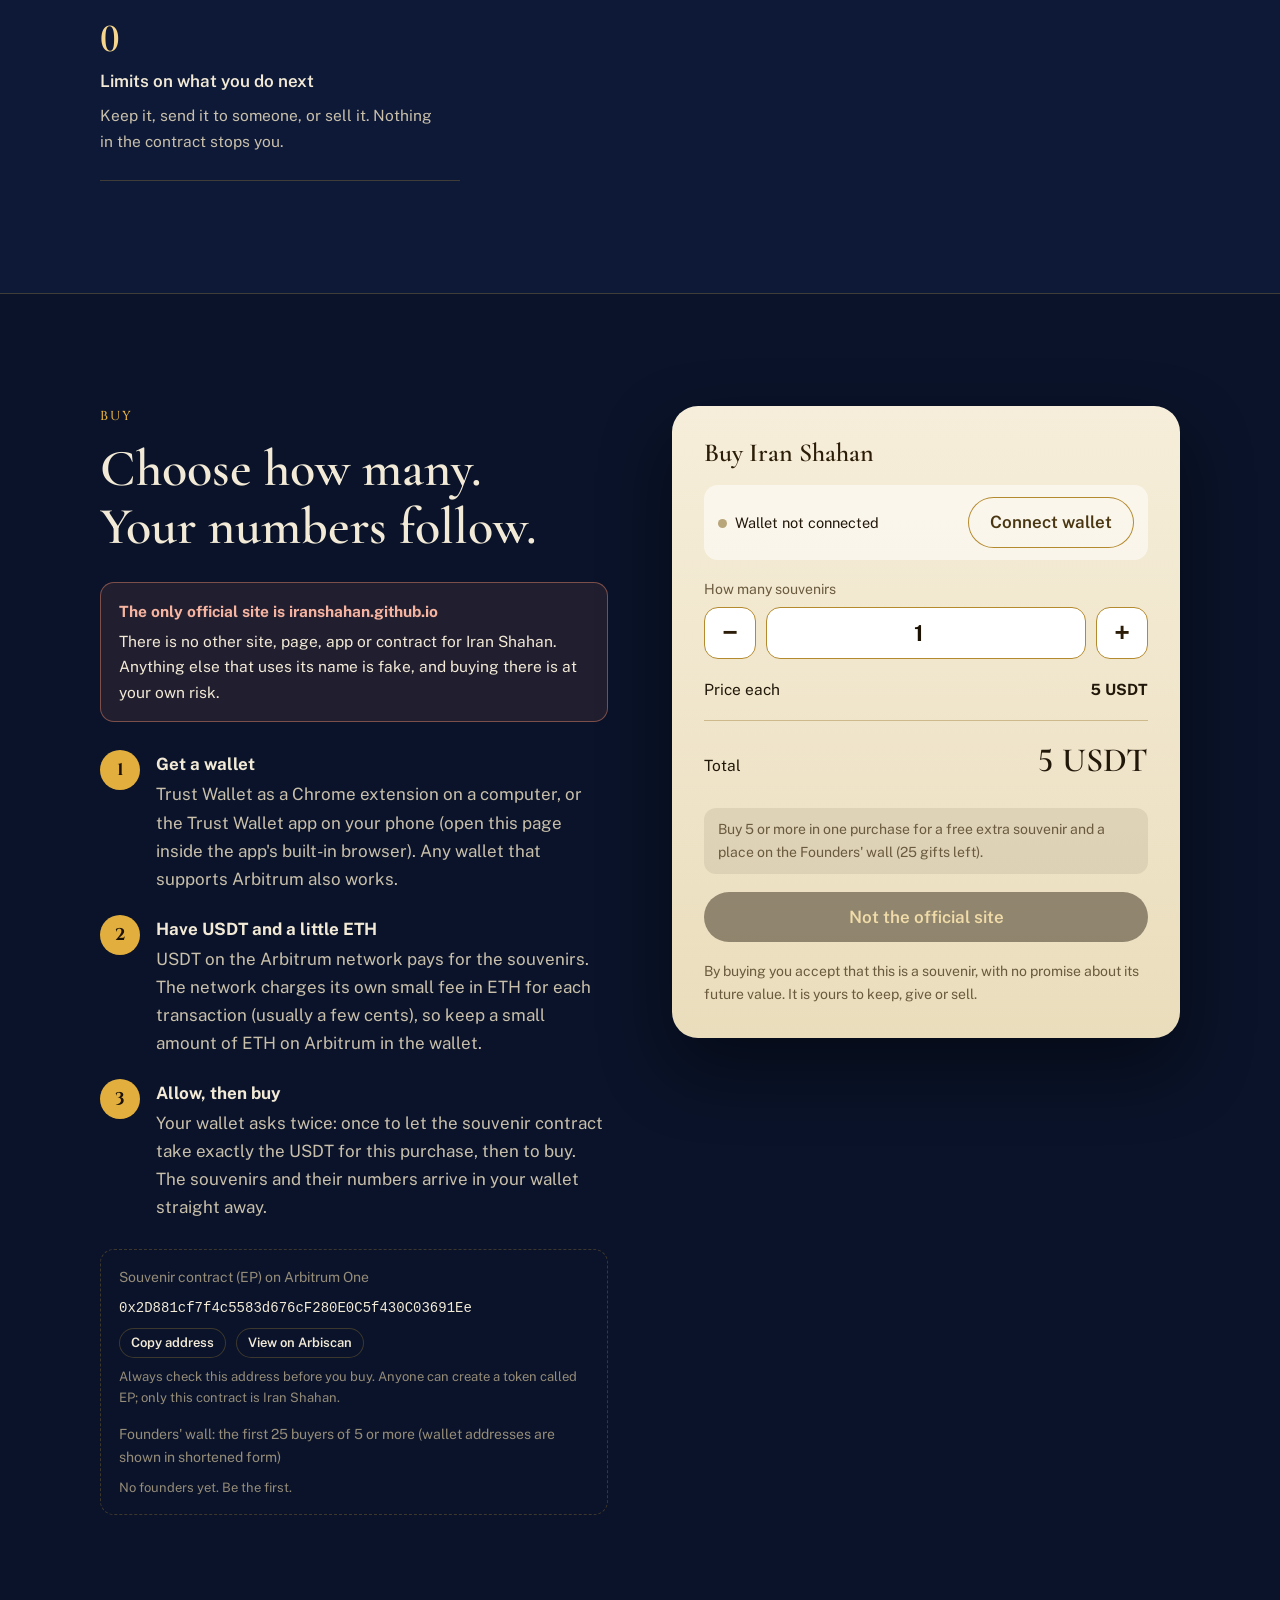
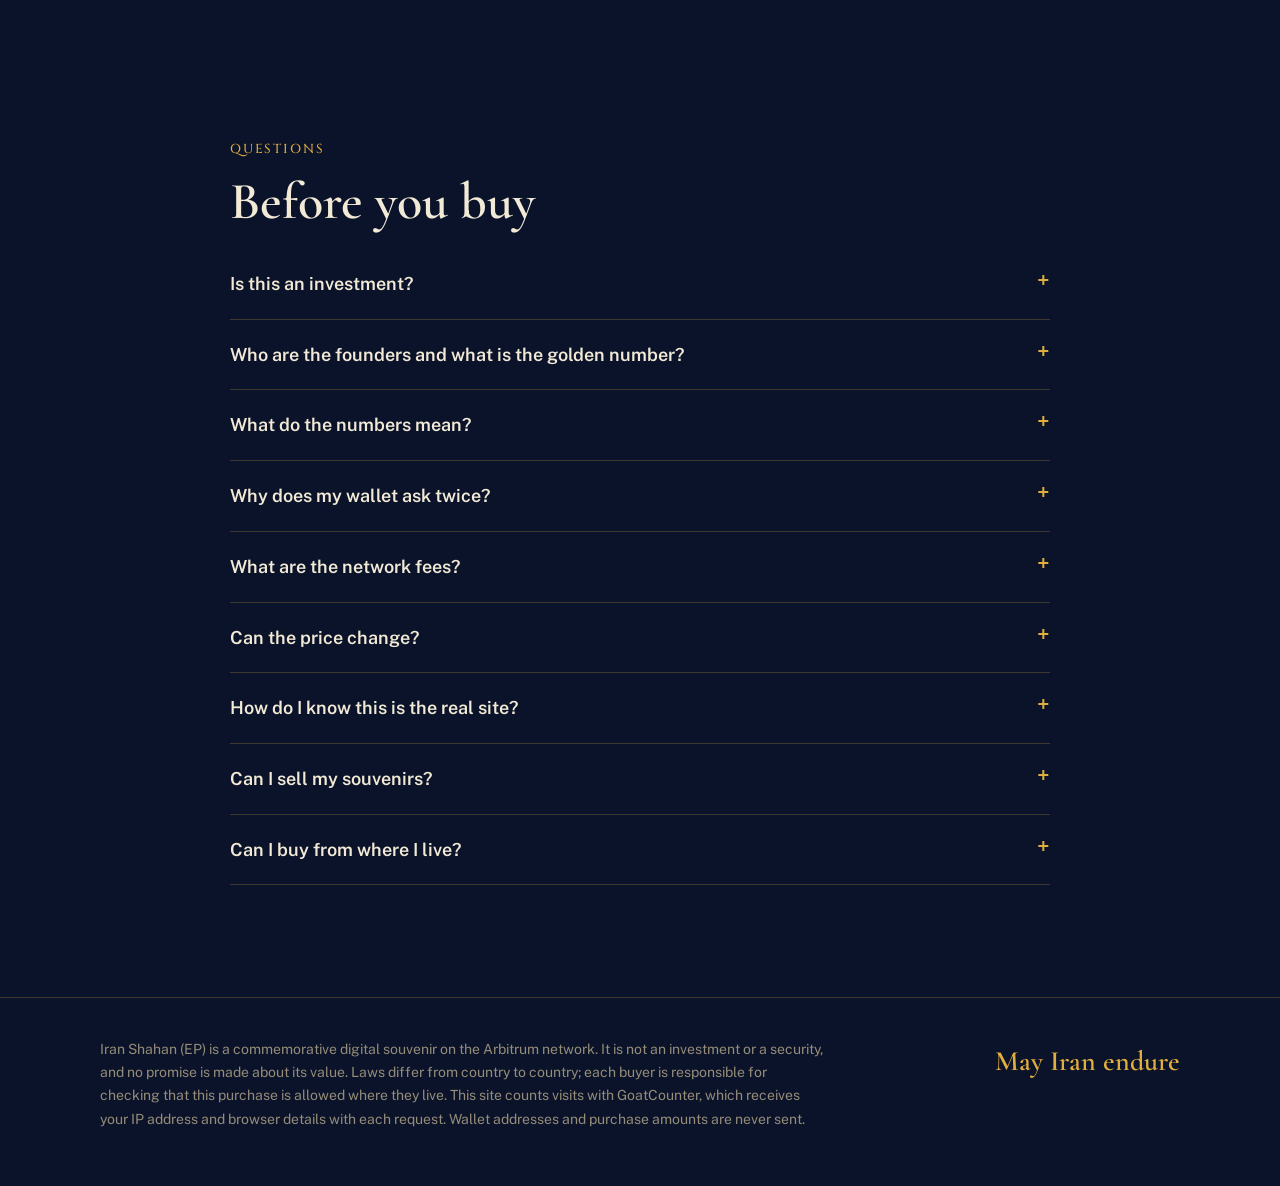
==== commit 8f6dca9e: "Add files via upload" ====
--- a/index.html
+++ b/index.html
@@ -24,7 +24,7 @@
 })();
 </script>
 <link rel="stylesheet" href="fonts/fonts.css?v=1">
-<link rel="stylesheet" href="style.css?v=10">
+<link rel="stylesheet" href="style.css?v=11">
 </head>
 <body>
 
@@ -37,6 +37,7 @@
       <div>
         <p class="pledge-title">The Iran Shahan charity pledge</p>
         <p class="pledge-lead">The creator of Iran Shahan has pledged to set aside a share of sales income to help sick children, working children and orphanages.</p>
+        <p class="pledge-wallet">This share is transferred to this public wallet: <a href="https://arbiscan.io/address/0x1a66e3045BbE924280a788736a18c35d86859382" target="_blank" rel="noopener" dir="ltr">0x1a66e3045BbE924280a788736a18c35d86859382</a></p>
         <p class="pledge-note">This pledge is voluntary and is not carried out automatically by the contract. To protect the organisations and recipients, their names and payment details are not published for now and will be shared when it is safe.</p>
       </div>
     </div>
--- a/style.css
+++ b/style.css
@@ -304,4 +304,6 @@
 .pledge-title { font-size: clamp(20px, 2.5vw, 27px); font-weight: 800; line-height: 1.35; color: var(--gold-hi); }
 .pledge-lead { margin-top: 6px; font-size: clamp(16px, 1.75vw, 19px); font-weight: 700; line-height: 1.75; color: var(--ink); }
 .pledge-note { margin-top: 8px; font-size: 14px; line-height: 1.8; color: var(--ink-2); }
-@media (max-width: 560px) { .pledge-card { flex-direction: column; text-align: center; } }+@media (max-width: 560px) { .pledge-card { flex-direction: column; text-align: center; } }
+.pledge-wallet { margin-top: 8px; font-size: 15px; font-weight: 700; line-height: 1.7; color: var(--ink); }
+.pledge-wallet a { display: inline-block; max-width: 100%; color: var(--gold-hi); font-family: ui-monospace, Consolas, monospace; font-size: 14px; overflow-wrap: anywhere; unicode-bidi: isolate; }
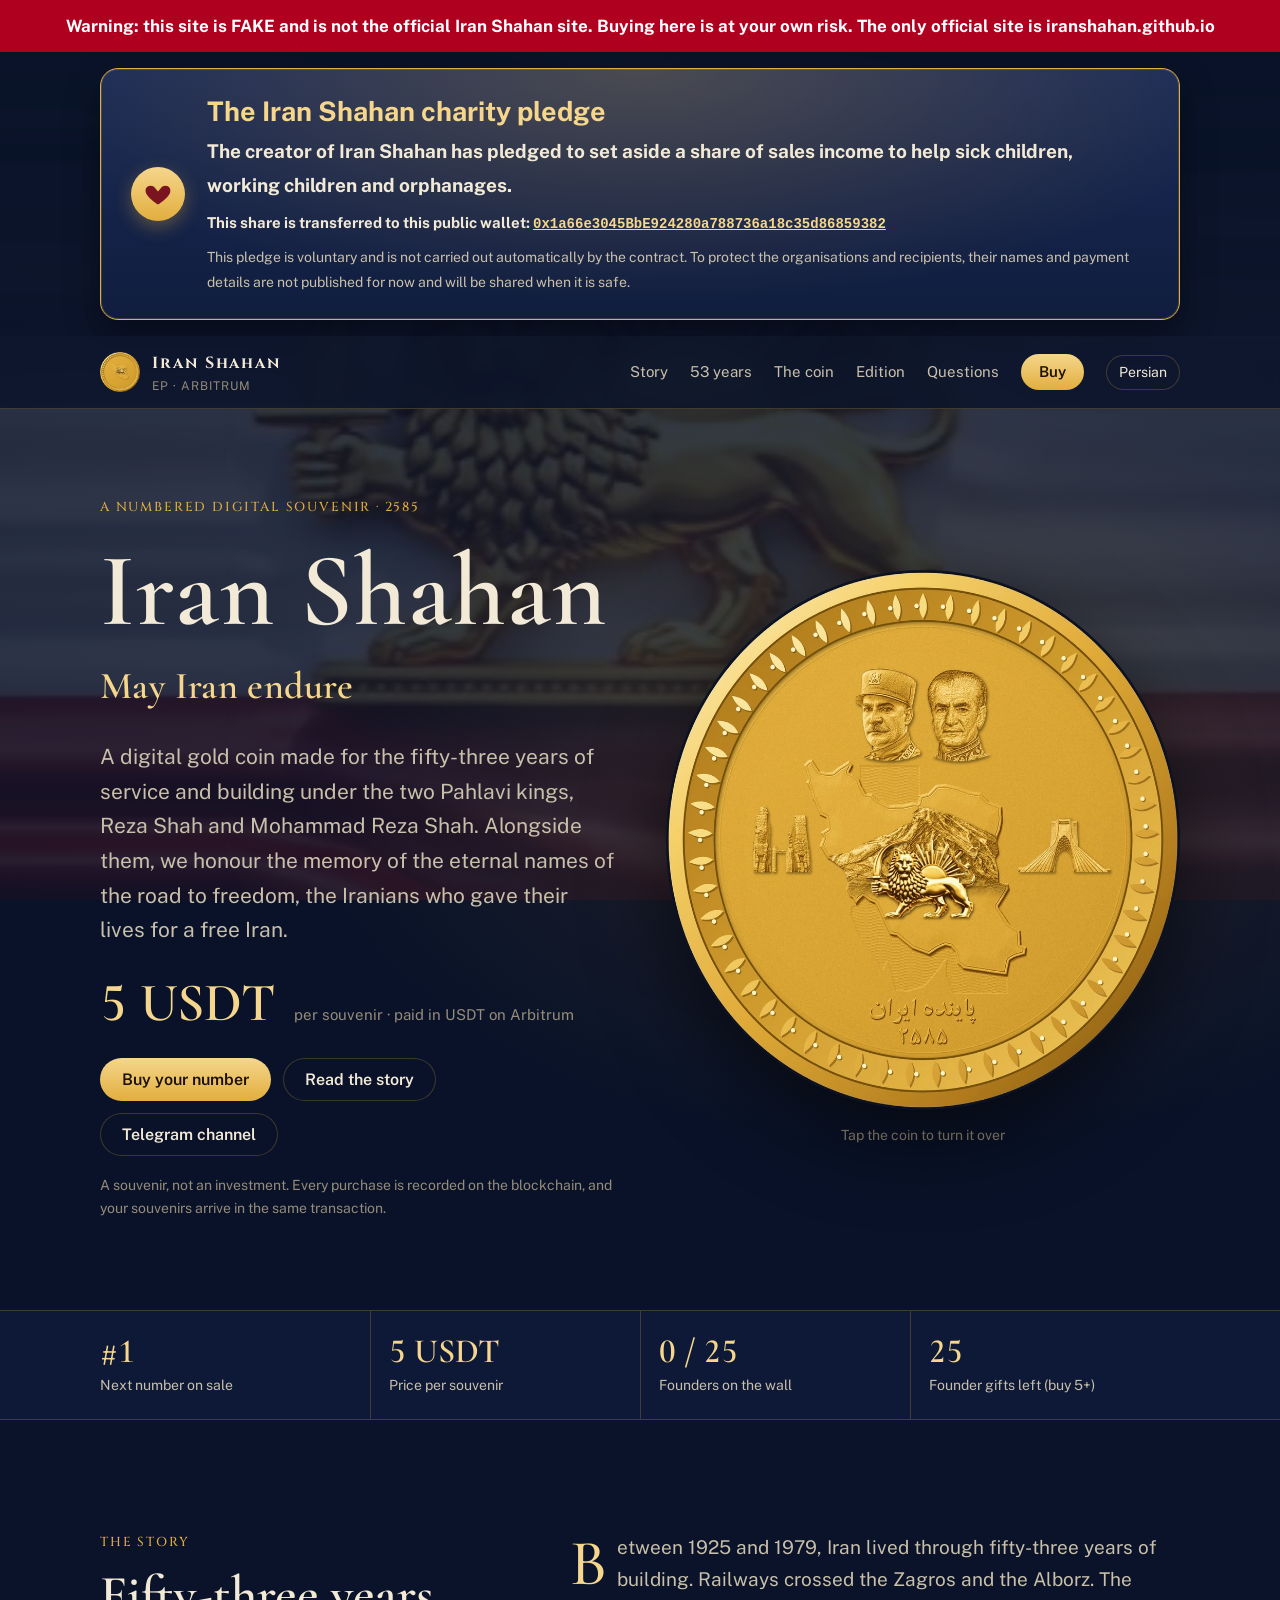
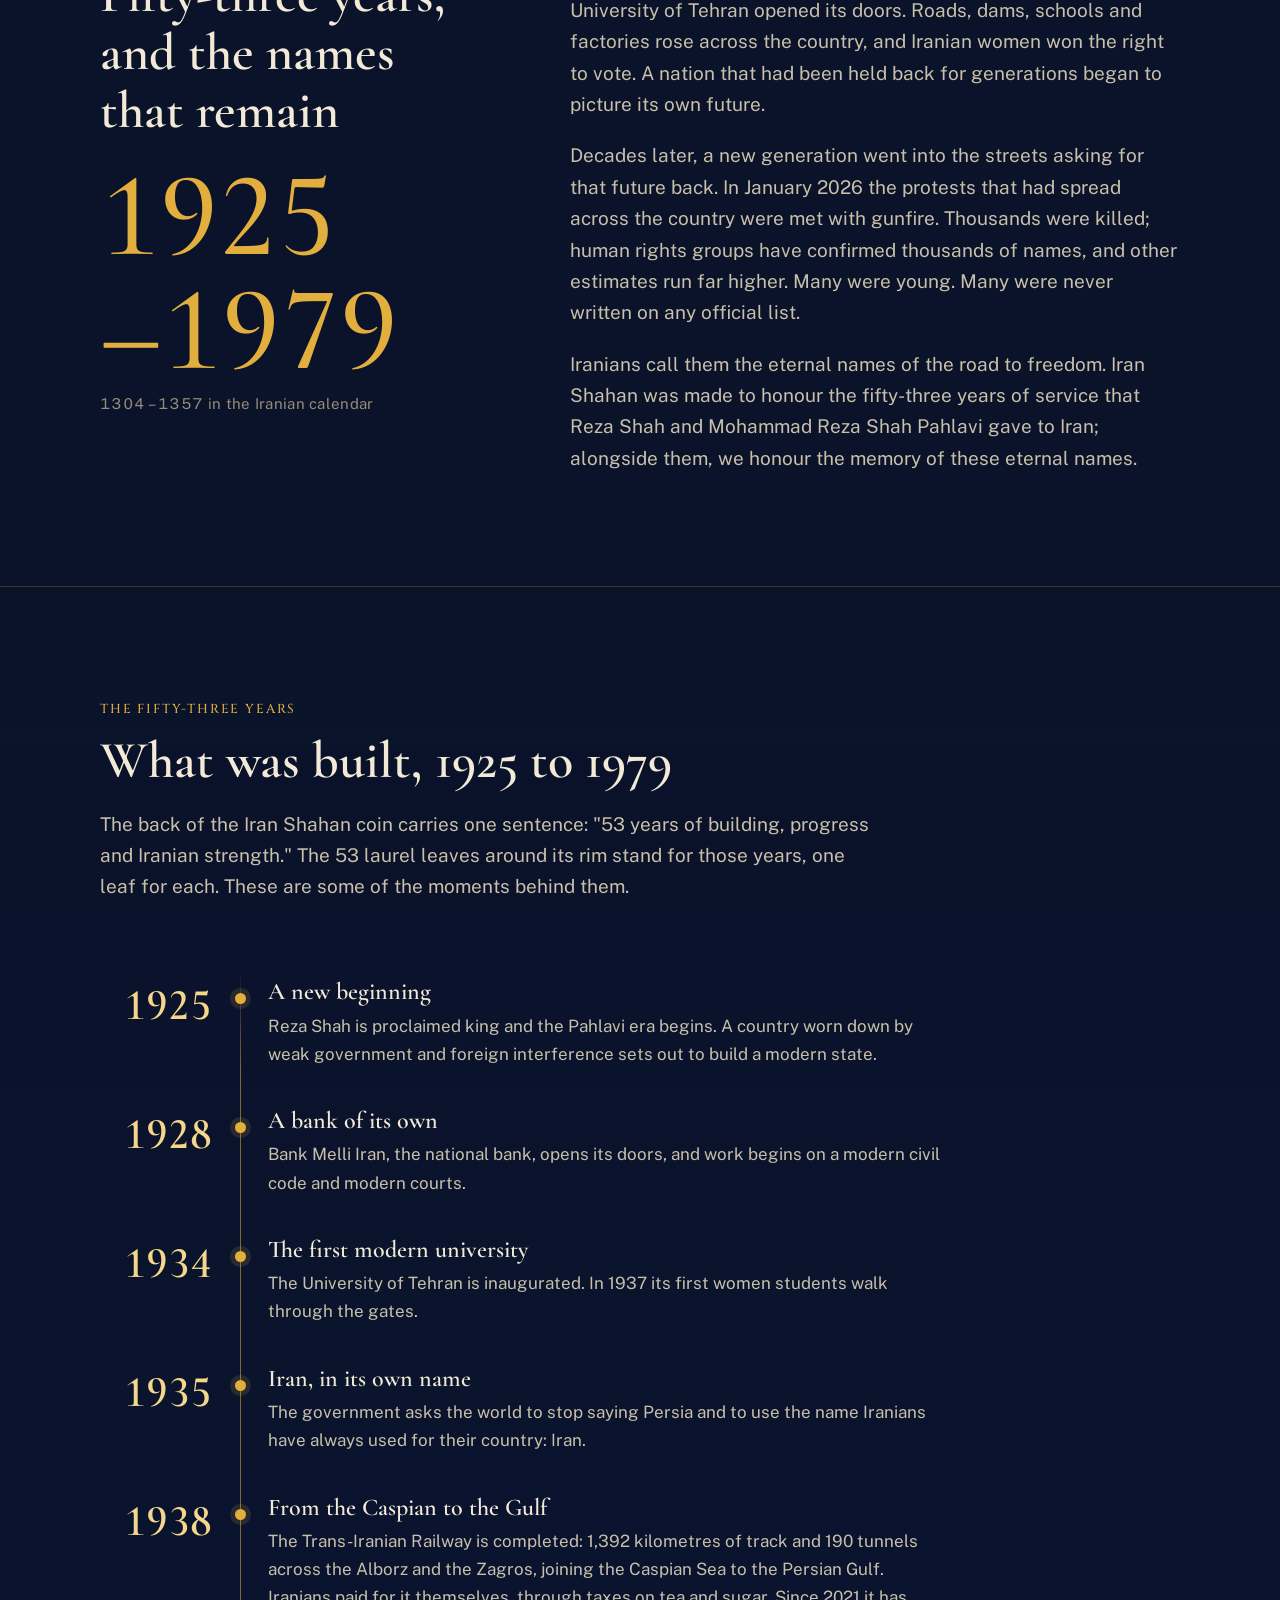
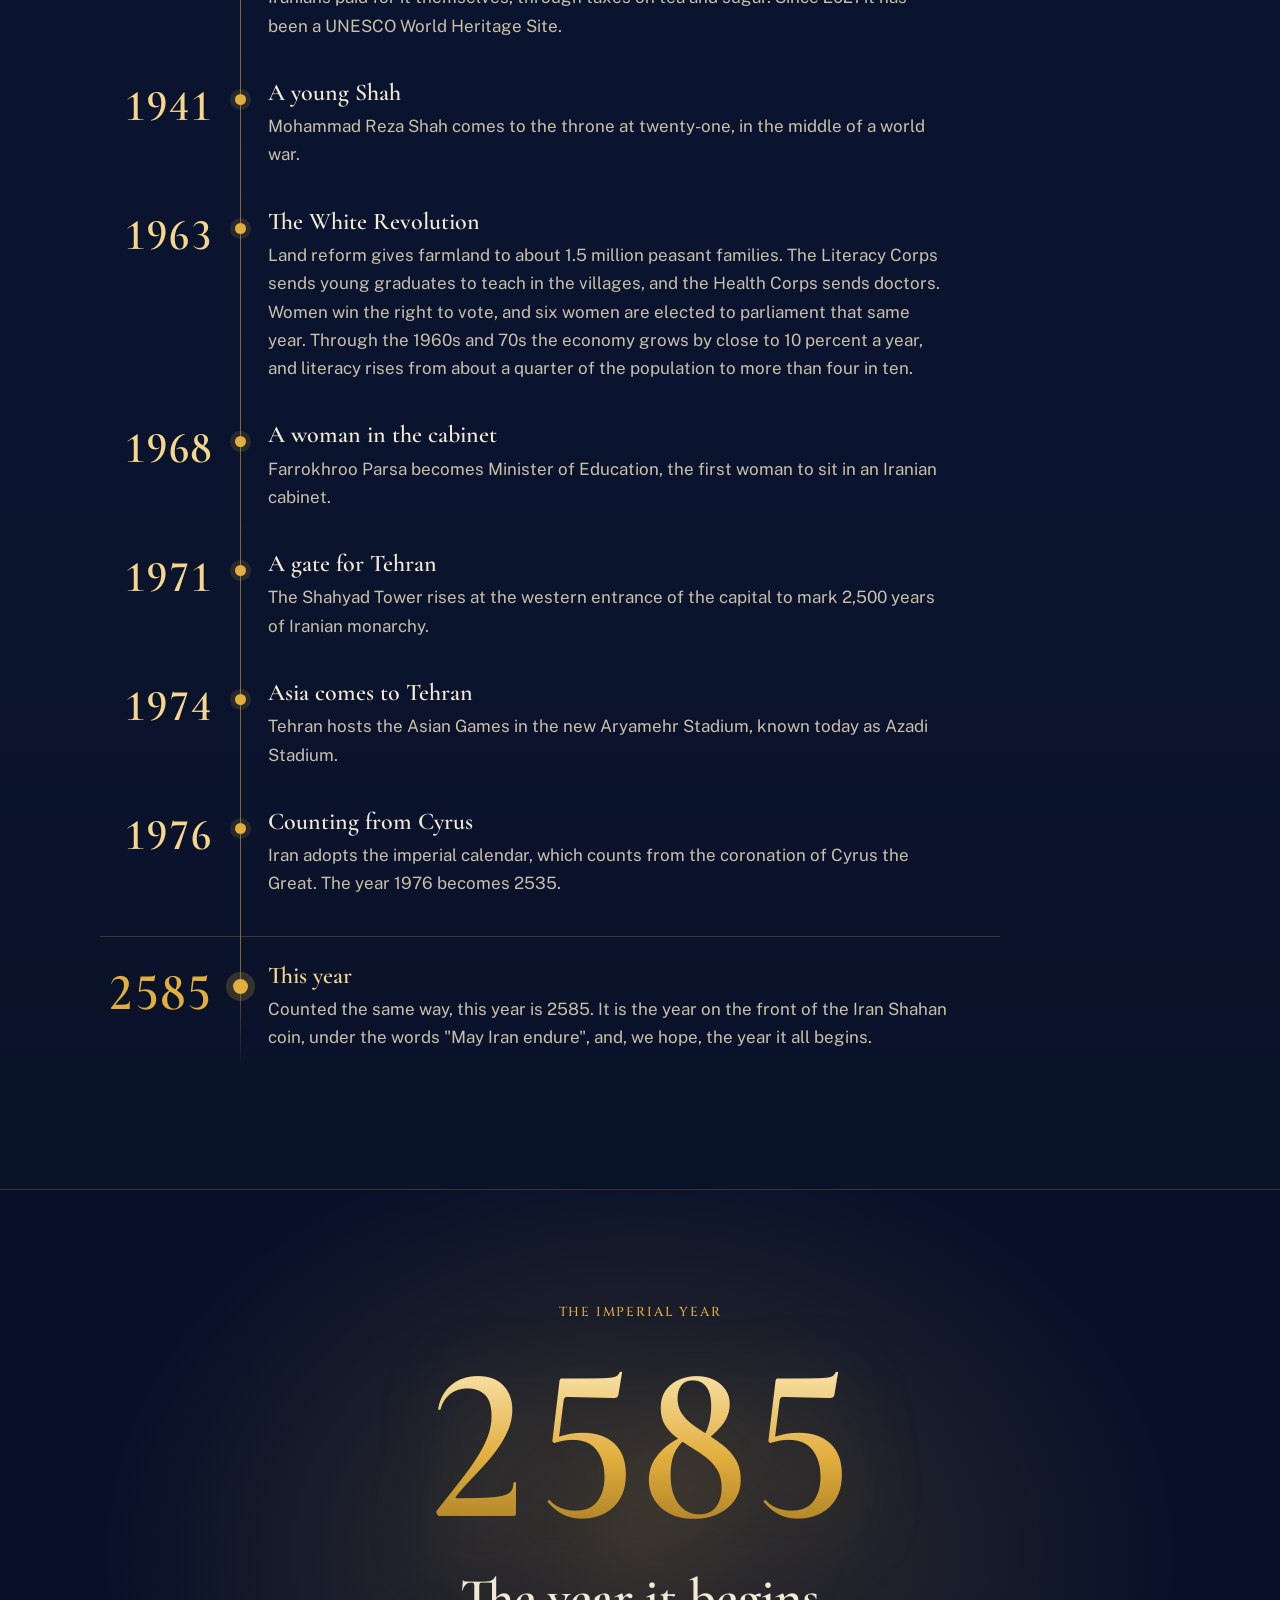
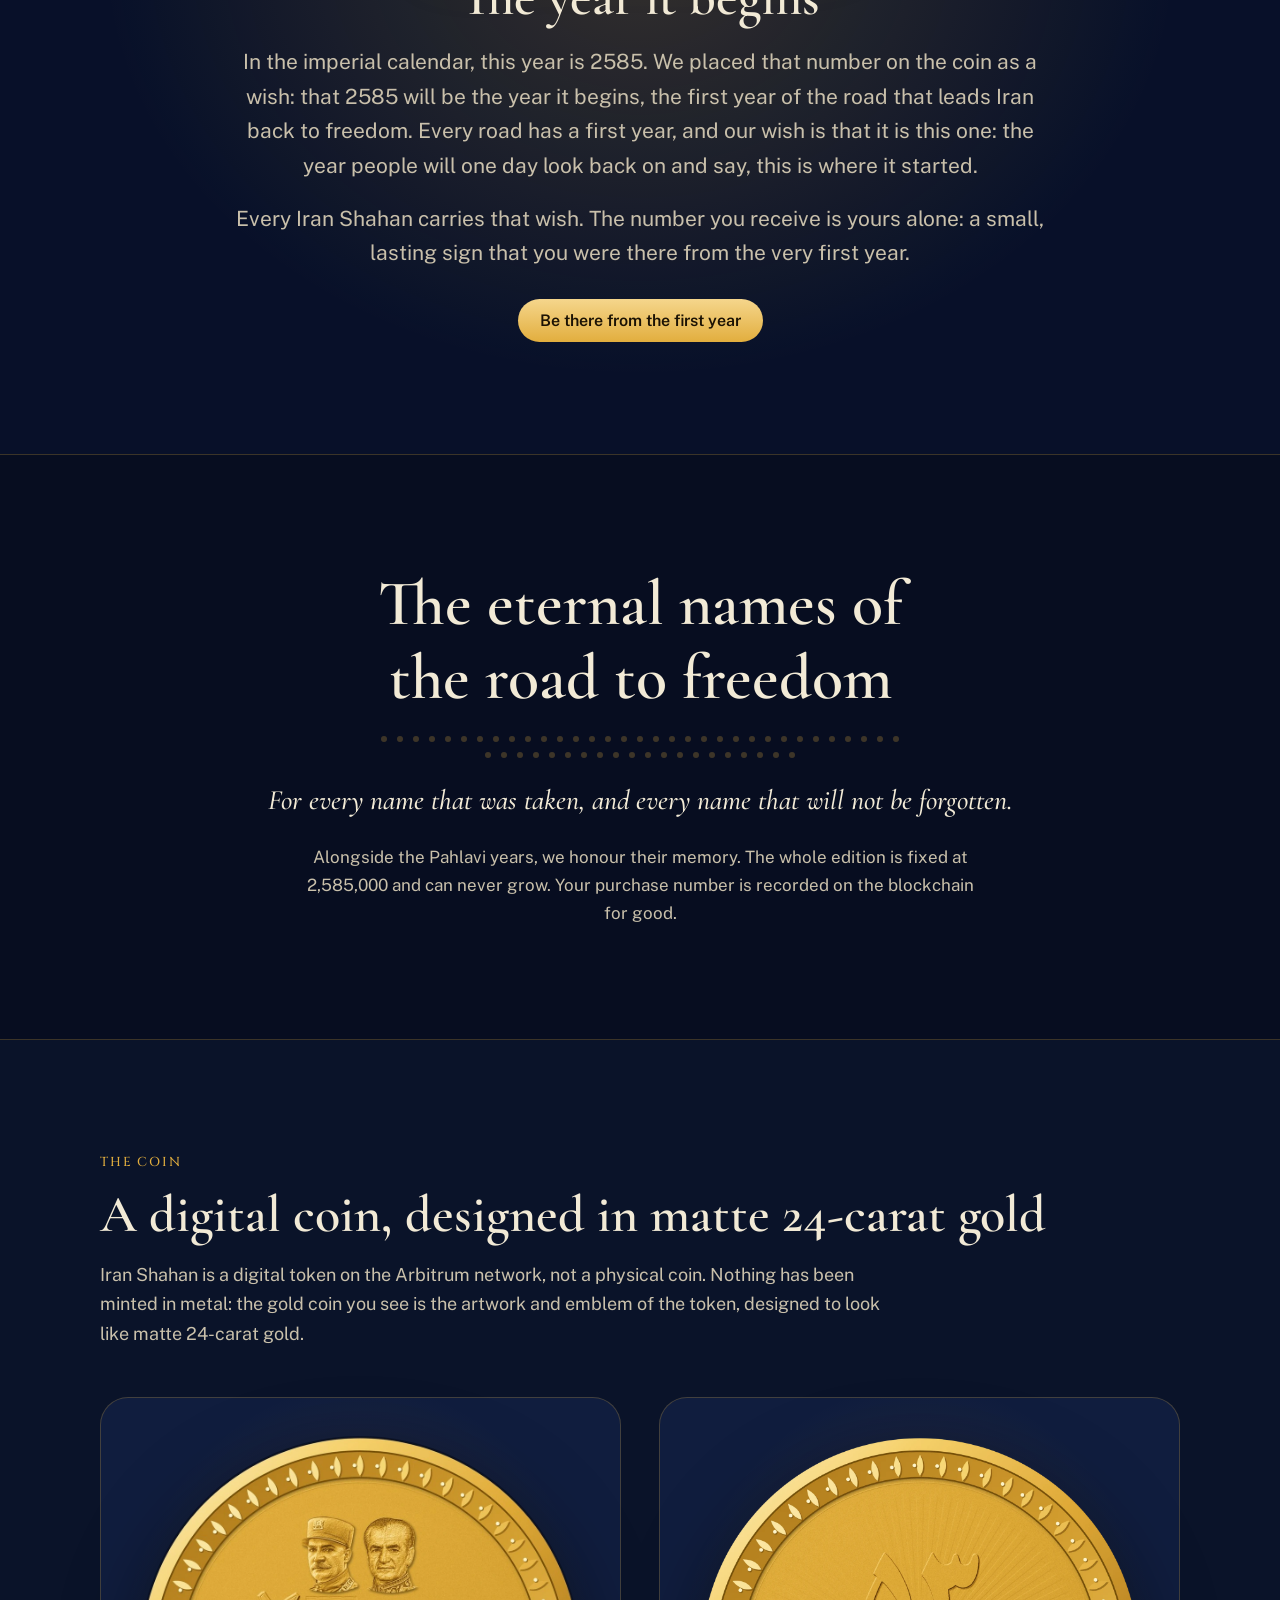
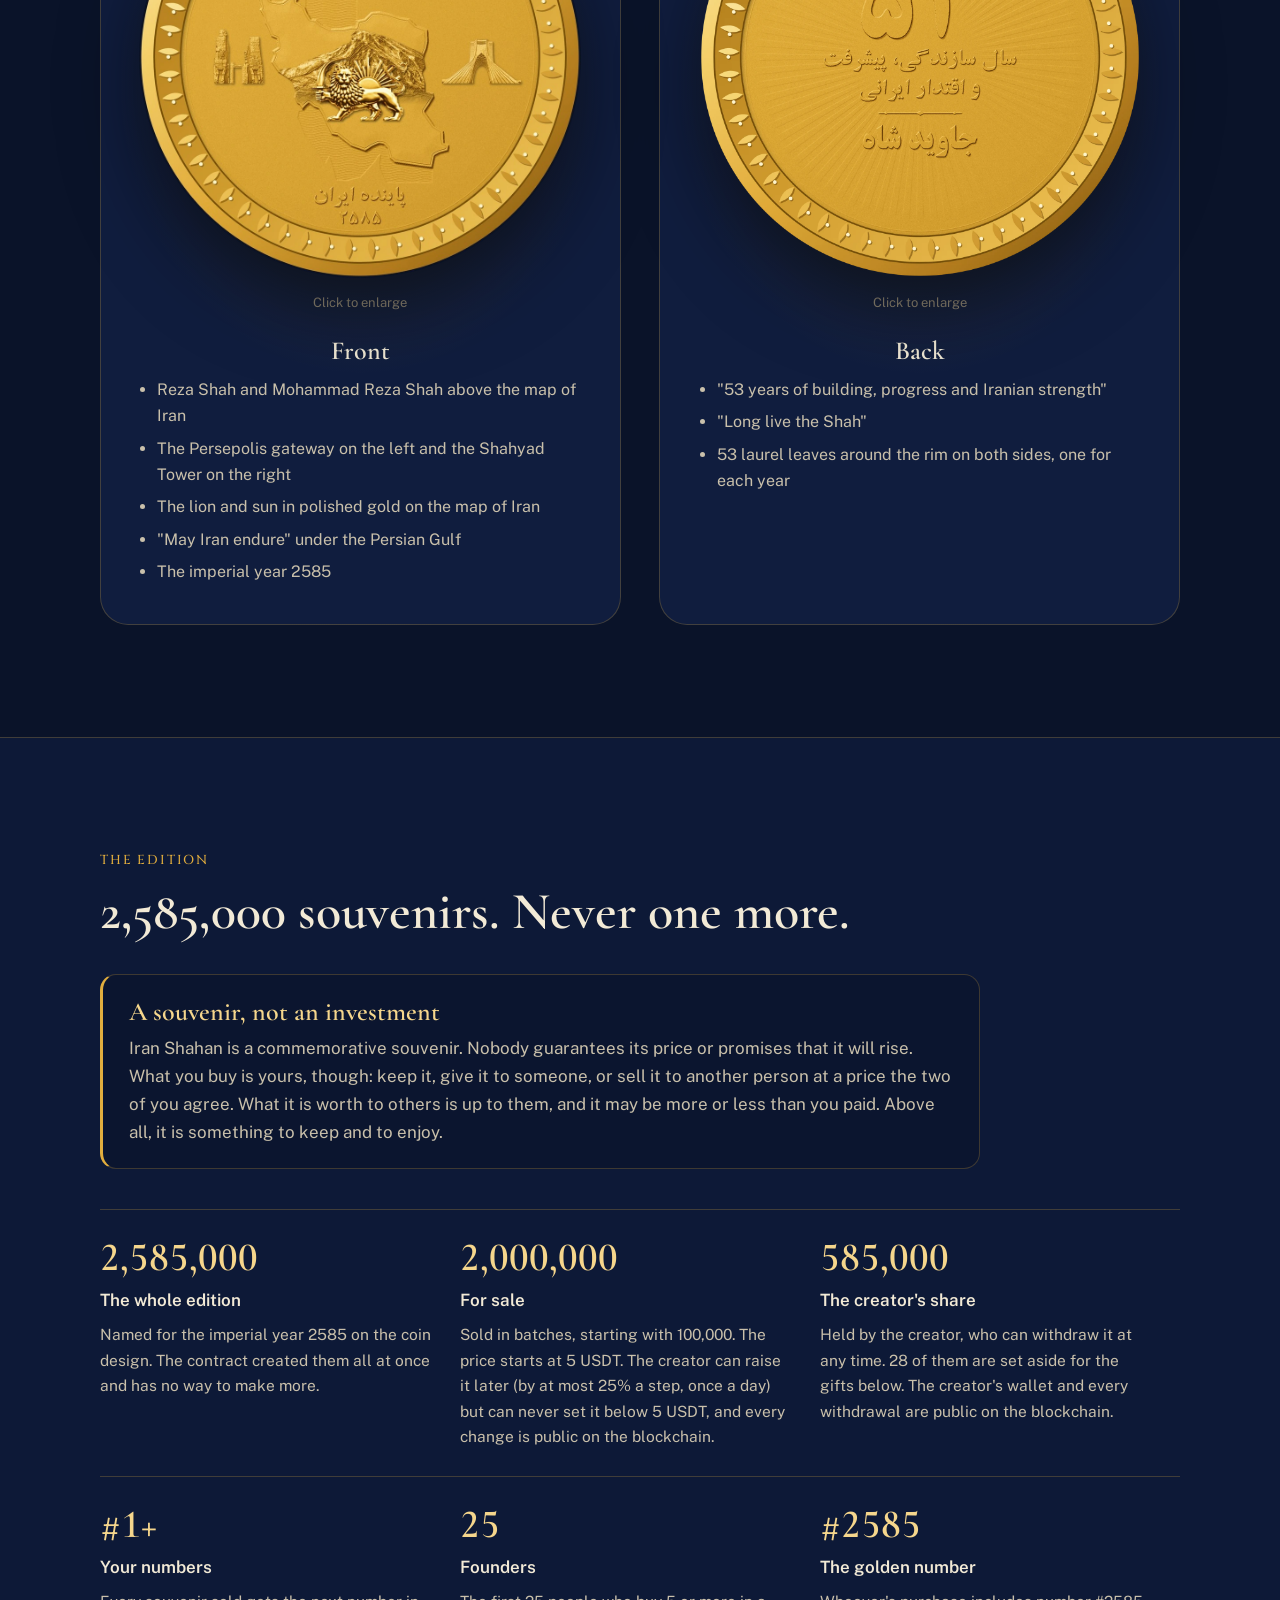
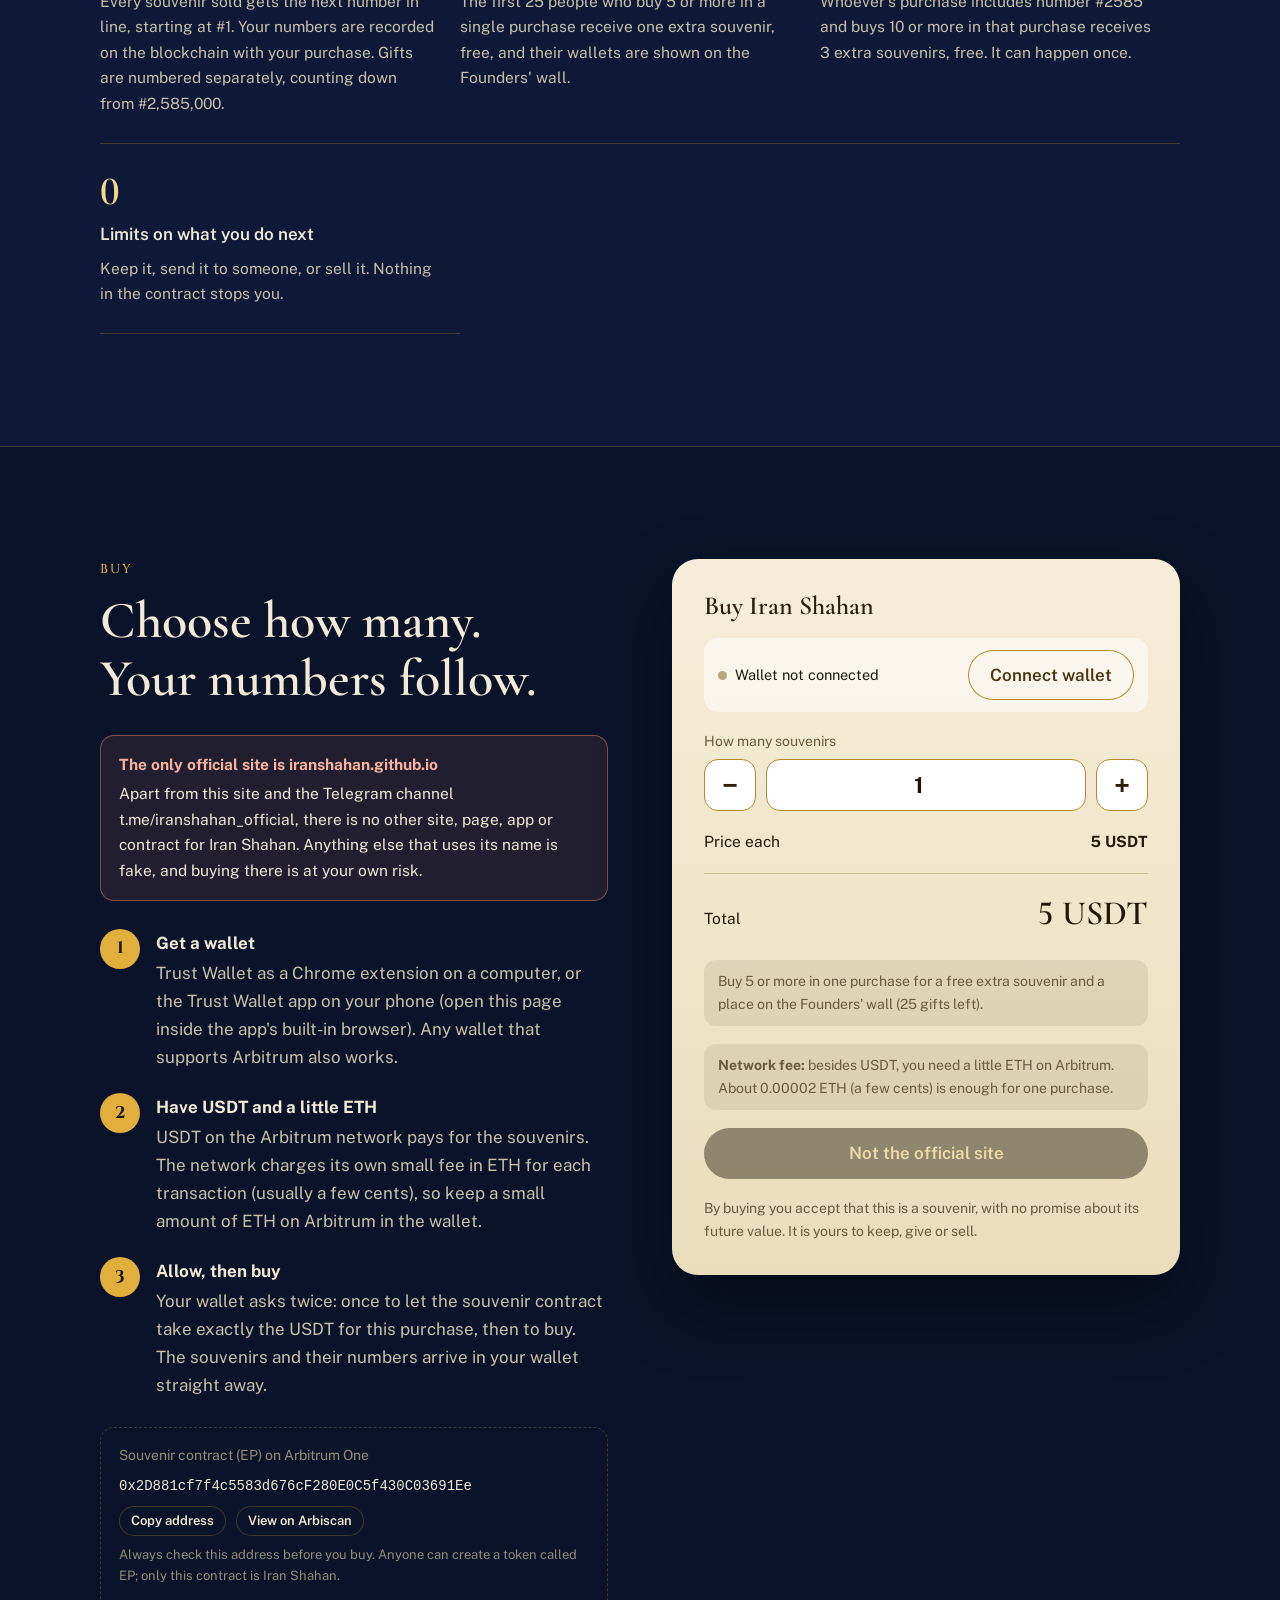
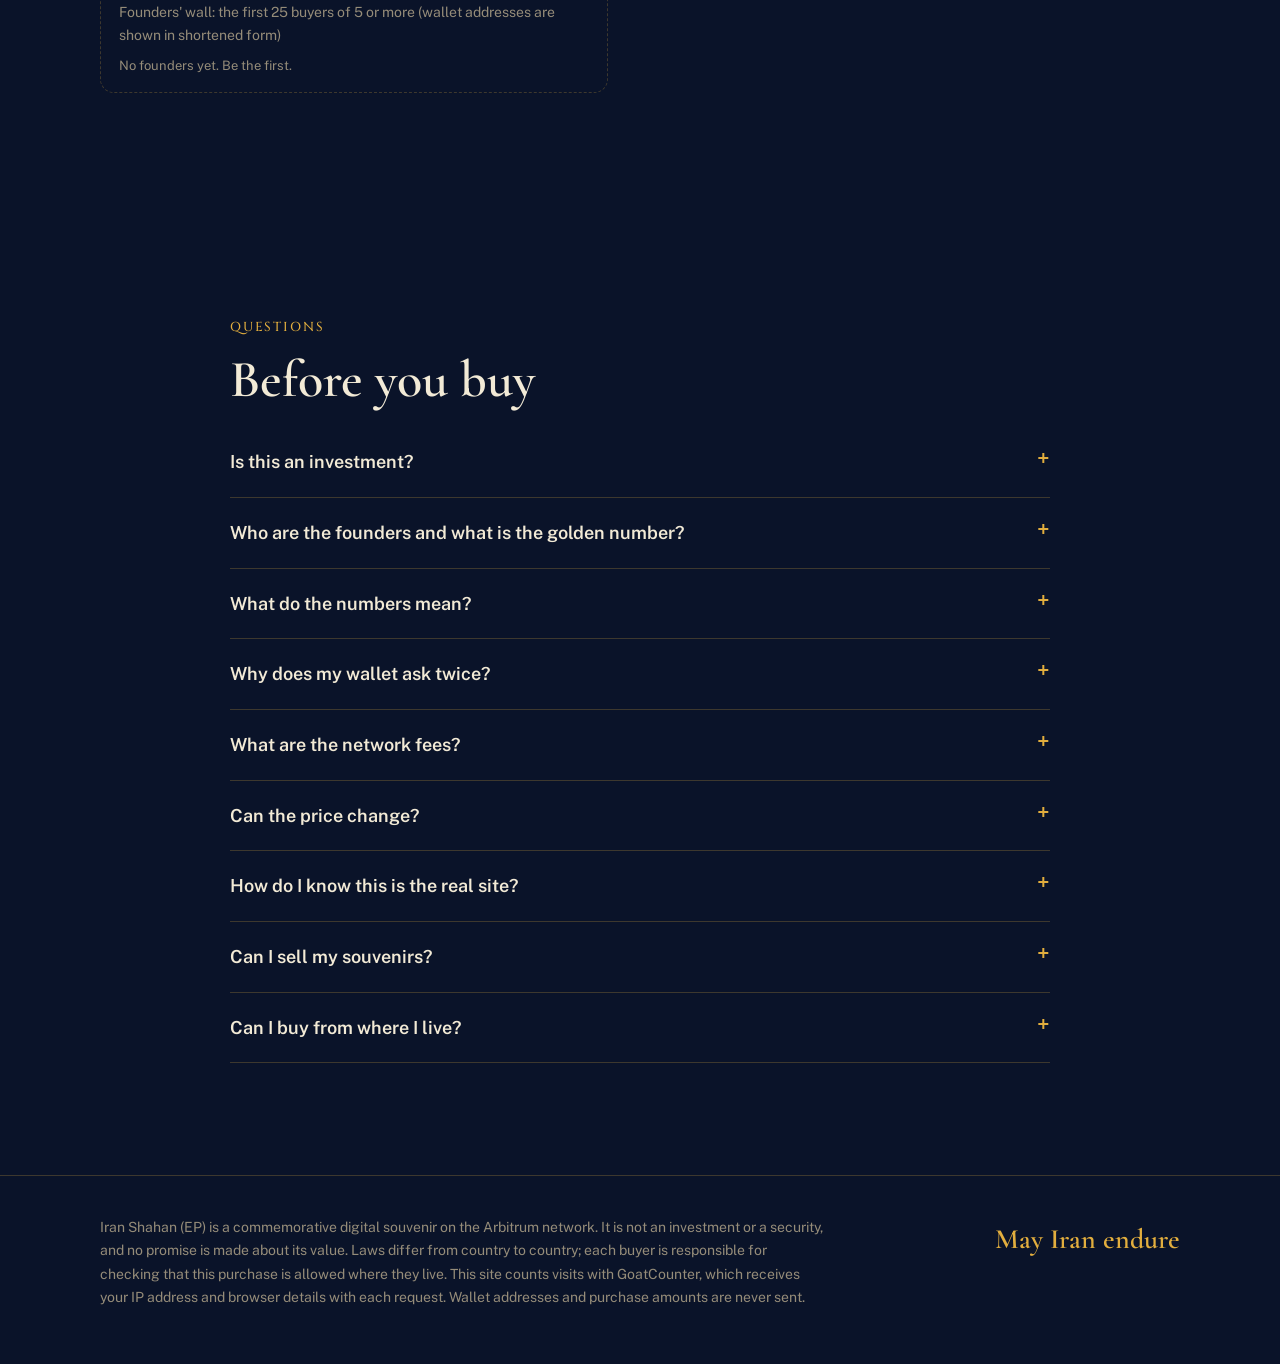
==== commit 9c33a55a: "Add files via upload" ====
--- a/index.html
+++ b/index.html
@@ -6,11 +6,11 @@
 <meta name="referrer" content="no-referrer">
 <meta name="viewport" content="width=device-width, initial-scale=1, viewport-fit=cover">
 <title>Iran Shahan</title>
-<meta name="description" content="Iran Shahan (EP): a numbered digital souvenir on Arbitrum. 53 years of building, in memory of the eternal names of the road to freedom.">
+<meta name="description" content="Iran Shahan (EP): a numbered digital souvenir on Arbitrum, made for the 53 years of service and building under Reza Shah and Mohammad Reza Shah Pahlavi, and honouring the memory of the eternal names of the road to freedom.">
 <link rel="icon" type="image/png" sizes="64x64" href="logo-64.png">
 <link rel="apple-touch-icon" href="logo-180.png">
 <meta property="og:title" content="Iran Shahan">
-<meta property="og:description" content="A numbered digital souvenir on Arbitrum. 53 years of building, in memory of the eternal names of the road to freedom.">
+<meta property="og:description" content="A numbered digital souvenir made for the 53 years of service and building under Reza Shah and Mohammad Reza Shah Pahlavi, honouring the memory of the eternal names of the road to freedom.">
 <meta property="og:image" content="logo-512.png">
 <link rel="alternate" hreflang="fa" href="fa.html">
 <script>
@@ -67,7 +67,7 @@
       <p class="caps">A numbered digital souvenir · 2585</p>
       <h1>Iran Shahan</h1>
       <p class="fa-line" style="font-family:var(--display);font-weight:600;font-size:clamp(26px,3.6vw,38px);letter-spacing:0.01em">May Iran endure</p>
-      <p class="lede">Fifty-three years of building, remembered in a digital gold coin. Made in memory of the eternal names of the road to freedom, the Iranians who gave their lives for a free Iran.</p>
+      <p class="lede">A digital gold coin made for the fifty-three years of service and building under the two Pahlavi kings, Reza Shah and Mohammad Reza Shah. Alongside them, we honour the memory of the eternal names of the road to freedom, the Iranians who gave their lives for a free Iran.</p>
       <div class="price-row">
         <span class="big num" id="heroPrice">5 USDT</span>
         <span class="small">per souvenir · paid in USDT on Arbitrum</span>
@@ -75,6 +75,7 @@
       <div class="ctas">
         <a class="btn btn-gold" href="#buy">Buy your number</a>
         <a class="btn btn-line" href="#story">Read the story</a>
+        <a class="btn btn-line" href="https://t.me/iranshahan_official" target="_blank" rel="noopener">Telegram channel</a>
       </div>
       <p class="fine">A souvenir, not an investment. Every purchase is recorded on the blockchain, and your souvenirs arrive in the same transaction.</p>
     </div>
@@ -109,7 +110,7 @@
     <div class="body">
       <p>Between 1925 and 1979, Iran lived through fifty-three years of building. Railways crossed the Zagros and the Alborz. The University of Tehran opened its doors. Roads, dams, schools and factories rose across the country, and Iranian women won the right to vote. A nation that had been held back for generations began to picture its own future.</p>
       <p>Decades later, a new generation went into the streets asking for that future back. In January 2026 the protests that had spread across the country were met with gunfire. Thousands were killed; human rights groups have confirmed thousands of names, and other estimates run far higher. Many were young. Many were never written on any official list.</p>
-      <p>Iranians call them the eternal names of the road to freedom. Iran Shahan was made so that both are remembered together: the years in which Iran was built, and the people who died believing it could be free again.</p>
+      <p>Iranians call them the eternal names of the road to freedom. Iran Shahan was made to honour the fifty-three years of service that Reza Shah and Mohammad Reza Shah Pahlavi gave to Iran; alongside them, we honour the memory of these eternal names.</p>
     </div>
   </div>
 </section>
@@ -185,12 +186,12 @@
   </div>
 </section>
 
-<section class="memorial" aria-label="In memory of the eternal names of the road to freedom">
+<section class="memorial" aria-label="Honouring the eternal names of the road to freedom">
   <div class="wrap">
     <p style="font-family:var(--display);font-weight:600;font-size:clamp(36px,6.4vw,64px);line-height:1.15;color:var(--ink);margin:0;text-wrap:balance">The eternal names of the road to freedom</p>
     <div class="candle-row" aria-hidden="true" id="candles"></div>
     <p class="lead">For every name that was taken, and every name that will not be forgotten.</p>
-    <p class="note">Iran Shahan is a souvenir in their memory. The whole edition is fixed at 2,585,000 and can never grow. Your purchase number is recorded on the blockchain for good.</p>
+    <p class="note">Alongside the Pahlavi years, we honour their memory. The whole edition is fixed at 2,585,000 and can never grow. Your purchase number is recorded on the blockchain for good.</p>
   </div>
 </section>
 
@@ -259,7 +260,7 @@
     <div>
       <p class="caps">Buy</p>
       <h2 style="margin-top:12px">Choose how many. Your numbers follow.</h2>
-      <div class="iran-warn" role="note"><b>The only official site is iranshahan.github.io</b>There is no other site, page, app or contract for Iran Shahan. Anything else that uses its name is fake, and buying there is at your own risk.</div>
+      <div class="iran-warn" role="note"><b>The only official site is iranshahan.github.io</b>Apart from this site and the Telegram channel t.me/iranshahan_official, there is no other site, page, app or contract for Iran Shahan. Anything else that uses its name is fake, and buying there is at your own risk.</div>
       <ol class="steps">
         <li><span class="n">1</span><div><b>Get a wallet</b>Trust Wallet as a Chrome extension on a computer, or the Trust Wallet app on your phone (open this page inside the app's built-in browser). Any wallet that supports Arbitrum also works.</div></li>
         <li><span class="n">2</span><div><b>Have USDT and a little ETH</b>USDT on the Arbitrum network pays for the souvenirs. The network charges its own small fee in ETH for each transaction (usually a few cents), so keep a small amount of ETH on Arbitrum in the wallet.</div></li>
@@ -297,6 +298,7 @@
       <div class="line"><span>Price each</span><b class="num" id="dPrice">5 USDT</b></div>
       <div class="line total"><span>Total</span><b class="num" id="dTotal">5 USDT</b></div>
       <div class="gift-hint" id="giftHint">Buying 5 or more: you get one extra souvenir free while gifts last.</div>
+      <div class="gift-hint off"><b>Network fee:</b> besides USDT, you need a little ETH on Arbitrum. About 0.00002 ETH (a few cents) is enough for one purchase.</div>
       <div class="progress" id="progress" hidden><span id="pg1">1 · Allow USDT</span><span id="pg2">2 · Buy</span></div>
       <button class="btn btn-dark" type="button" id="buyBtn" disabled>Connect your wallet to buy</button>
       <button class="btn btn-soft" type="button" id="faucetBtn" hidden>Get 100 test dollars (testnet only)</button>
@@ -317,7 +319,7 @@
     <details><summary>Why does my wallet ask twice?</summary><p>The first request lets the souvenir contract take exactly the USDT for this purchase. The second is the purchase. If you buy again later for the same total or less, you may only see the second request.</p></details>
     <details><summary>What are the network fees?</summary><p>Arbitrum charges a small fee in ETH for every transaction. It goes to the network, not to the creator. It is usually a few cents and can rise when the network is busy. One purchase costs about the same fee whether you buy 1 souvenir or 50. The wallet shows the fee before you confirm.</p></details>
     <details><summary>Can the price change?</summary><p>The creator can raise the price (at most 25% a step, once a day) but never set it below 5 USDT. If the price changes between opening this page and confirming in your wallet, the purchase stops and nothing is charged.</p></details>
-    <details><summary>How do I know this is the real site?</summary><p>The only official site is iranshahan.github.io, and the only official contract is the one shown on this page. There is no other site, app, group or seller for Iran Shahan. Anything else is fake, and buying there is at your own risk.</p></details>
+    <details><summary>How do I know this is the real site?</summary><p>The only official site is iranshahan.github.io, and the only official contract is the one shown on this page. The only official channel is t.me/iranshahan_official. There is no other site, app, group or seller for Iran Shahan. Anything else is fake, and buying there is at your own risk.</p></details>
     <details><summary>Can I sell my souvenirs?</summary><p>Yes. EP is an ordinary Arbitrum token: the contract puts no limits on it and takes nothing from later sales. You can send it to anyone, or sell it directly to another person at whatever price you agree between you. There is no official marketplace and no promise that someone will want to buy, so only buy what you would be happy to keep.</p></details>
     <details><summary>Can I buy from where I live?</summary><p>Rules on digital tokens and on payments differ from country to country. Please check what applies where you live before you buy. If you are not sure, it is better not to buy. The decision, and the responsibility for it, are yours.</p></details>
   </div>
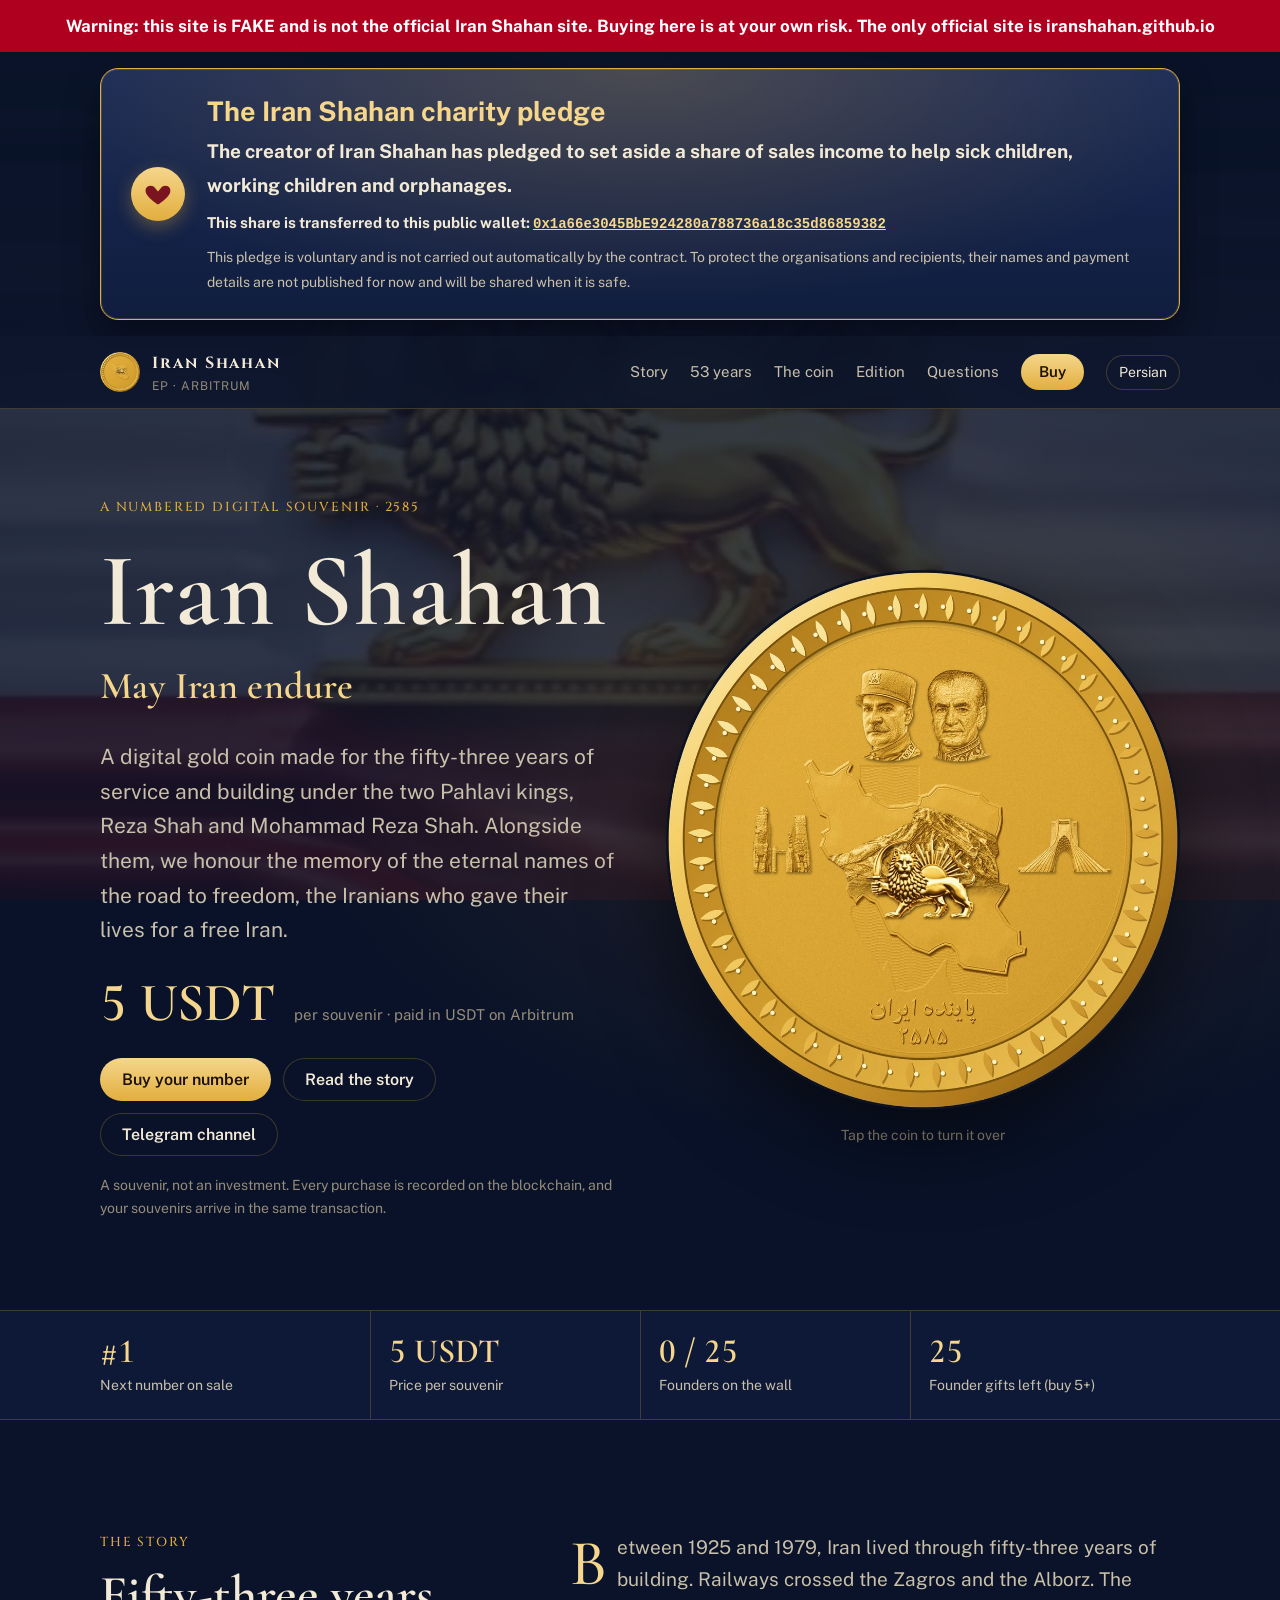
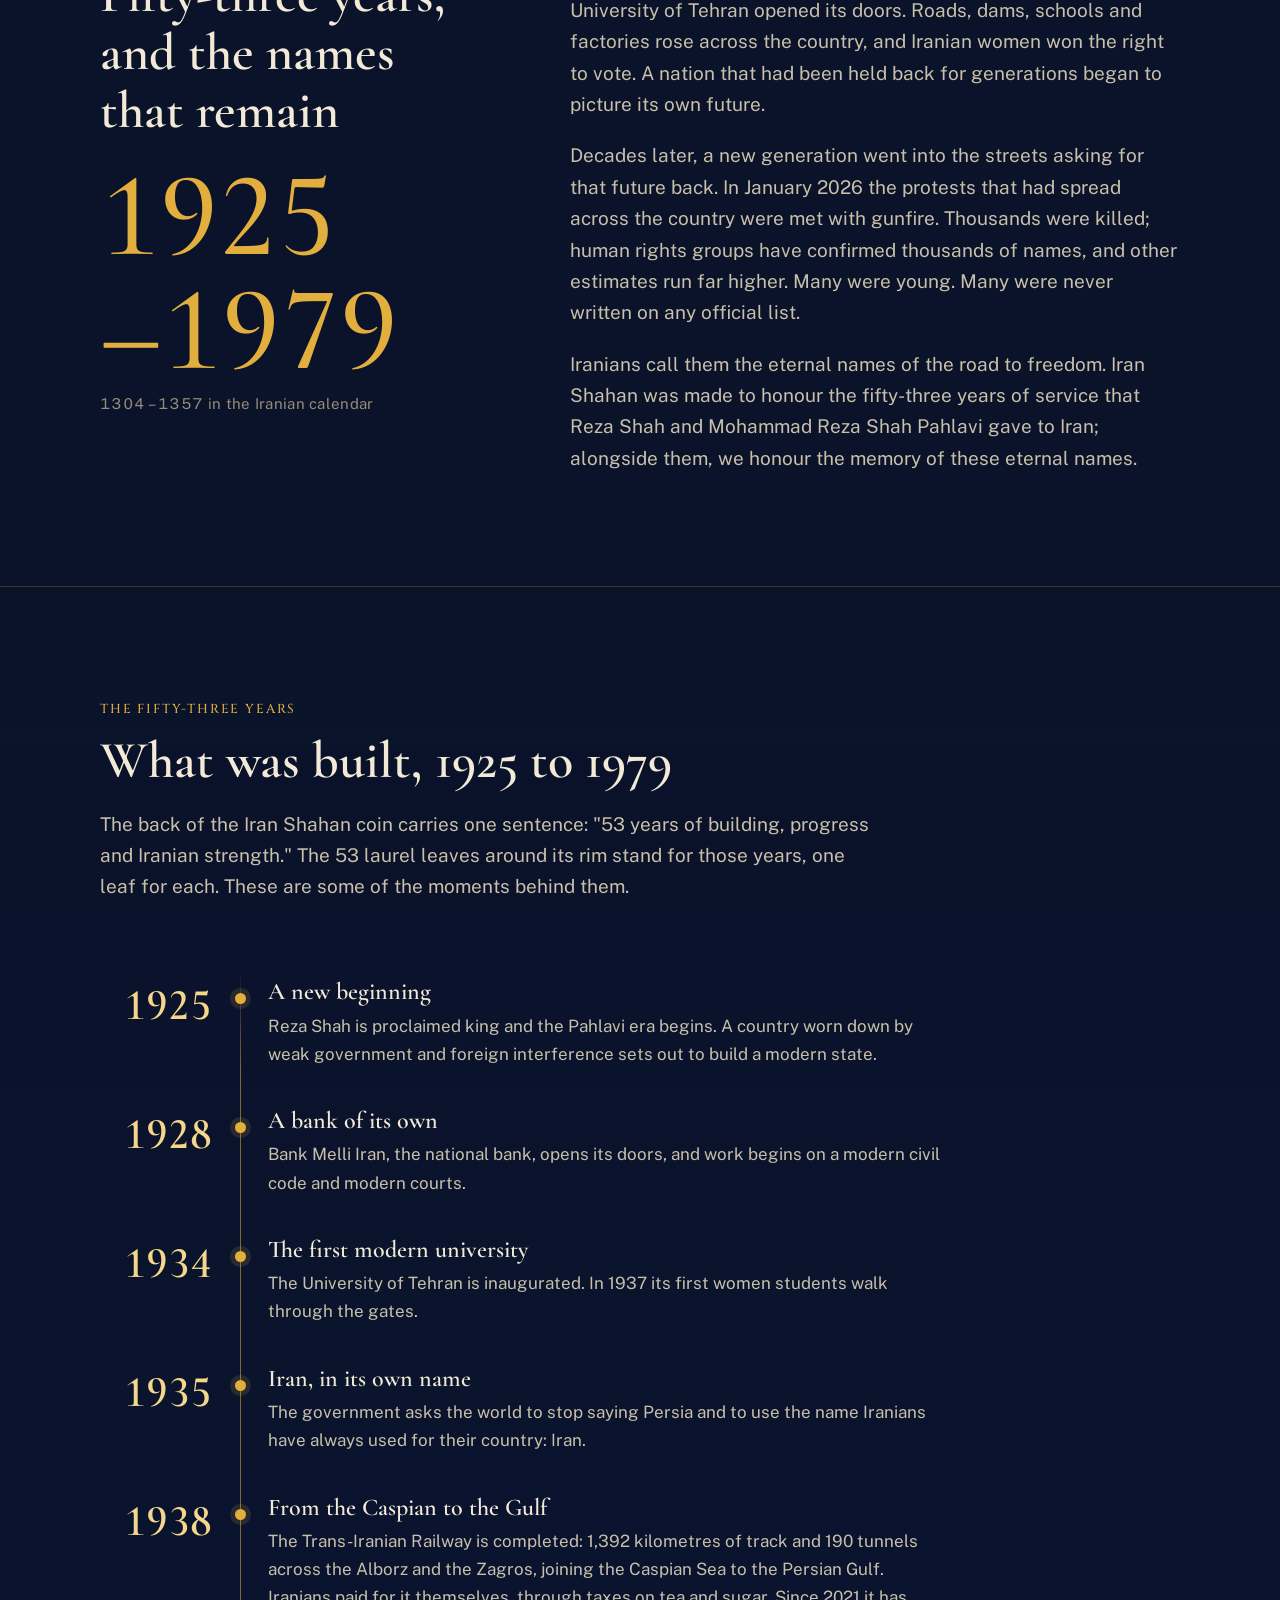
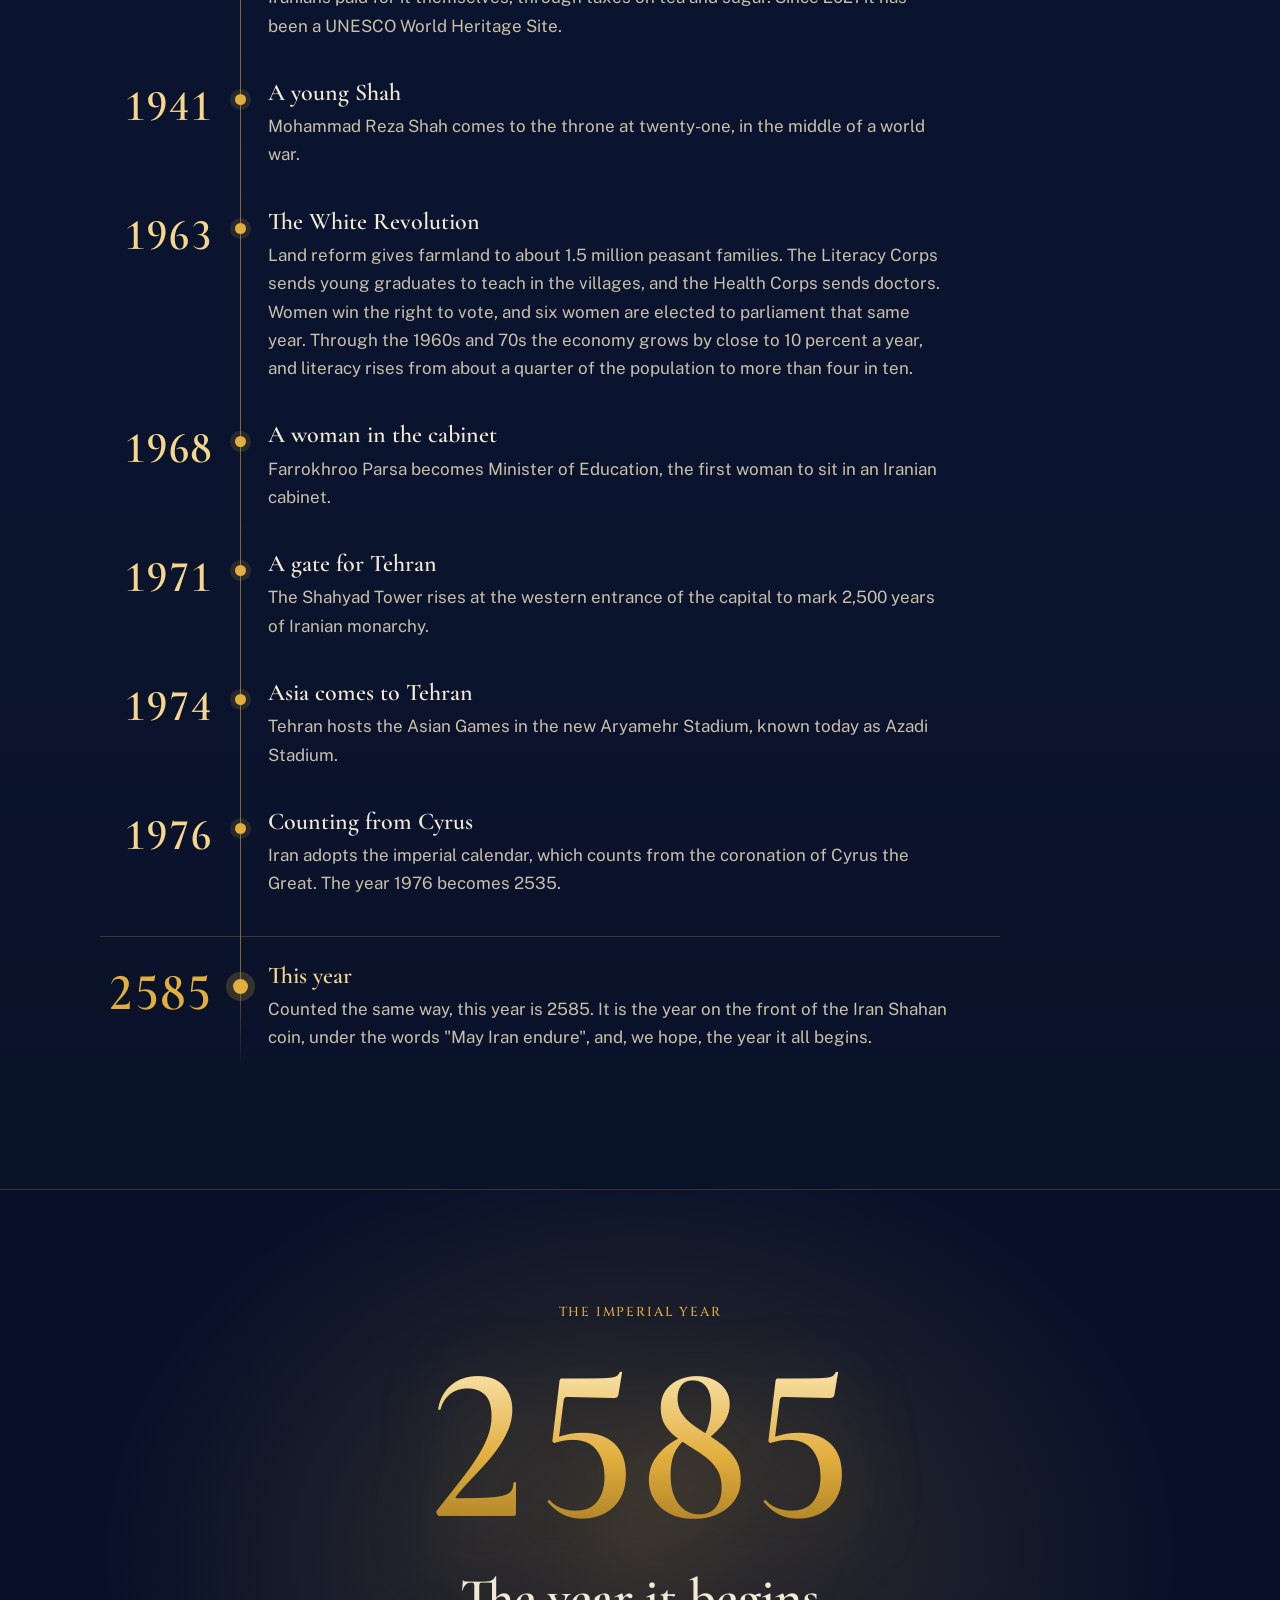
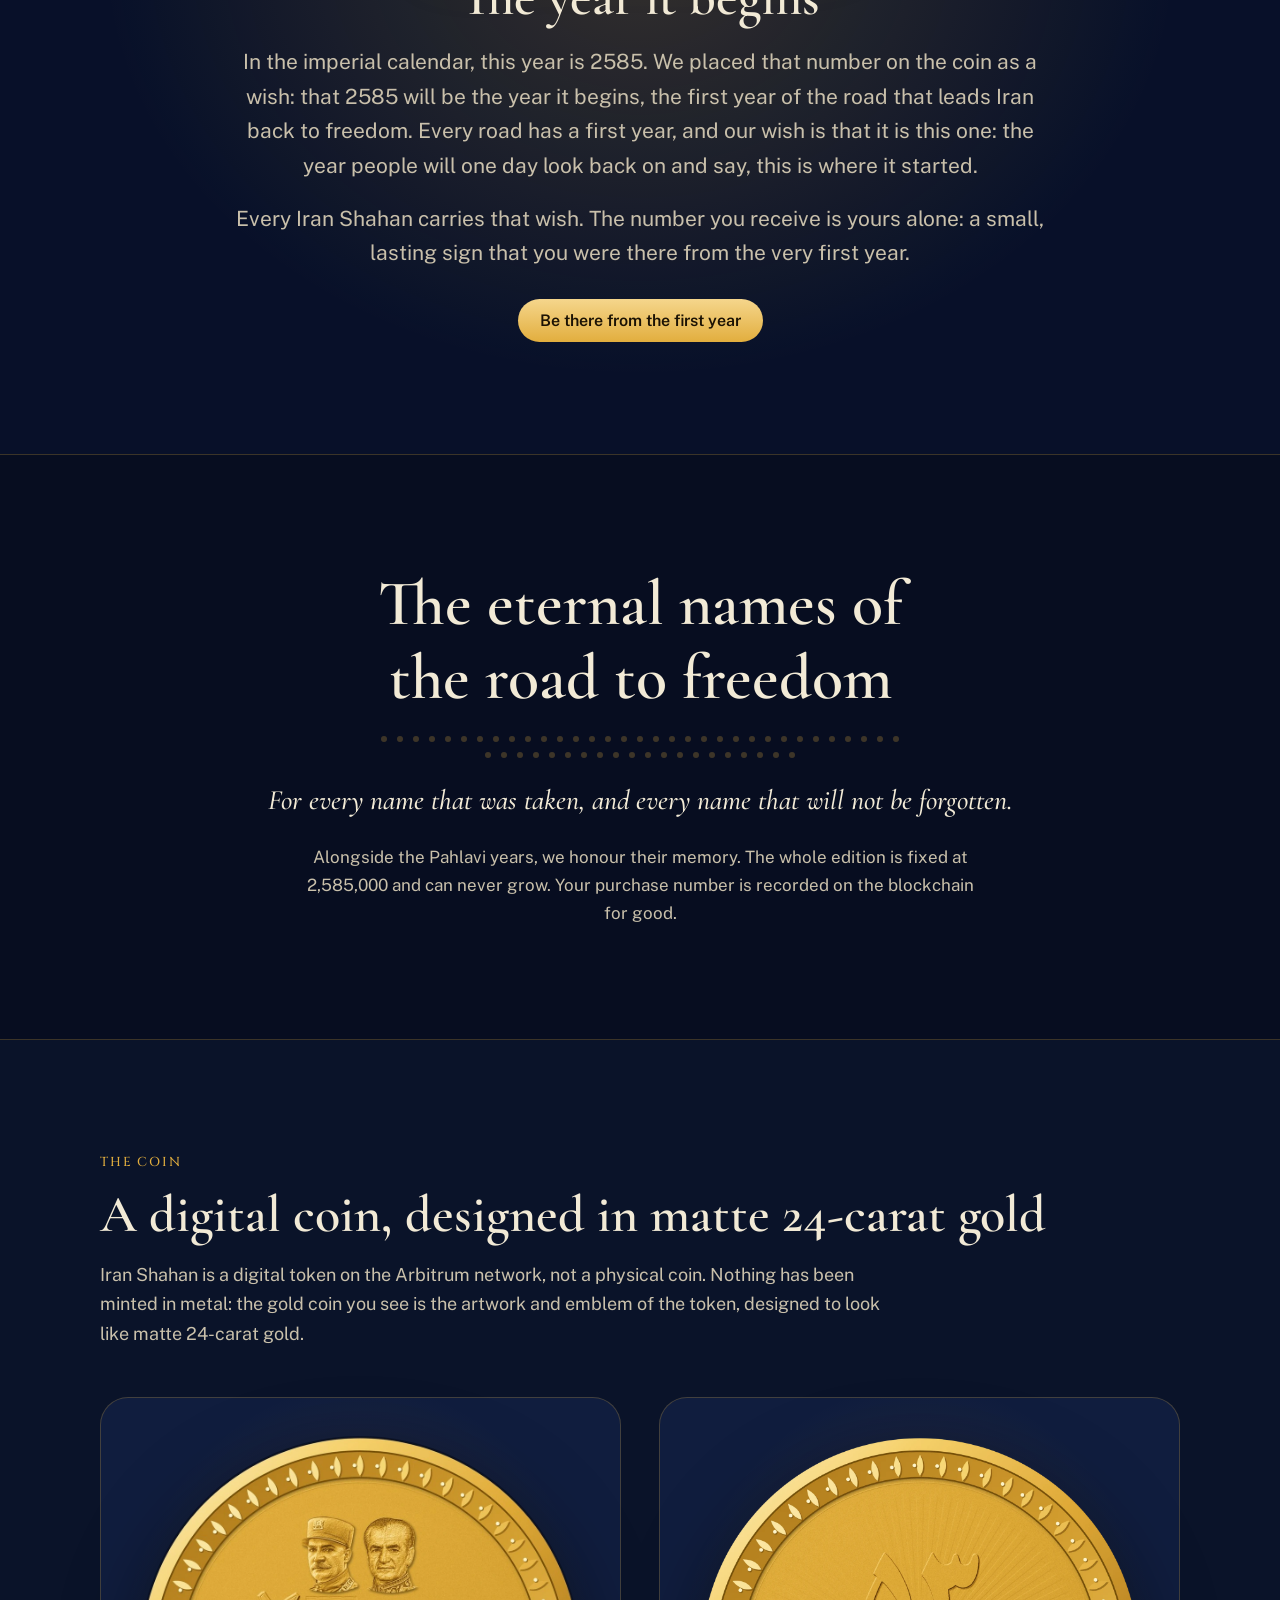
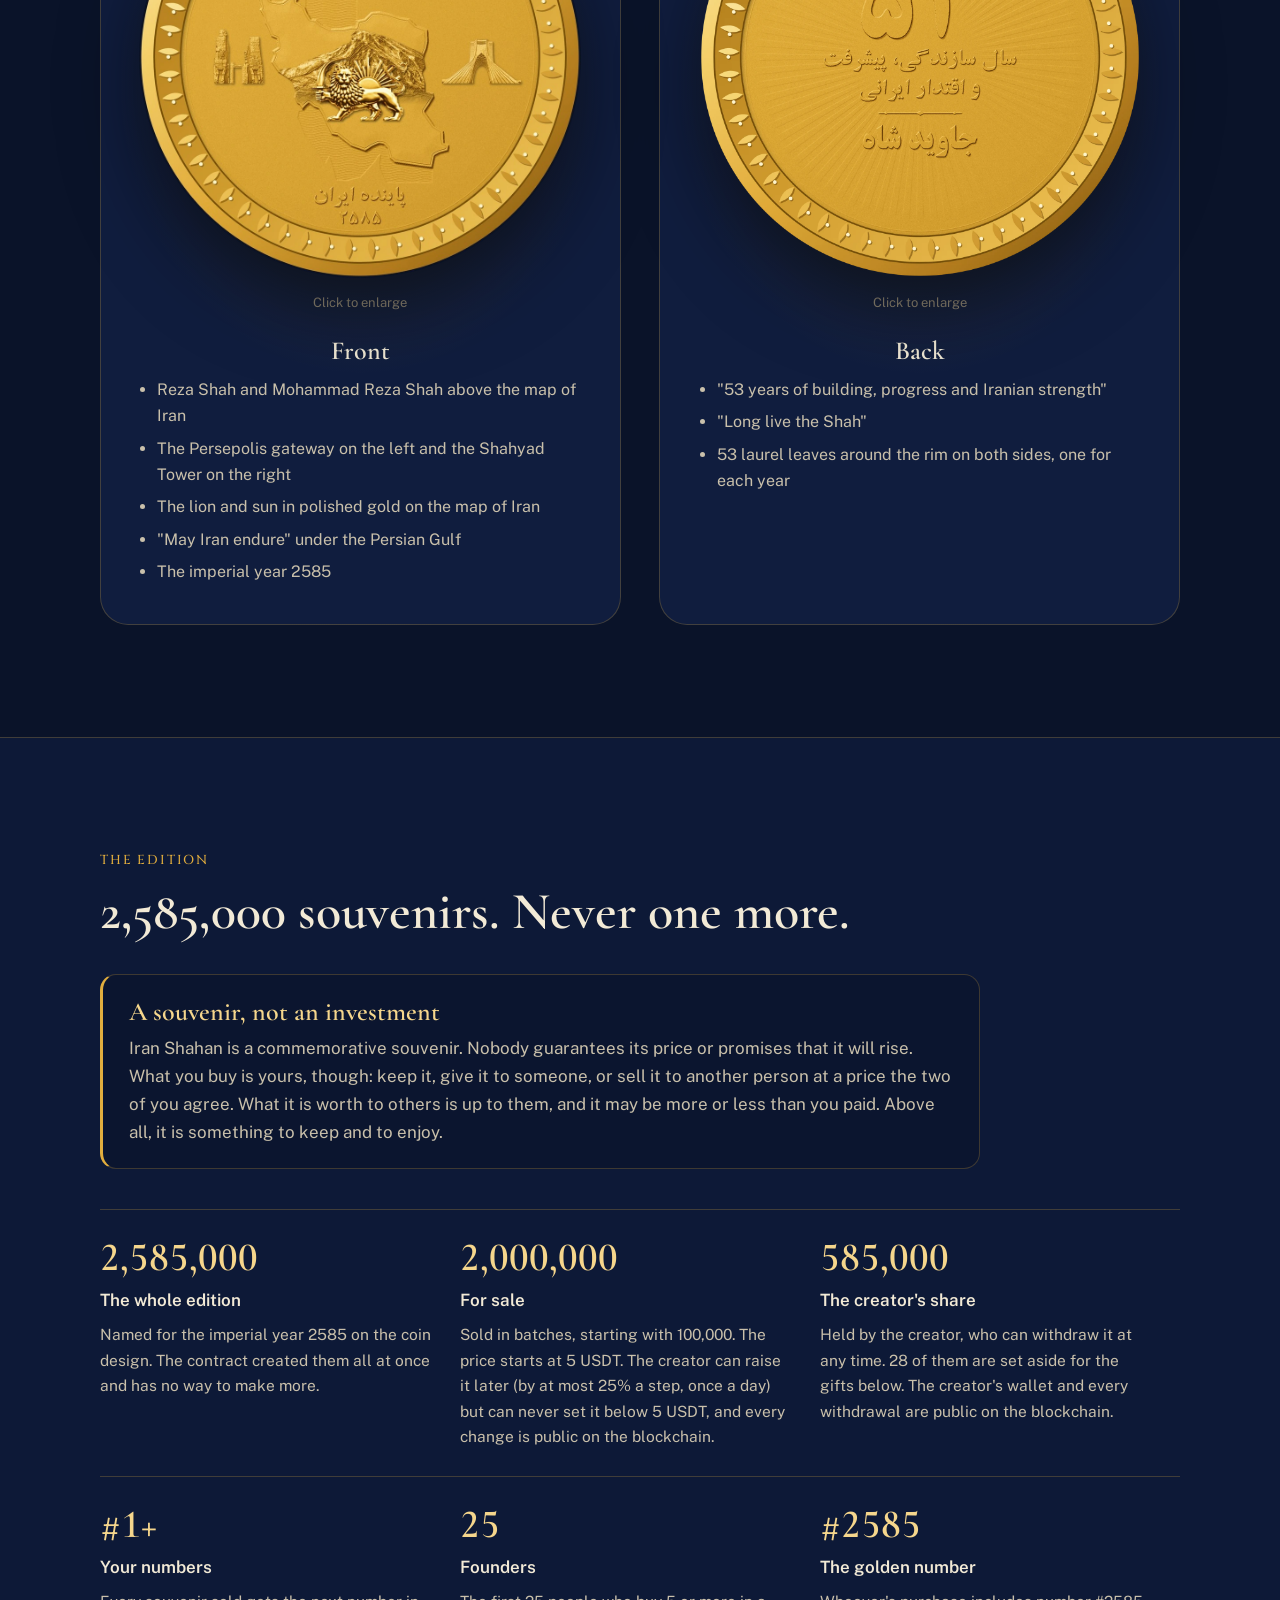
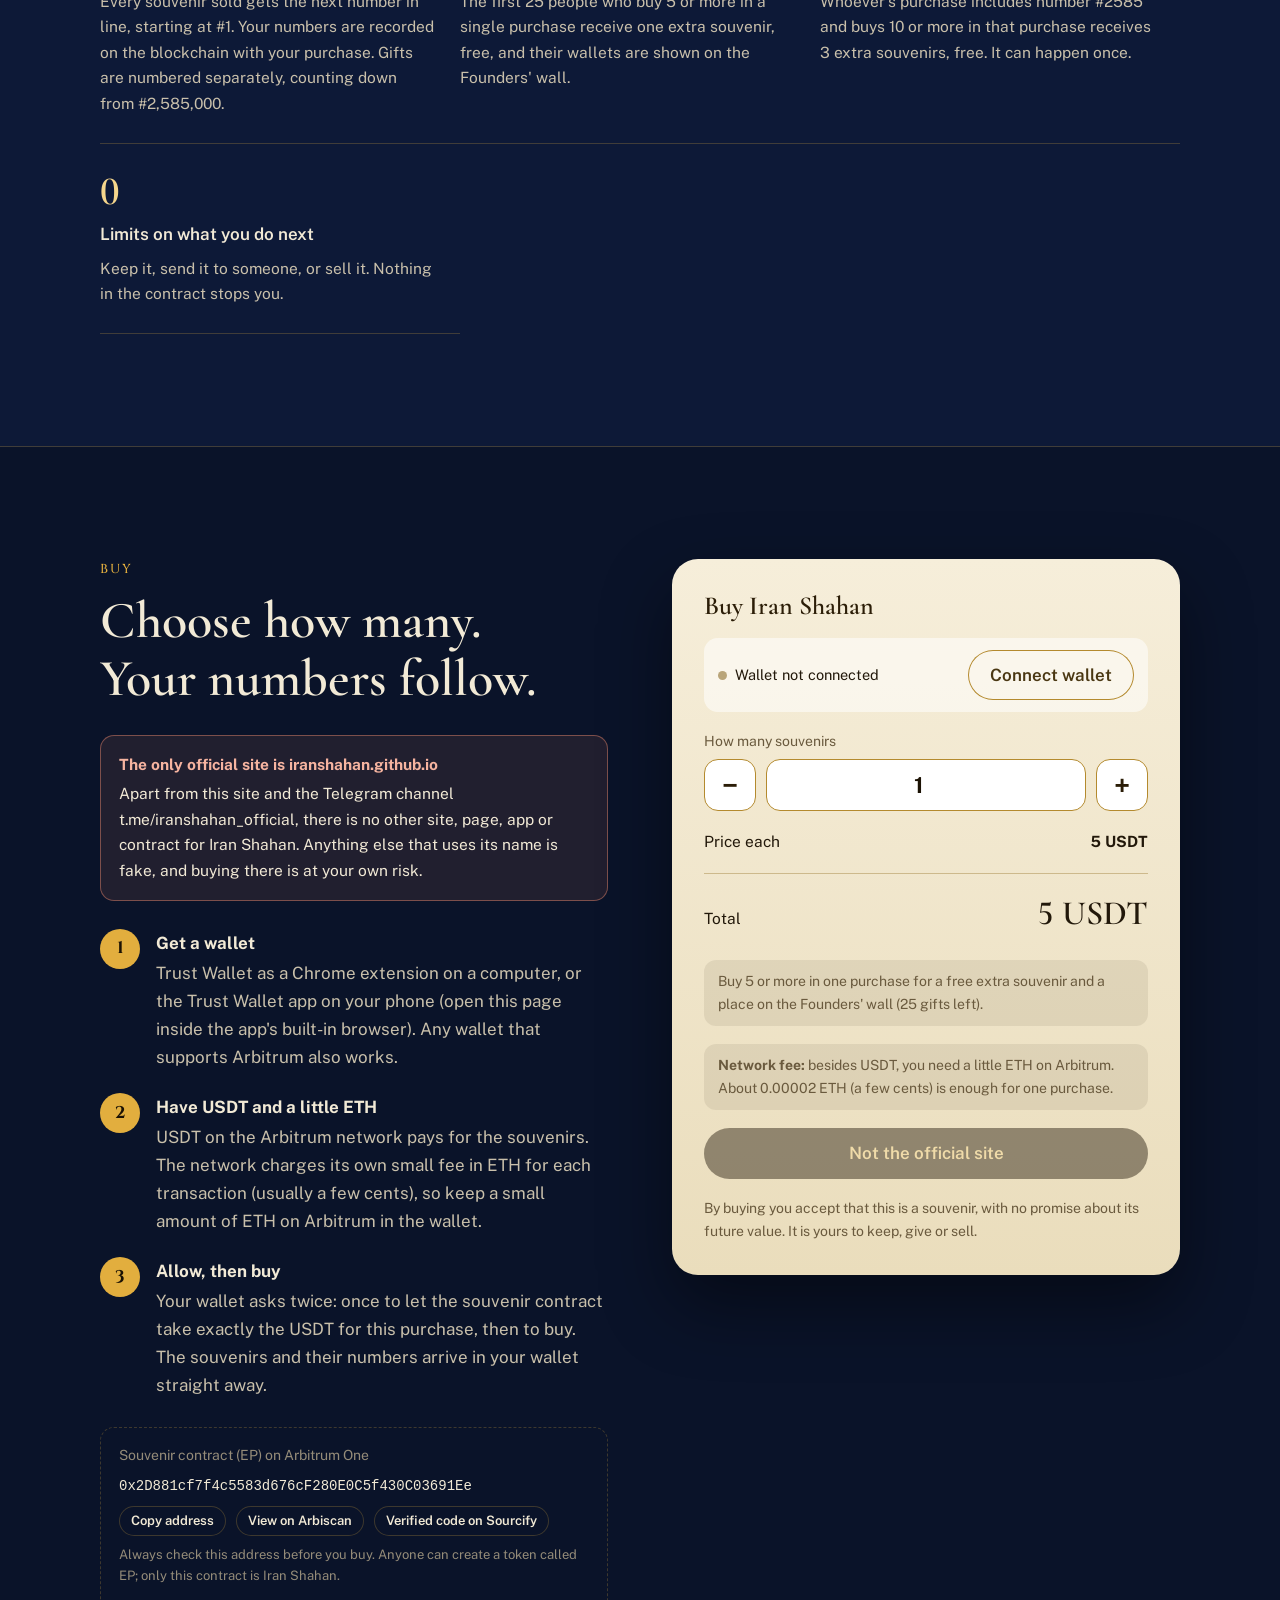
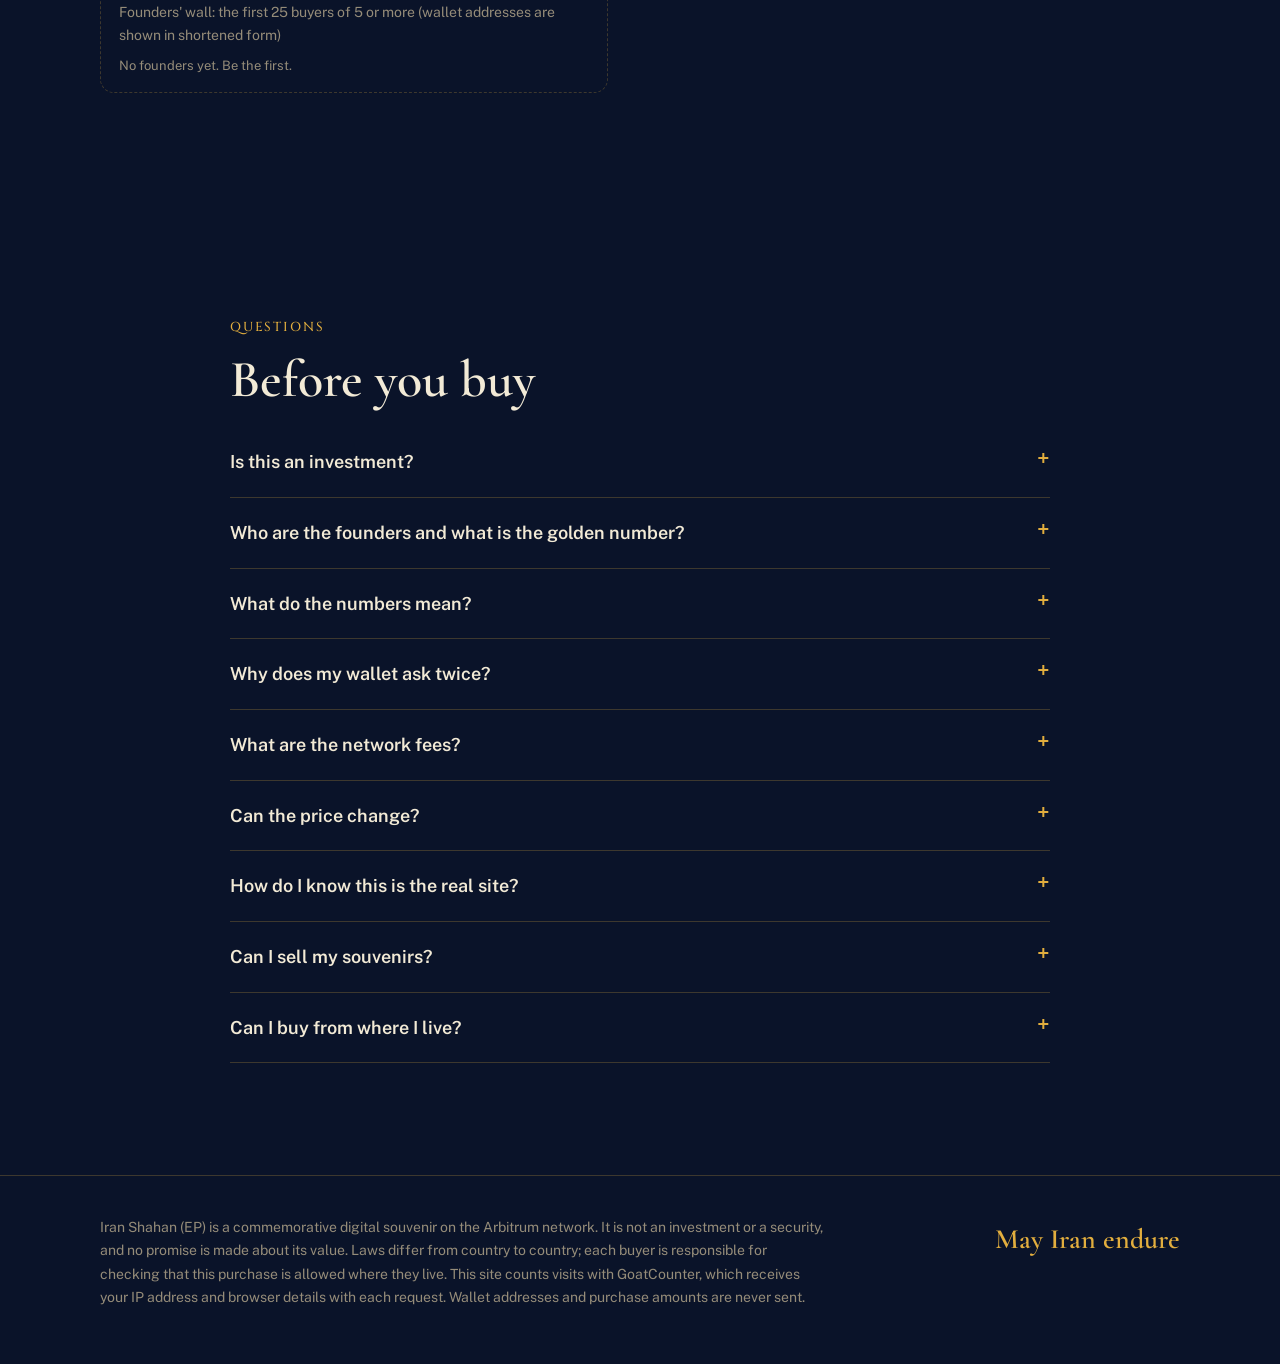
==== commit 6819d72c: "Add files via upload" ====
--- a/index.html
+++ b/index.html
@@ -272,6 +272,7 @@
         <div class="row">
           <button class="btn btn-line mini" type="button" id="copyAddr">Copy address</button>
           <a class="btn btn-line mini" id="scanLink" href="#" target="_blank" rel="noopener" hidden>View on Arbiscan</a>
+          <a class="btn btn-line mini" href="https://repo.sourcify.dev/42161/0x2D881cf7f4c5583d676cF280E0C5f430C03691Ee" target="_blank" rel="noopener">Verified code on Sourcify</a>
         </div>
         <span style="color:var(--ink-3);font-size:13px">Always check this address before you buy. Anyone can create a token called EP; only this contract is Iran Shahan.</span>
         <span class="muted" style="color:var(--ink-3);font-size:14px;margin-top:6px">Founders' wall: the first 25 buyers of 5 or more (wallet addresses are shown in shortened form)</span>
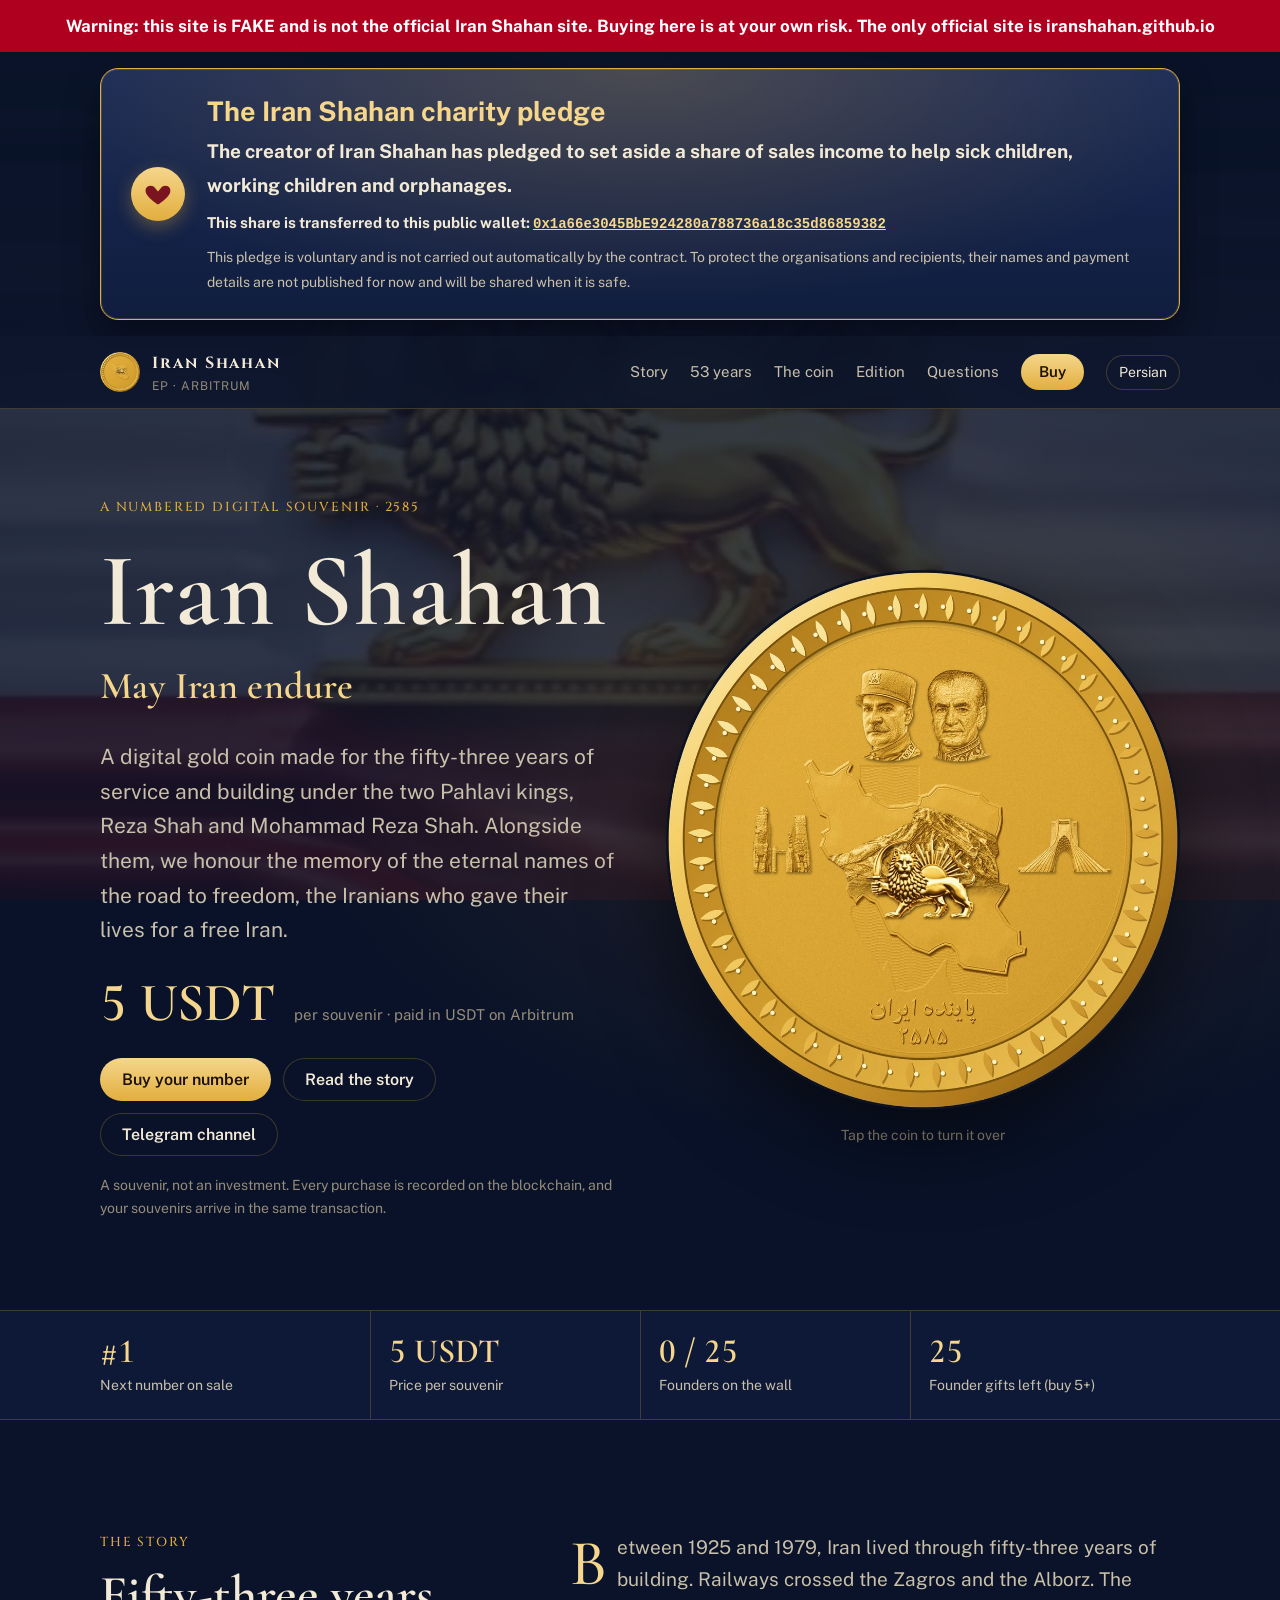
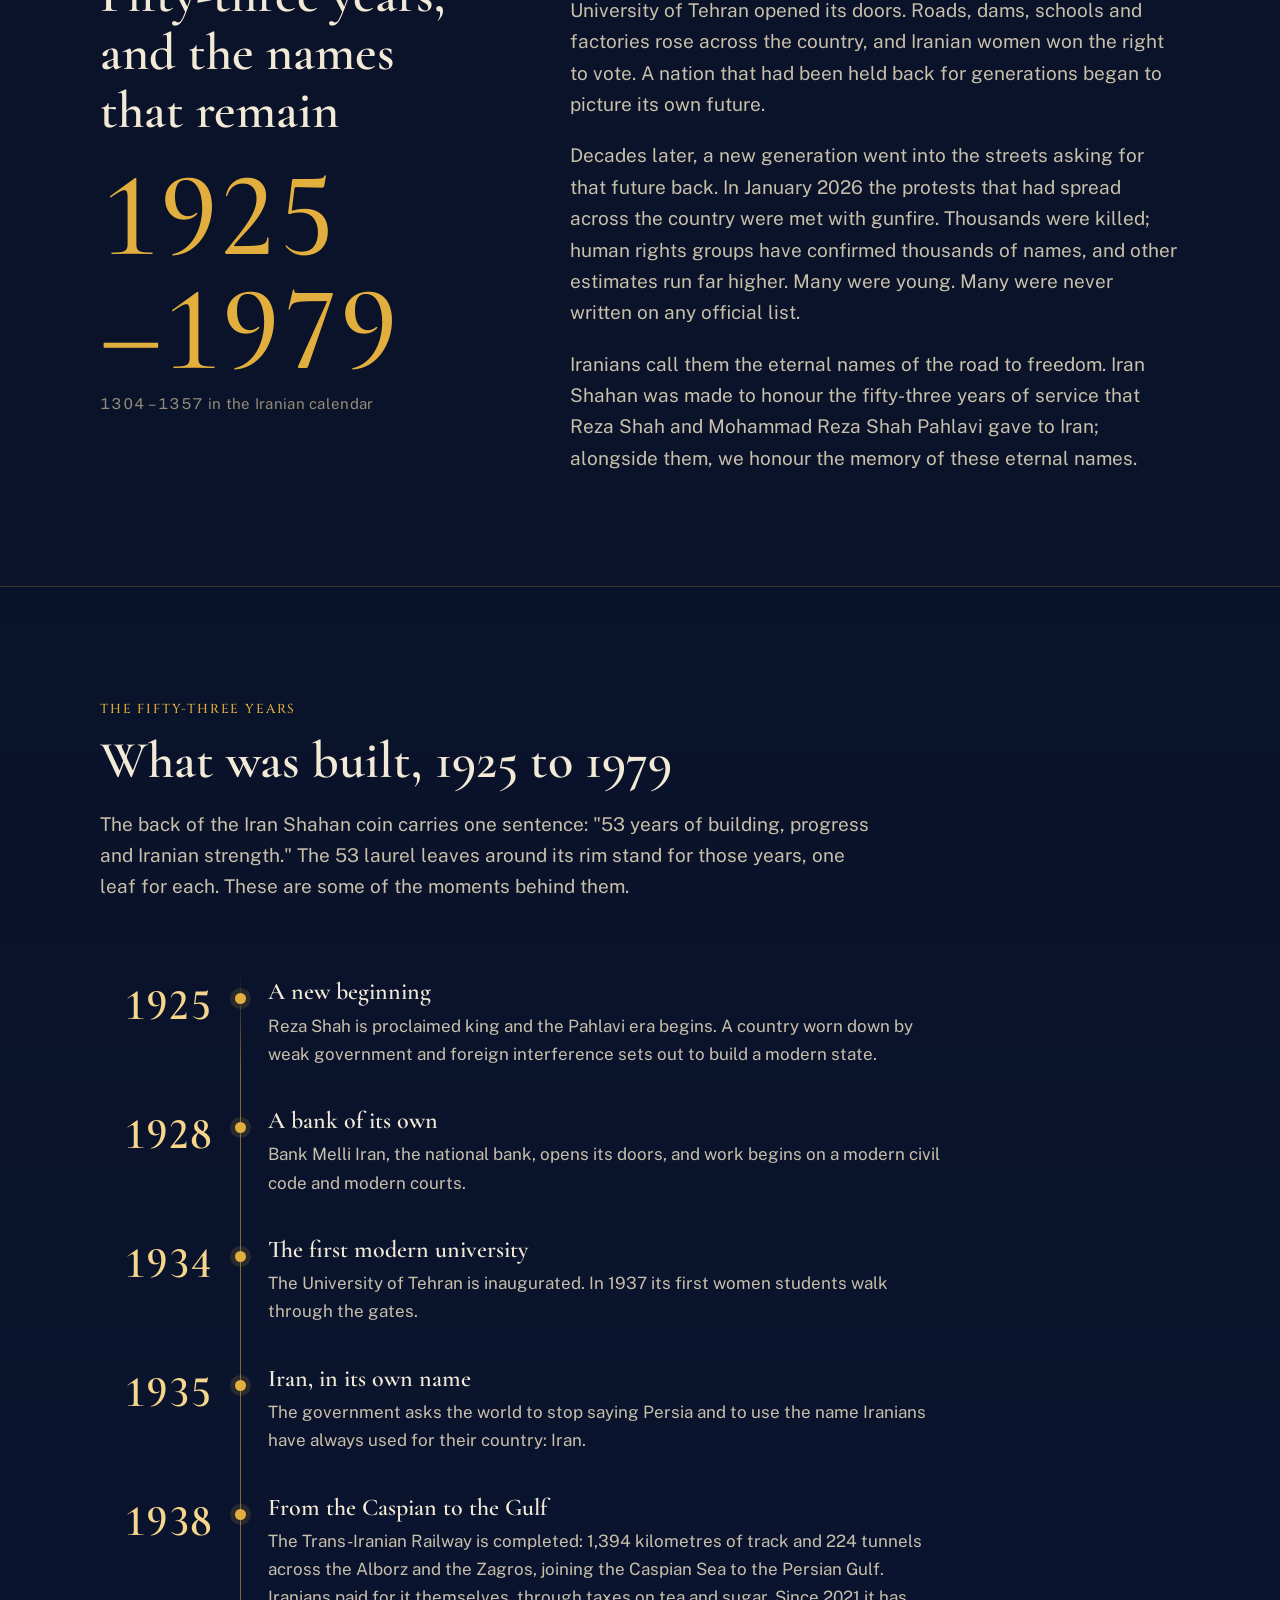
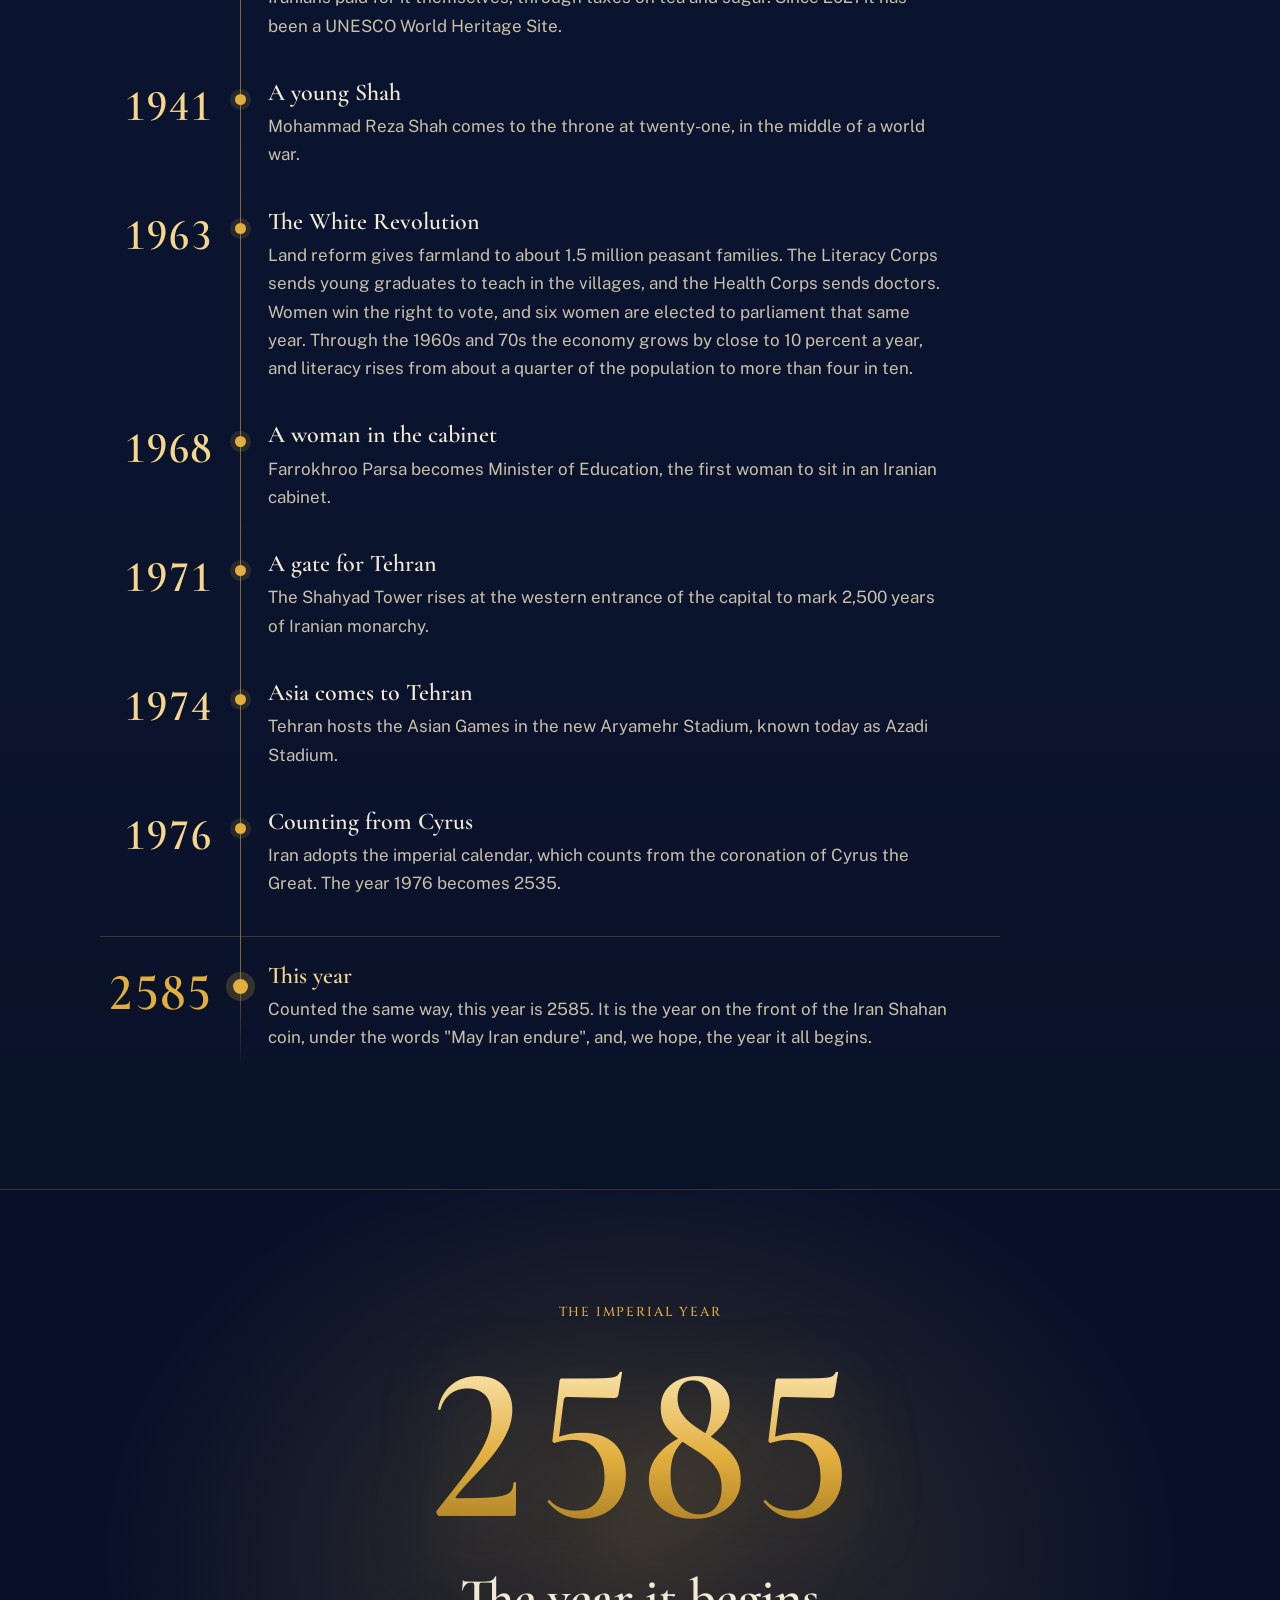
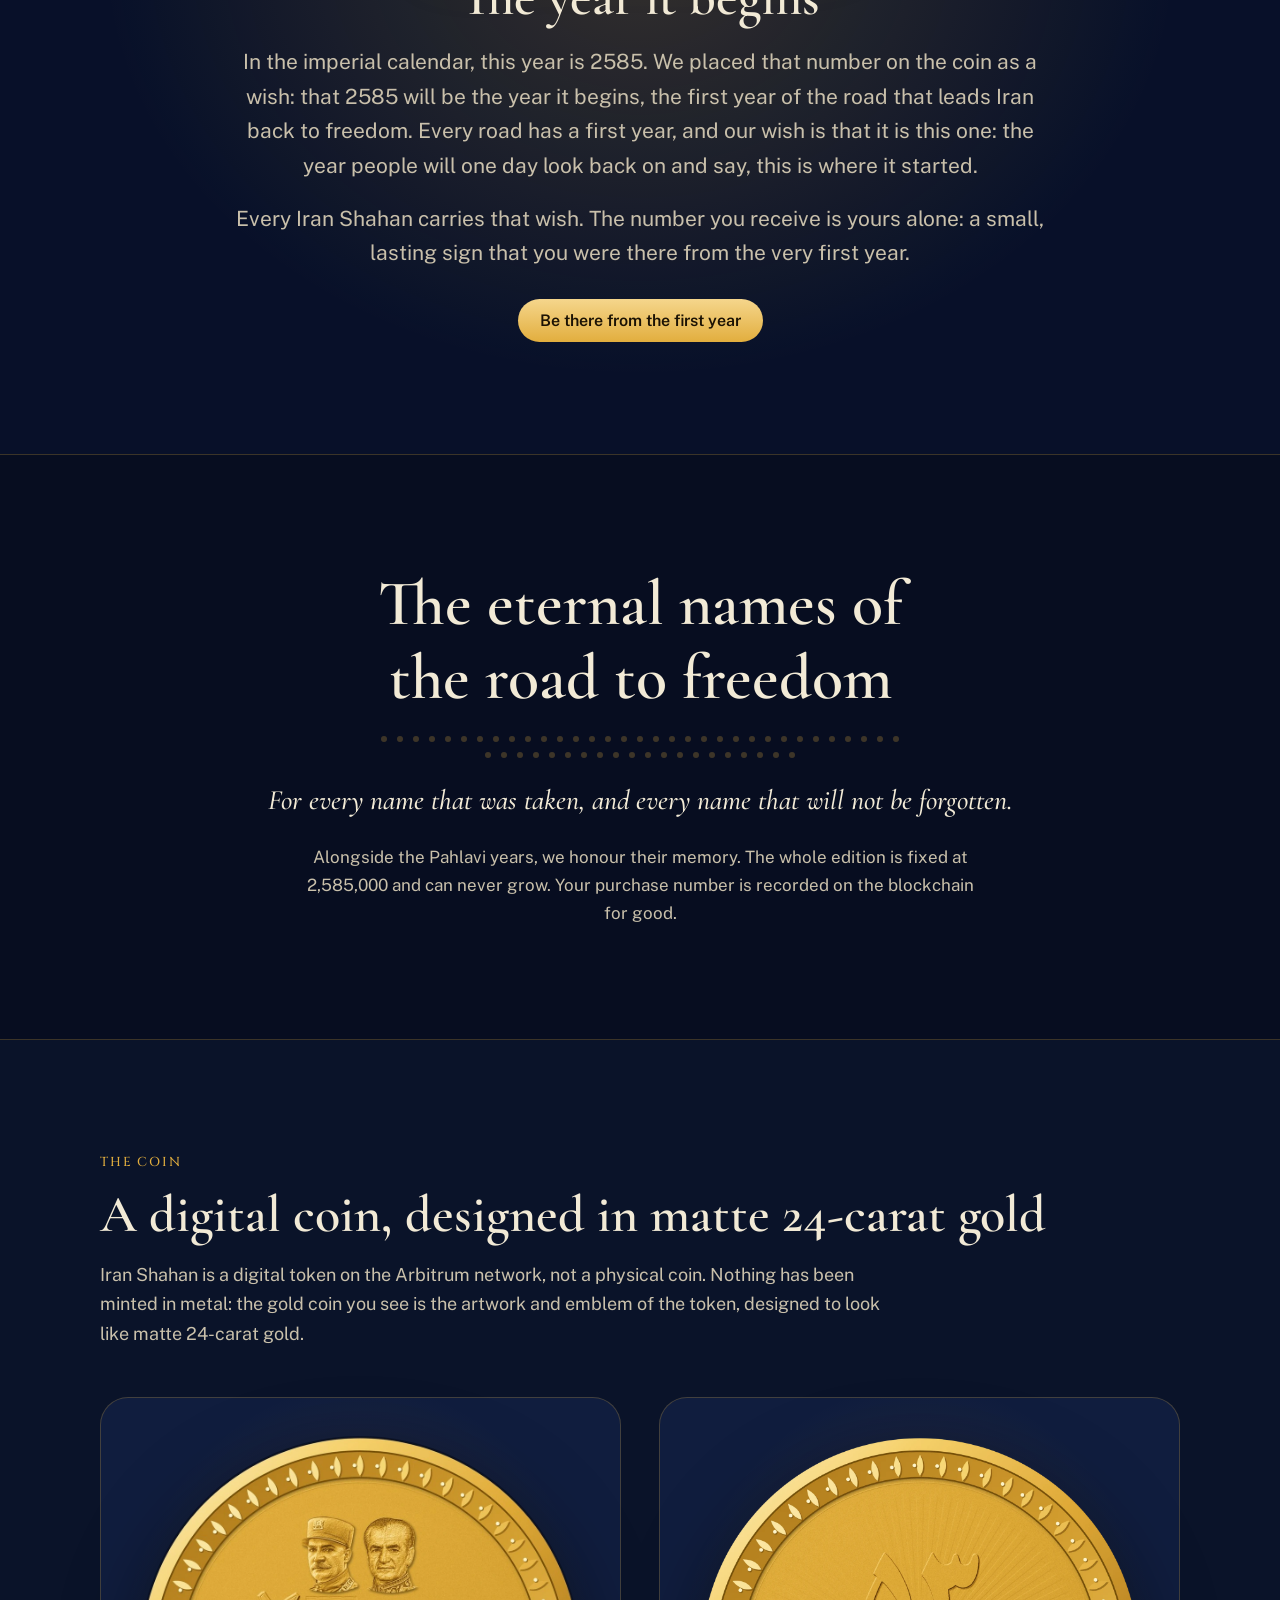
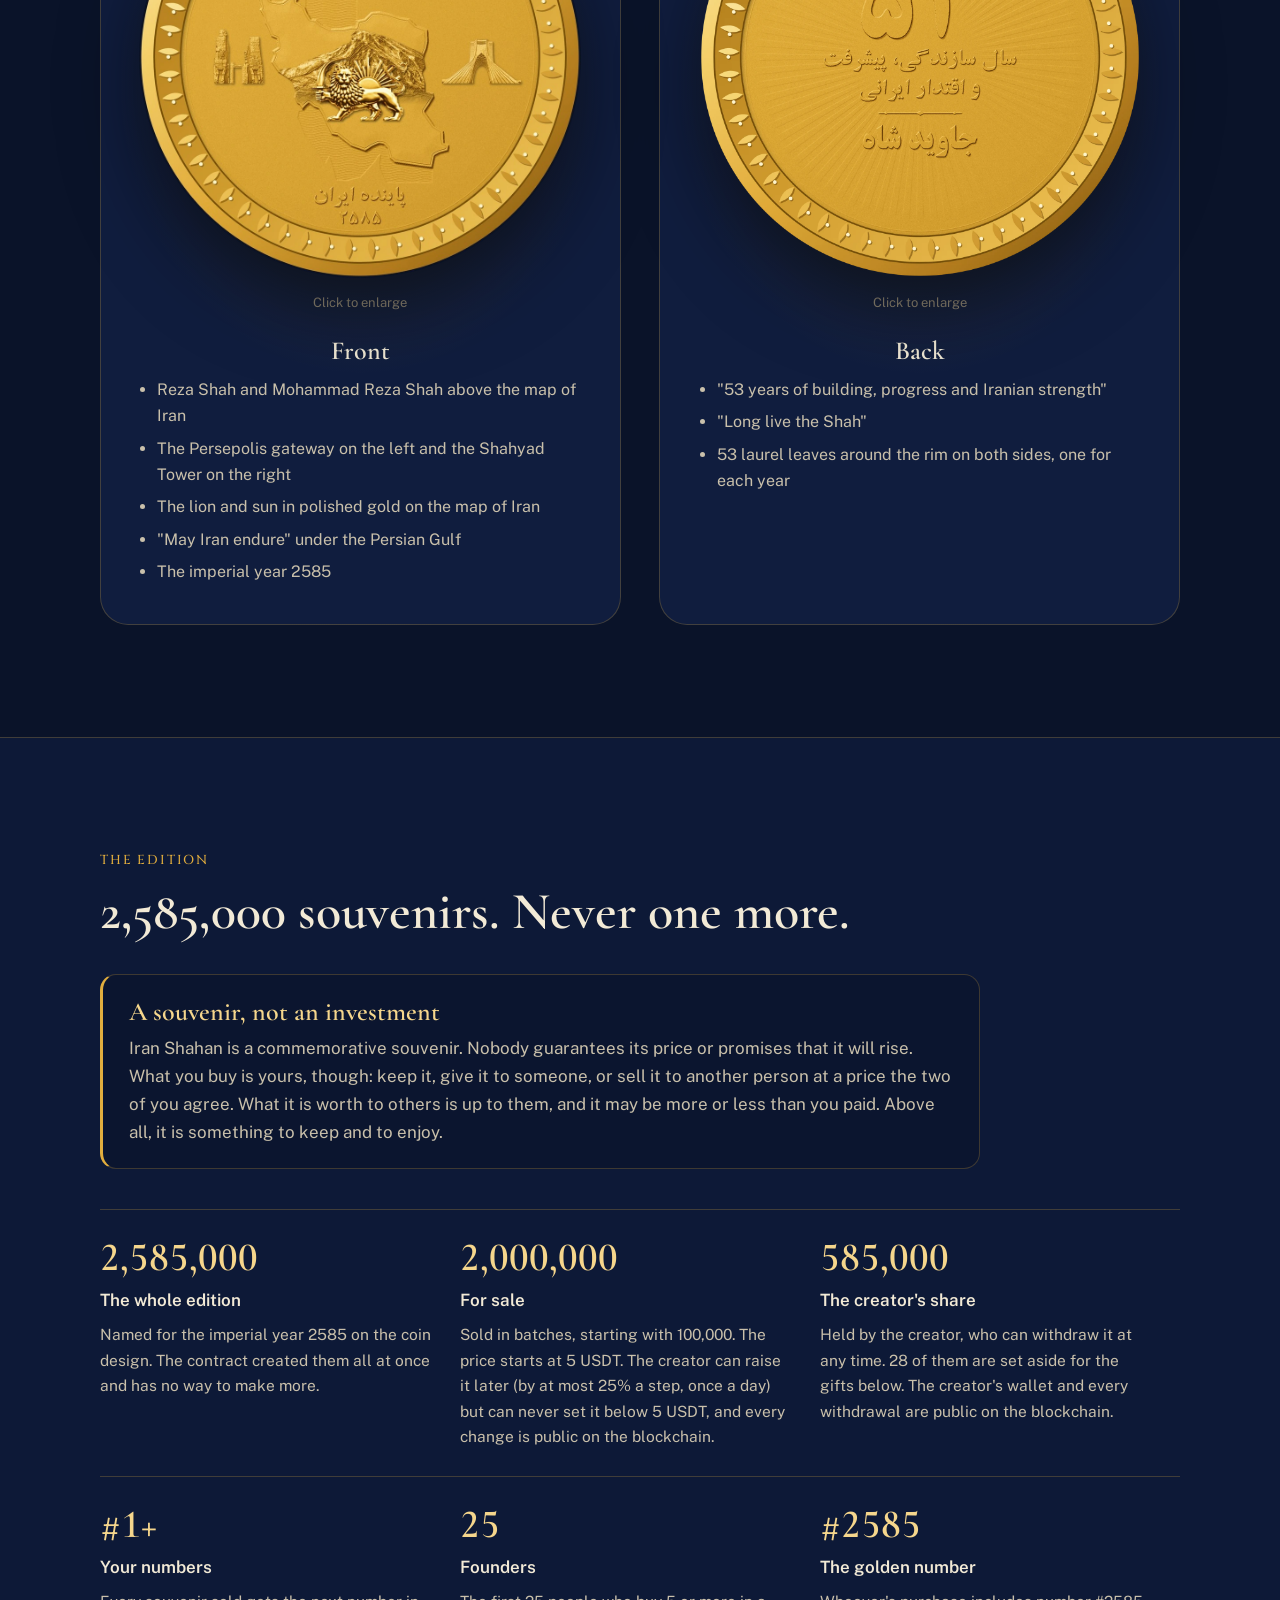
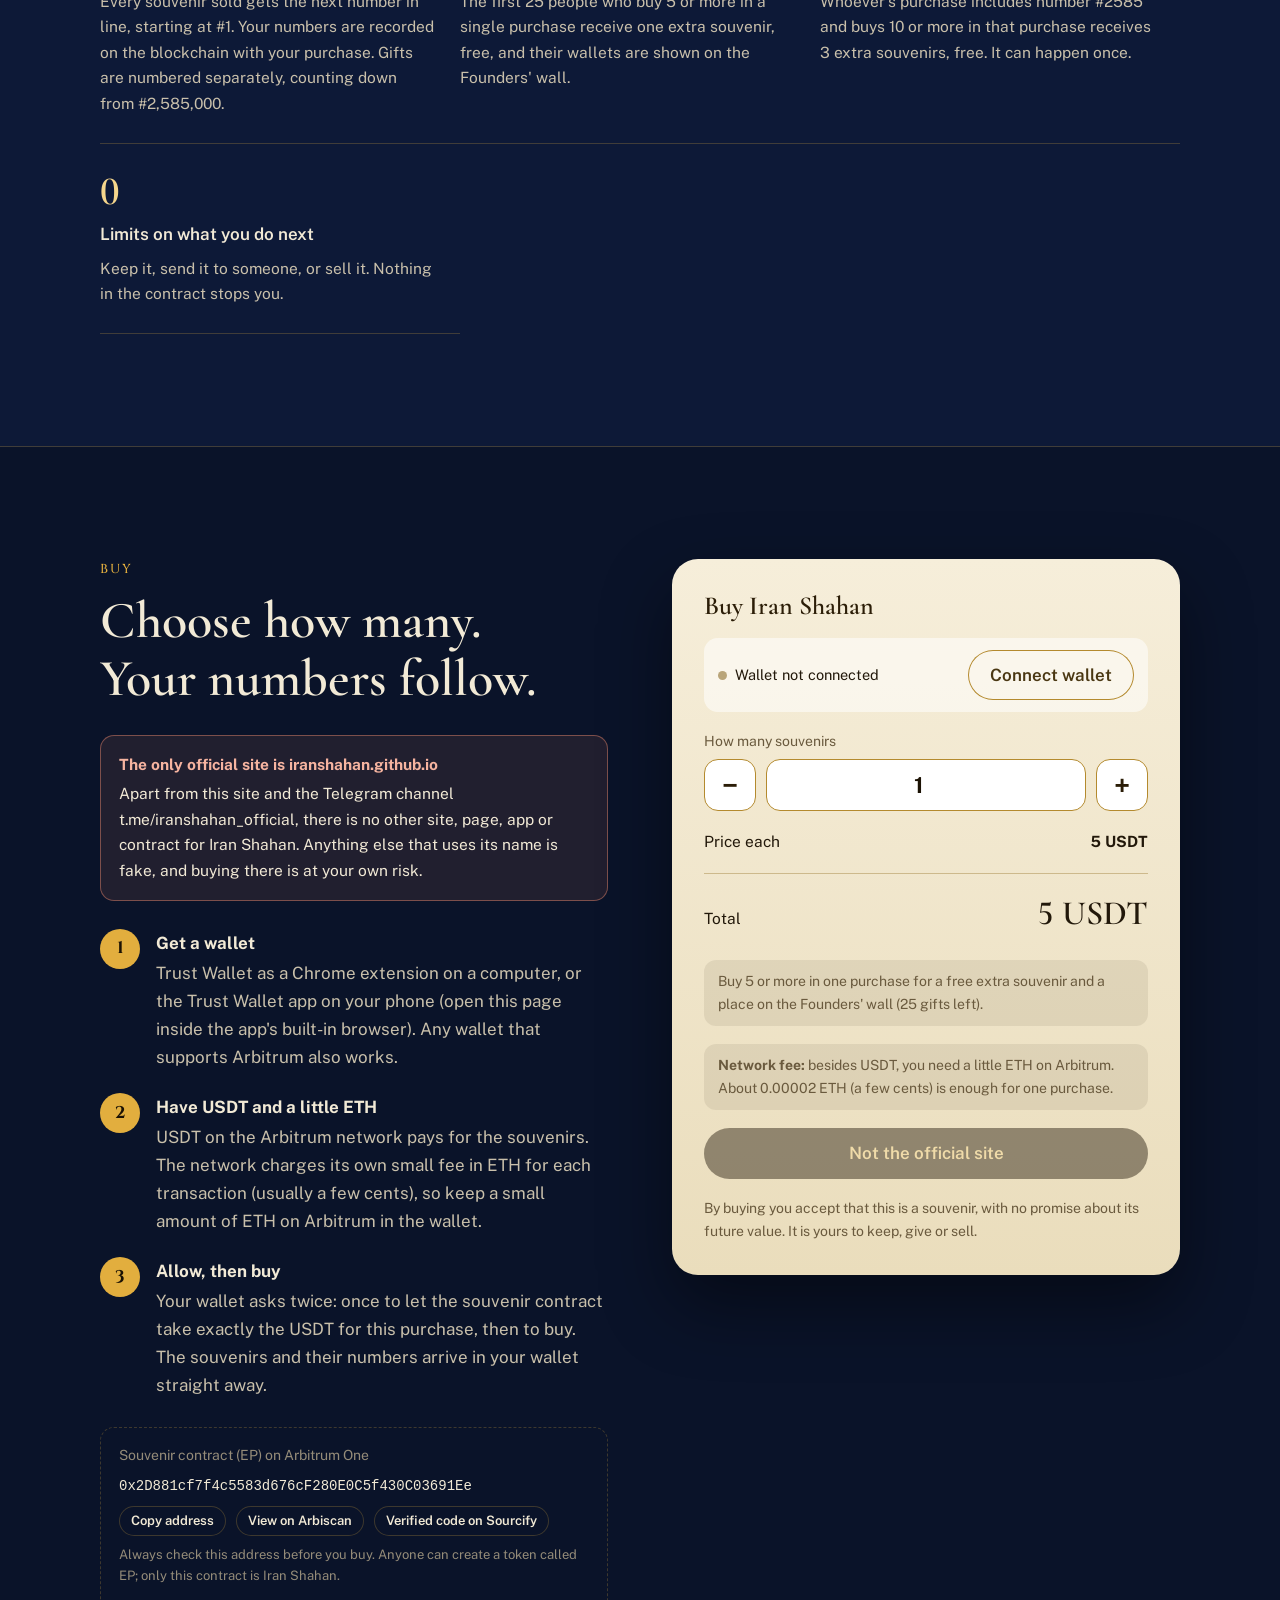
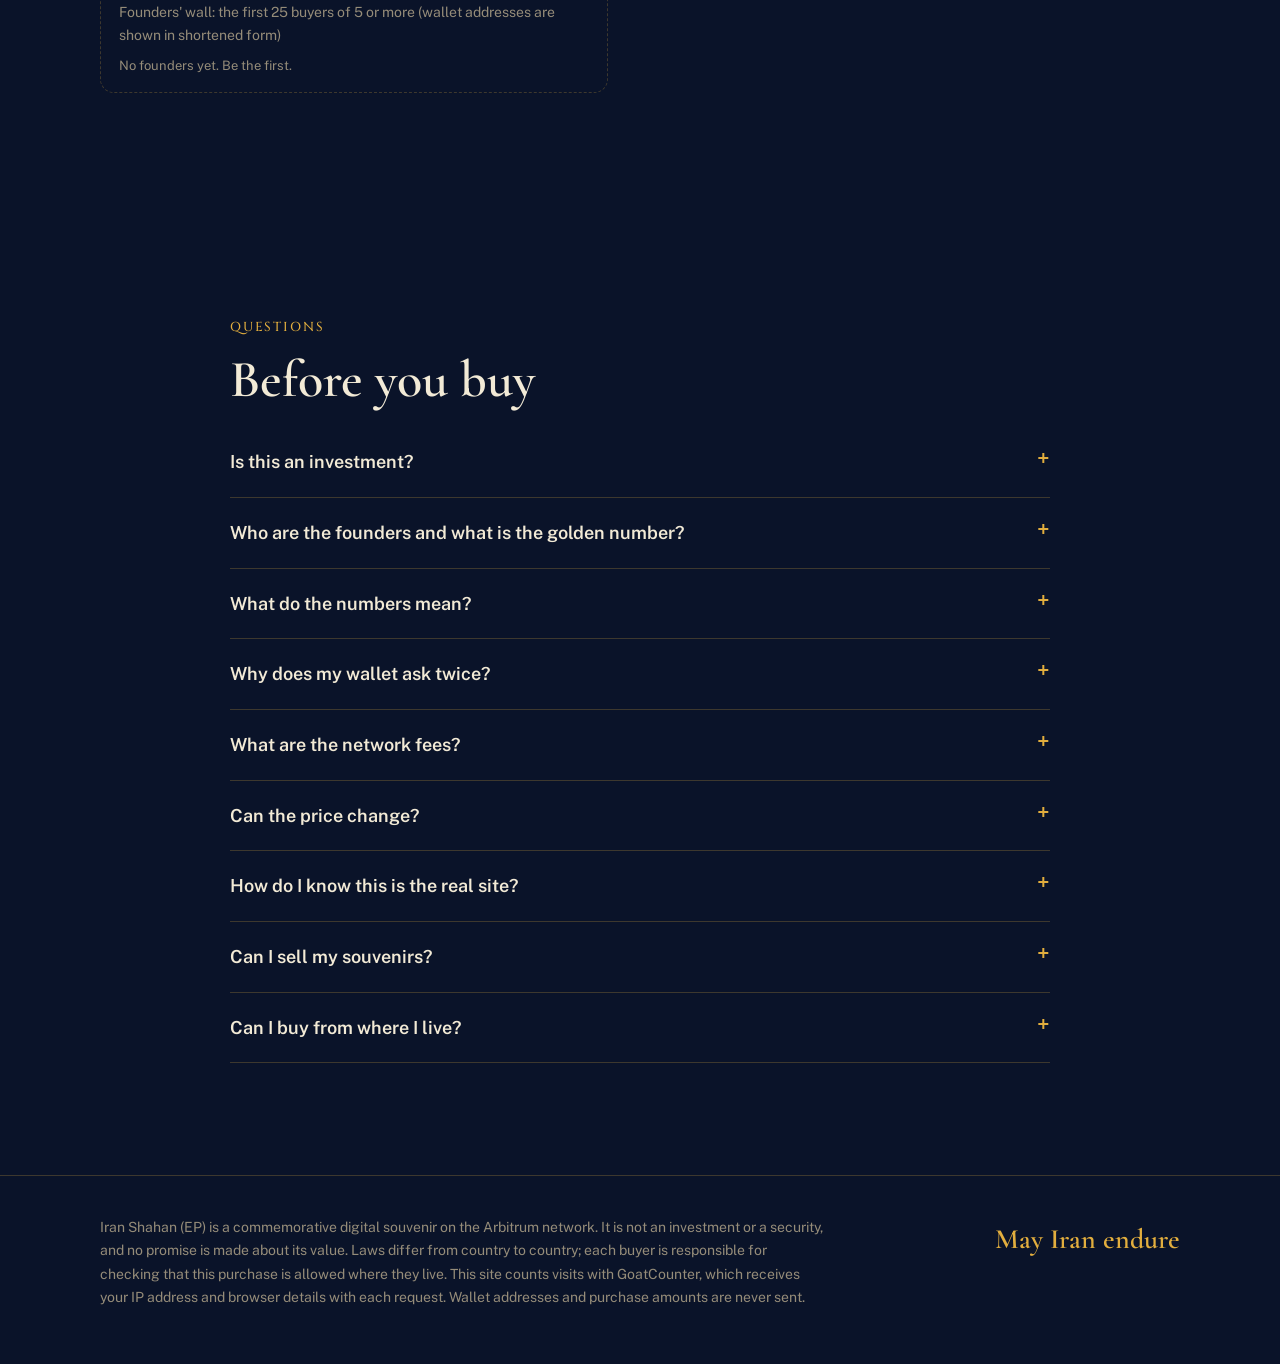
==== commit 10eabcbf: "Add files via upload" ====
--- a/index.html
+++ b/index.html
@@ -141,7 +141,7 @@
       </li>
       <li>
         <span class="yr num">1938</span>
-        <div><h3>From the Caspian to the Gulf</h3><p>The Trans-Iranian Railway is completed: 1,392 kilometres of track and 190 tunnels across the Alborz and the Zagros, joining the Caspian Sea to the Persian Gulf. Iranians paid for it themselves, through taxes on tea and sugar. Since 2021 it has been a UNESCO World Heritage Site.</p></div>
+        <div><h3>From the Caspian to the Gulf</h3><p>The Trans-Iranian Railway is completed: 1,394 kilometres of track and 224 tunnels across the Alborz and the Zagros, joining the Caspian Sea to the Persian Gulf. Iranians paid for it themselves, through taxes on tea and sugar. Since 2021 it has been a UNESCO World Heritage Site.</p></div>
       </li>
       <li>
         <span class="yr num">1941</span>
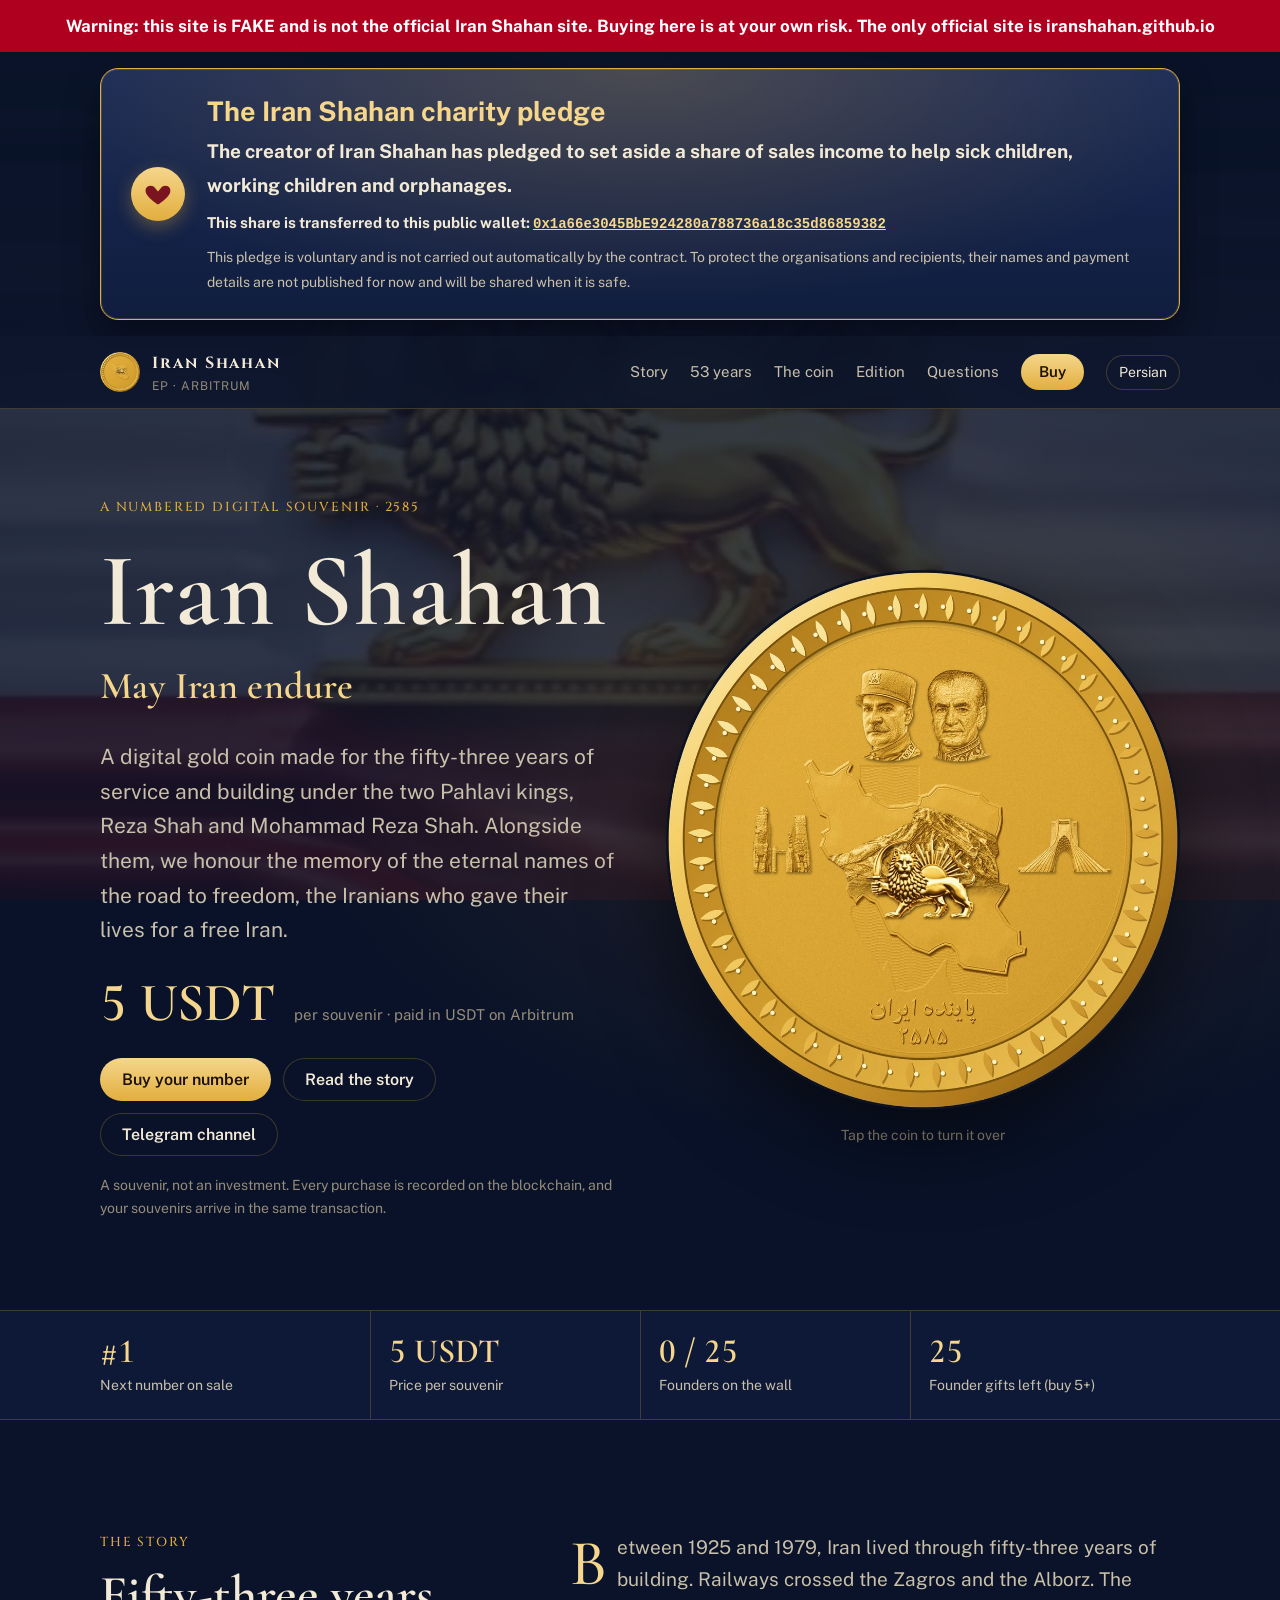
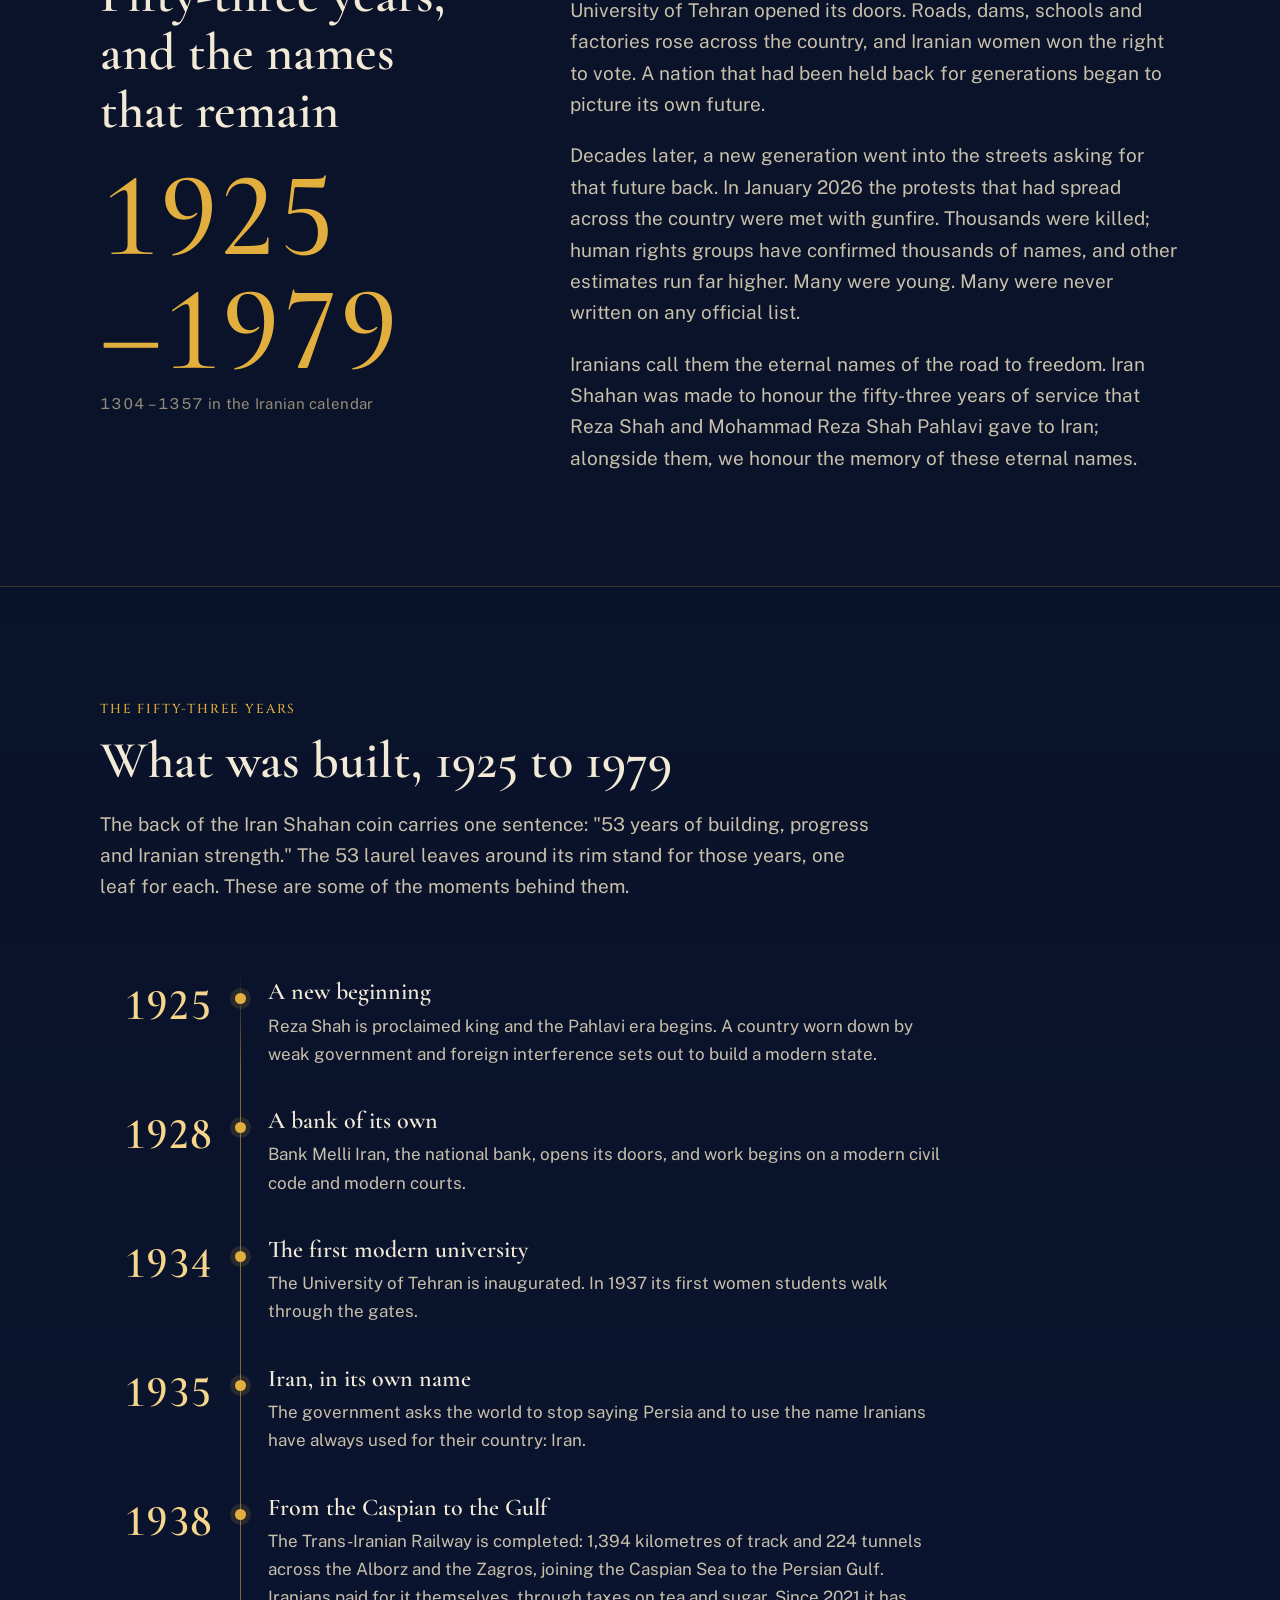
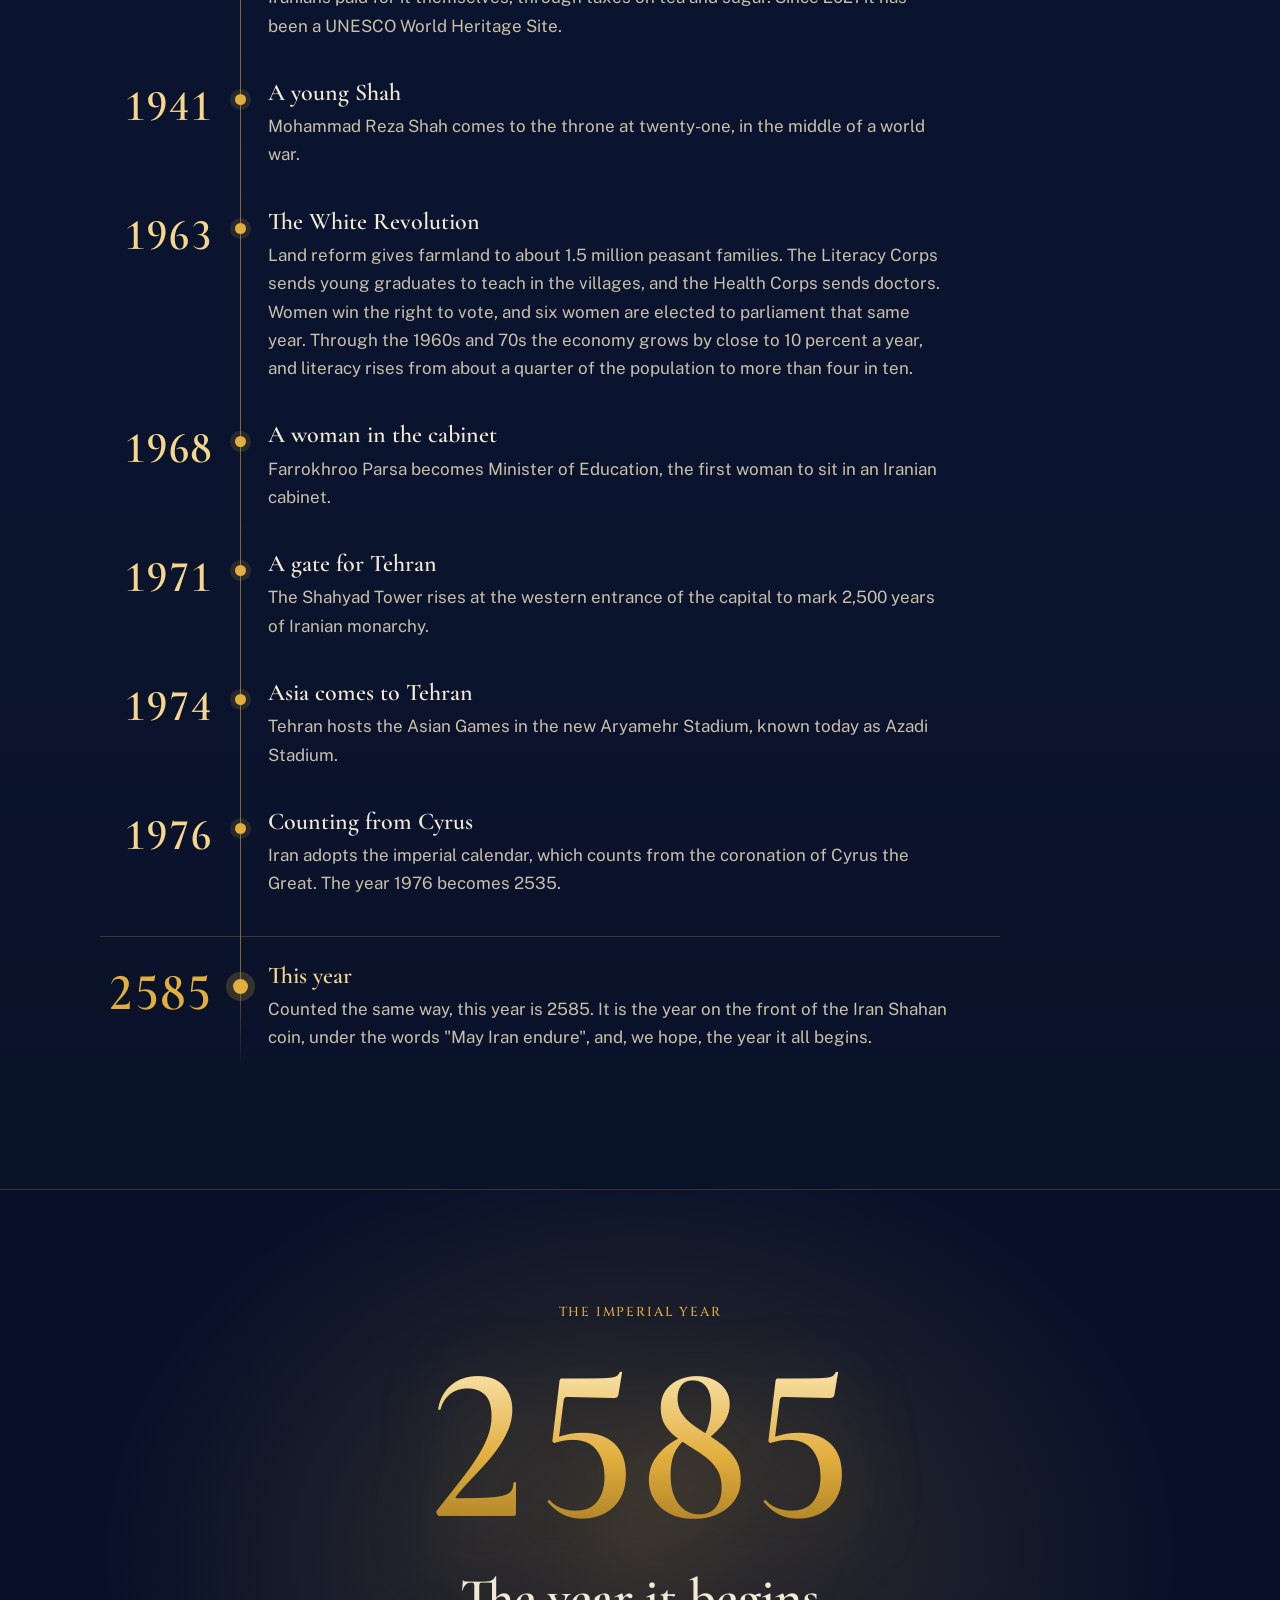
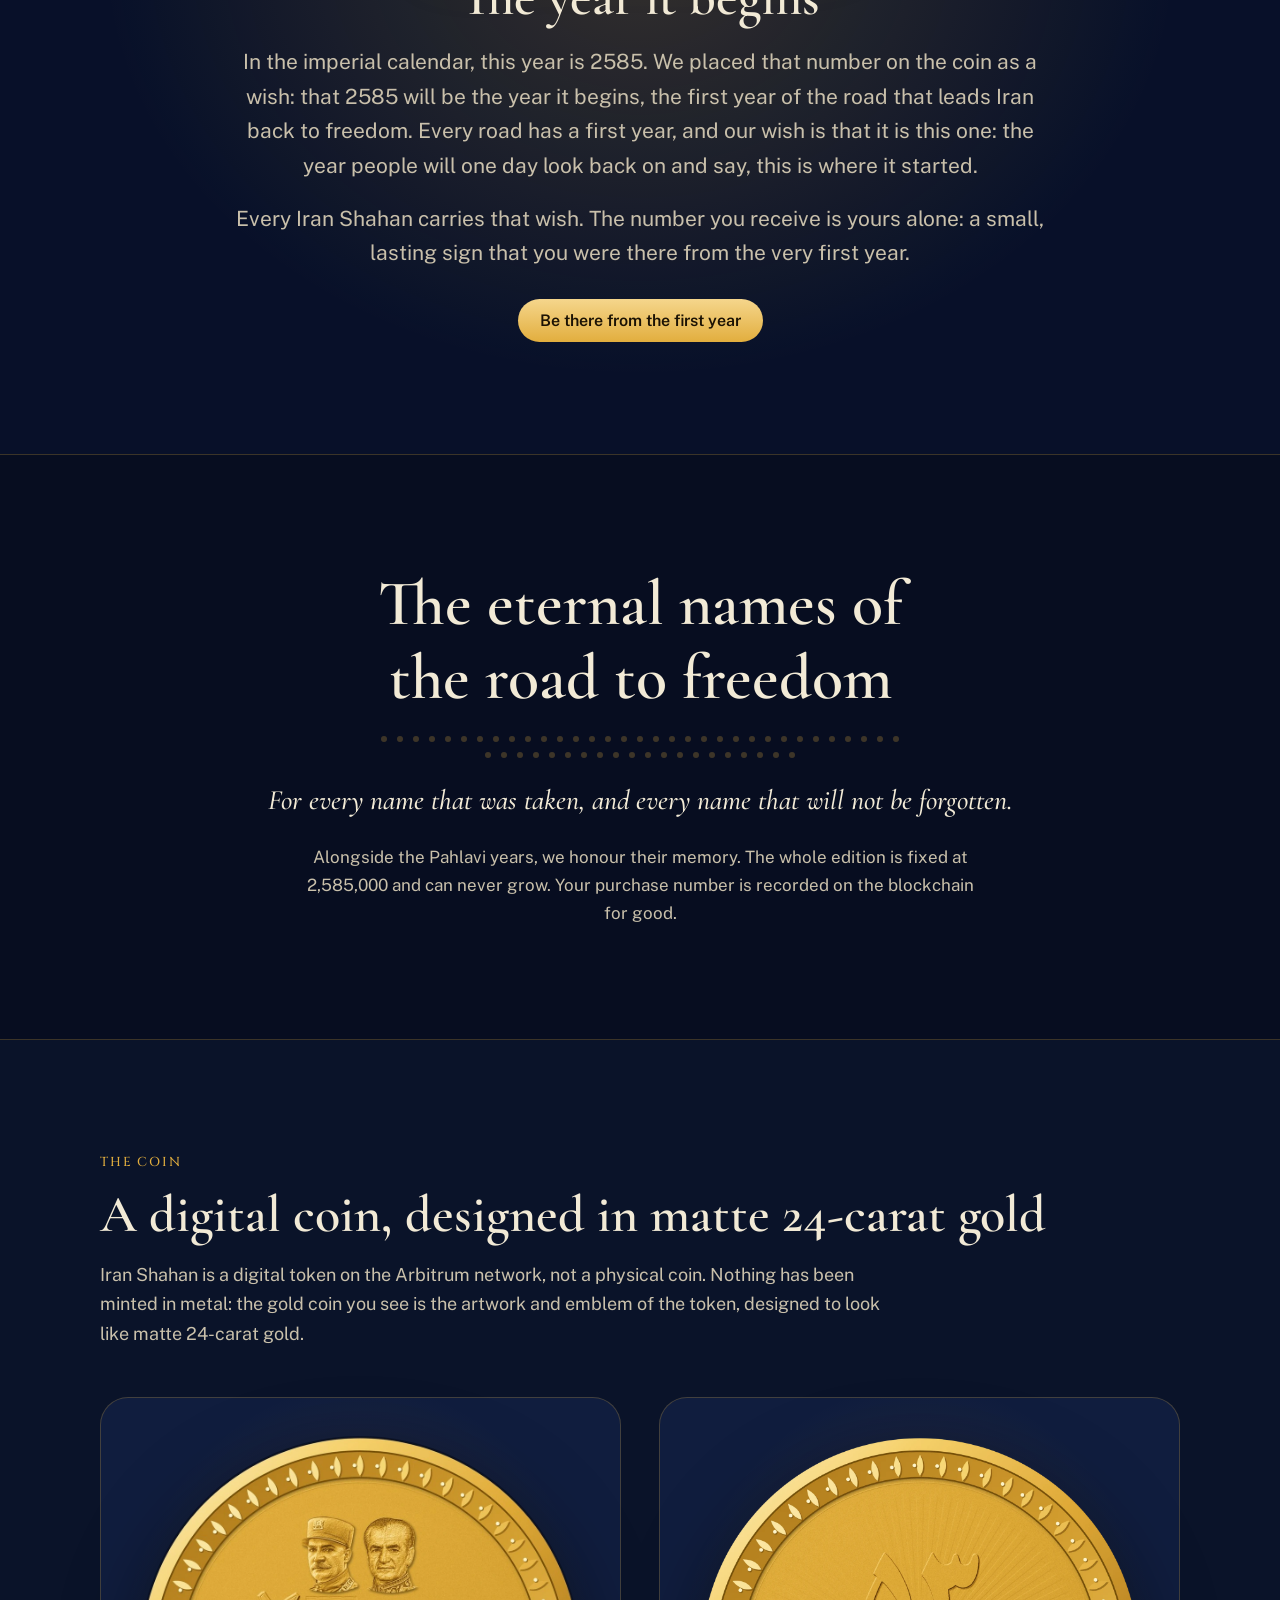
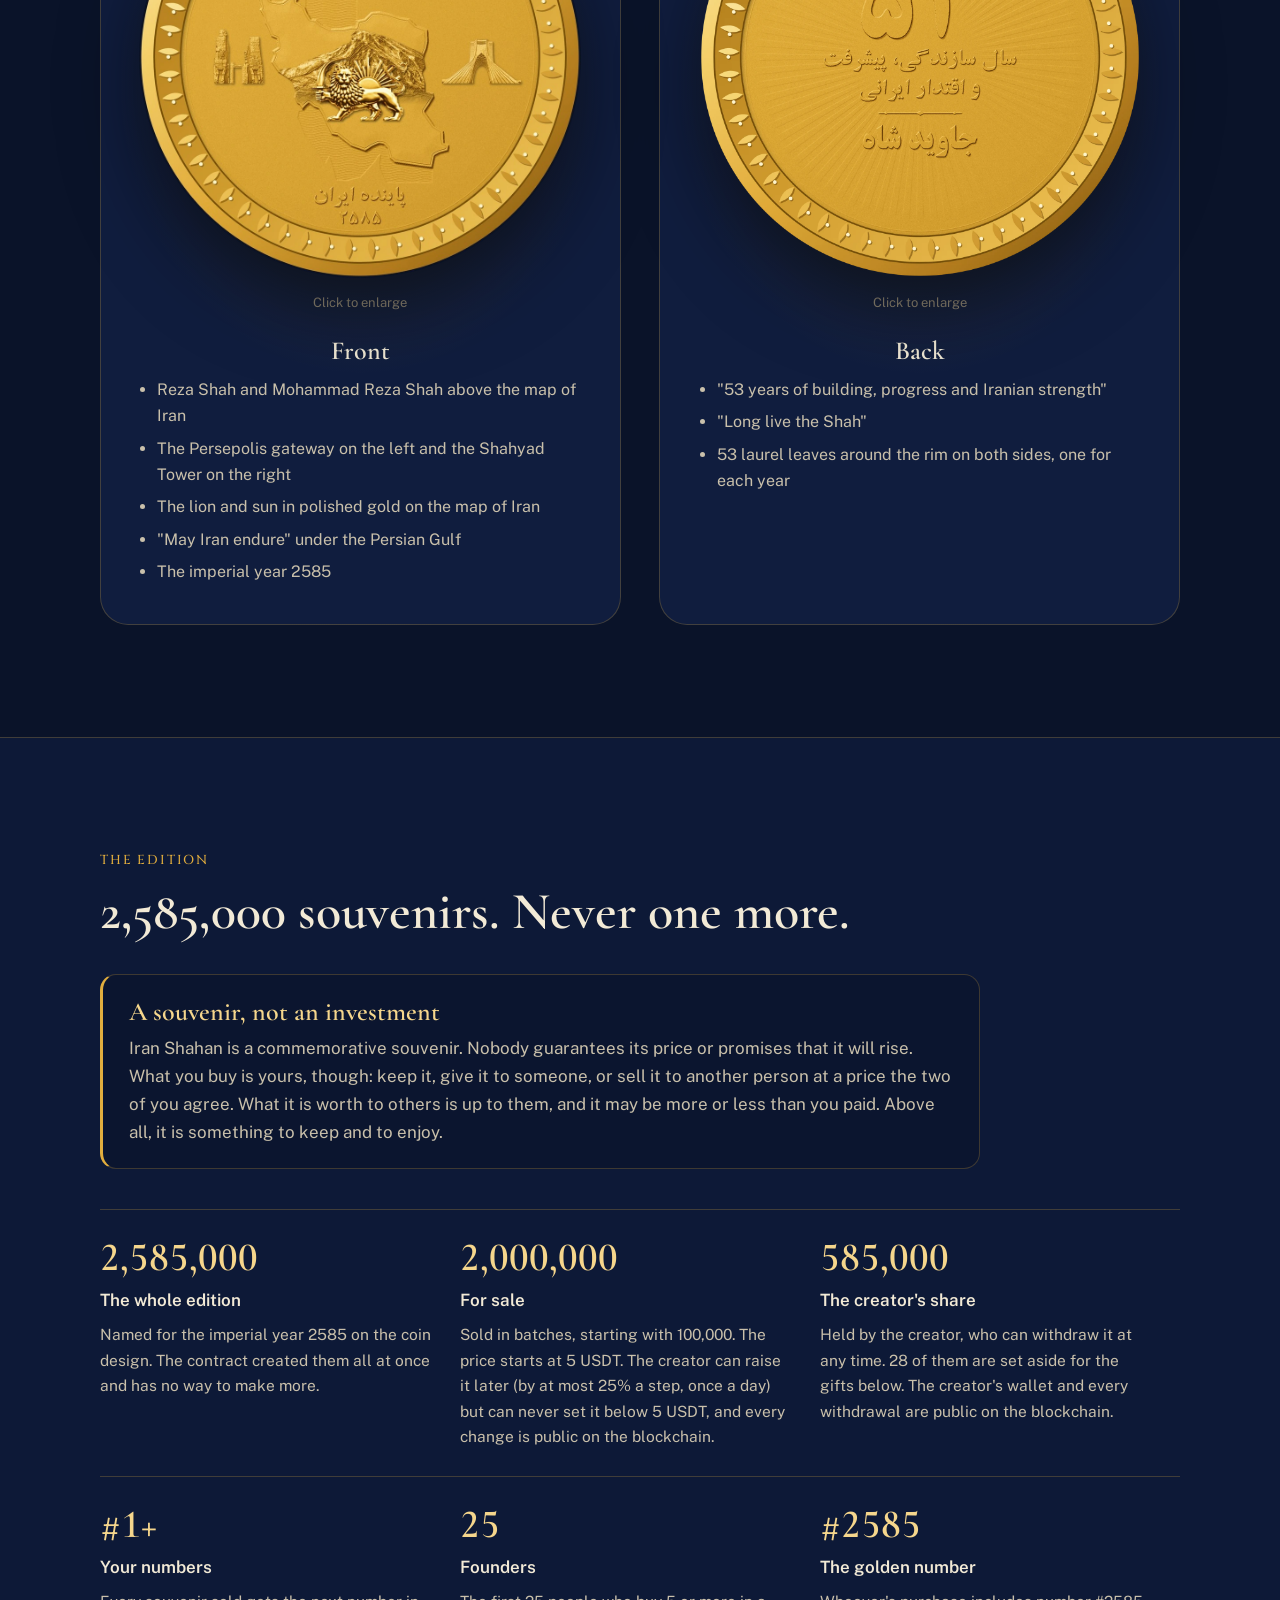
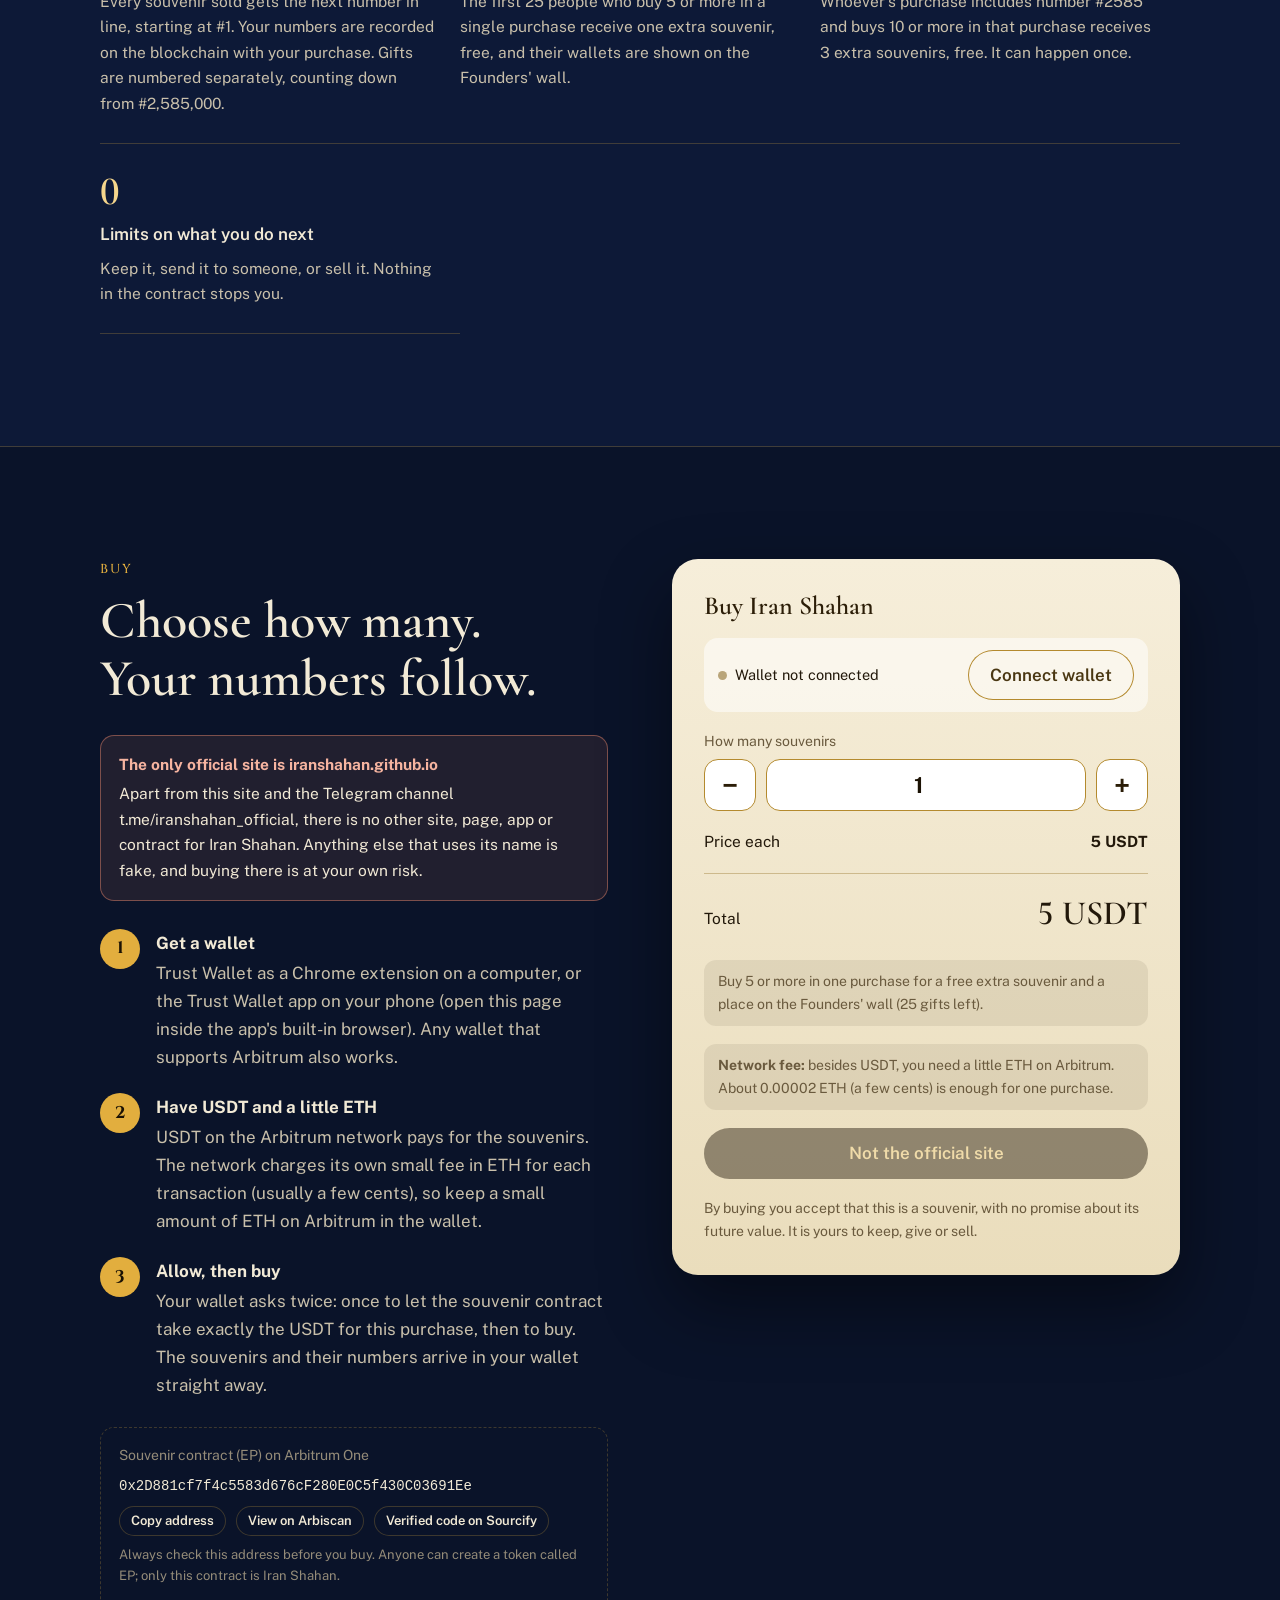
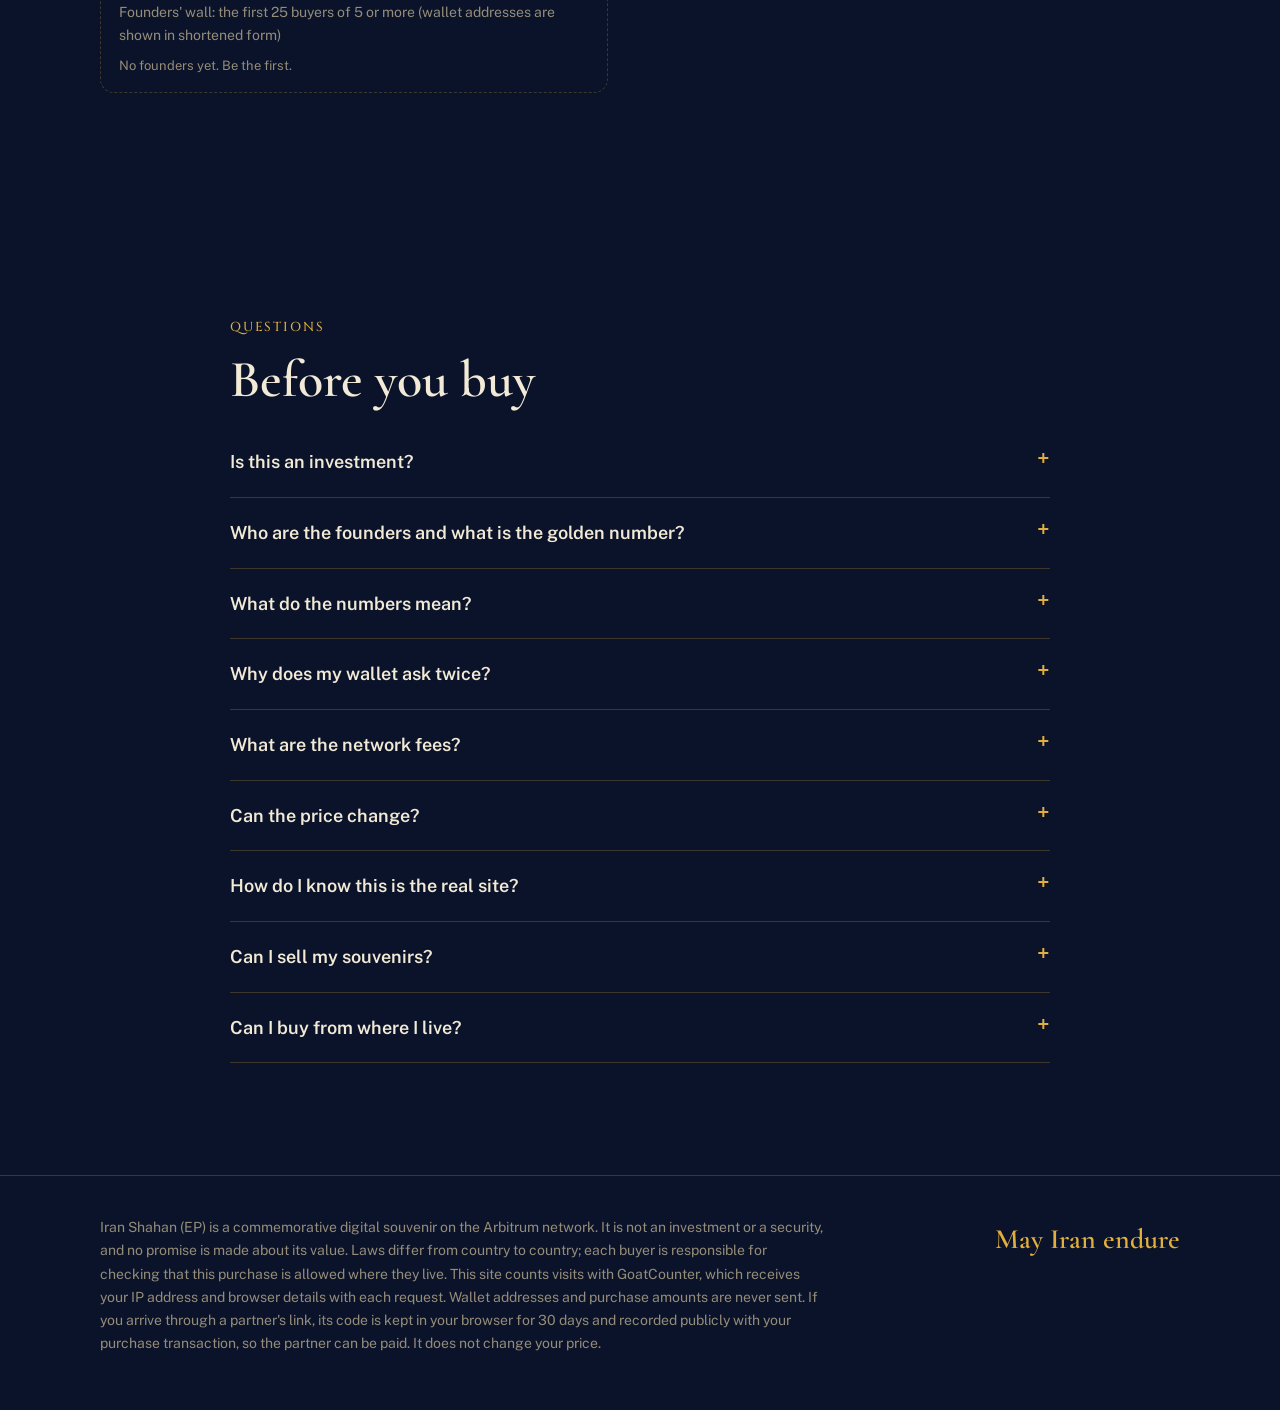
==== commit 54c4afc5: "Add partner referral links" ====
--- a/index.html
+++ b/index.html
@@ -330,7 +330,7 @@
 
 <footer>
   <div class="wrap">
-    <p>Iran Shahan (EP) is a commemorative digital souvenir on the Arbitrum network. It is not an investment or a security, and no promise is made about its value. Laws differ from country to country; each buyer is responsible for checking that this purchase is allowed where they live. This site counts visits with GoatCounter, which receives your IP address and browser details with each request. Wallet addresses and purchase amounts are never sent.</p>
+    <p>Iran Shahan (EP) is a commemorative digital souvenir on the Arbitrum network. It is not an investment or a security, and no promise is made about its value. Laws differ from country to country; each buyer is responsible for checking that this purchase is allowed where they live. This site counts visits with GoatCounter, which receives your IP address and browser details with each request. Wallet addresses and purchase amounts are never sent. If you arrive through a partner's link, its code is kept in your browser for 30 days and recorded publicly with your purchase transaction, so the partner can be paid. It does not change your price.</p>
     <p style="font-family:var(--display);font-weight:600;font-size:28px;color:var(--gold)">May Iran endure</p>
   </div>
 </footer>
@@ -341,6 +341,6 @@
 </div>
 
 <script src="ethers.umd.min.js?v=6.13.4"></script>
-<script src="app.js?v=12"></script>
+<script src="app.js?v=13"></script>
 </body>
 </html>
